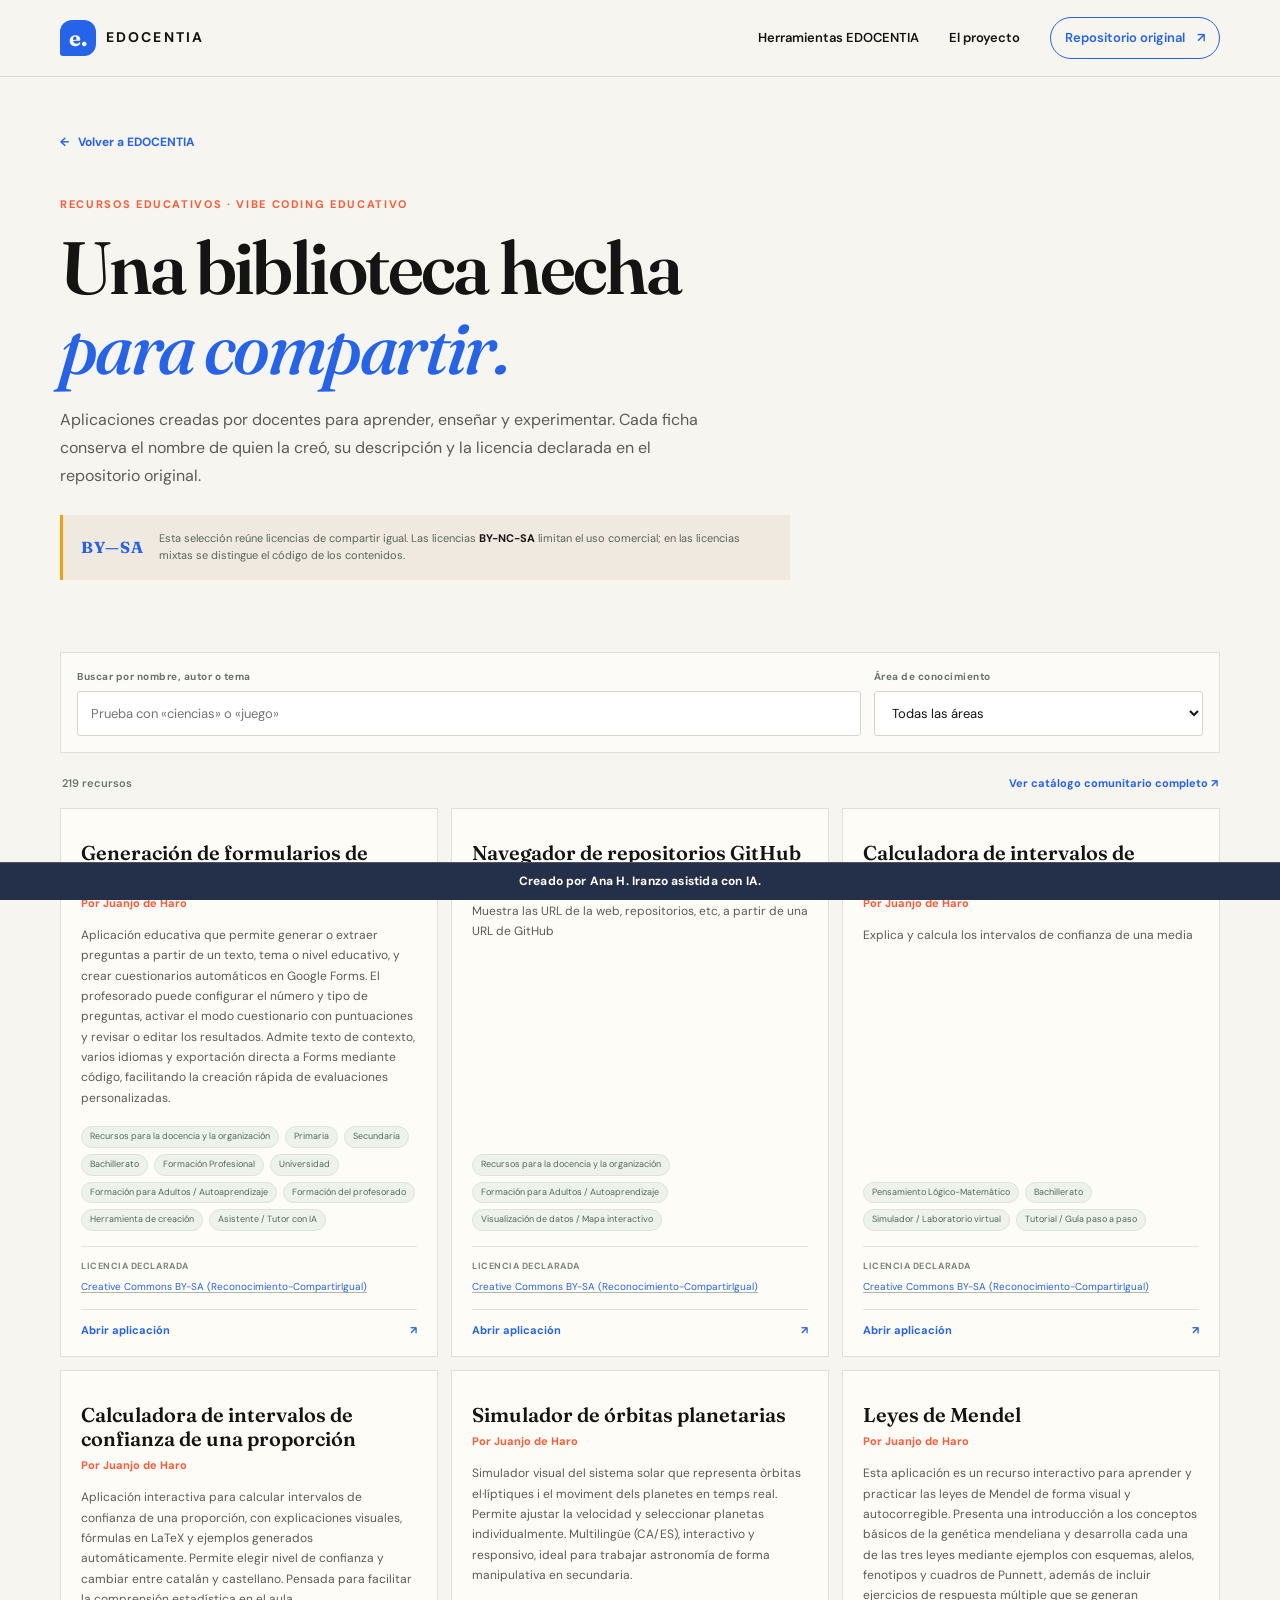
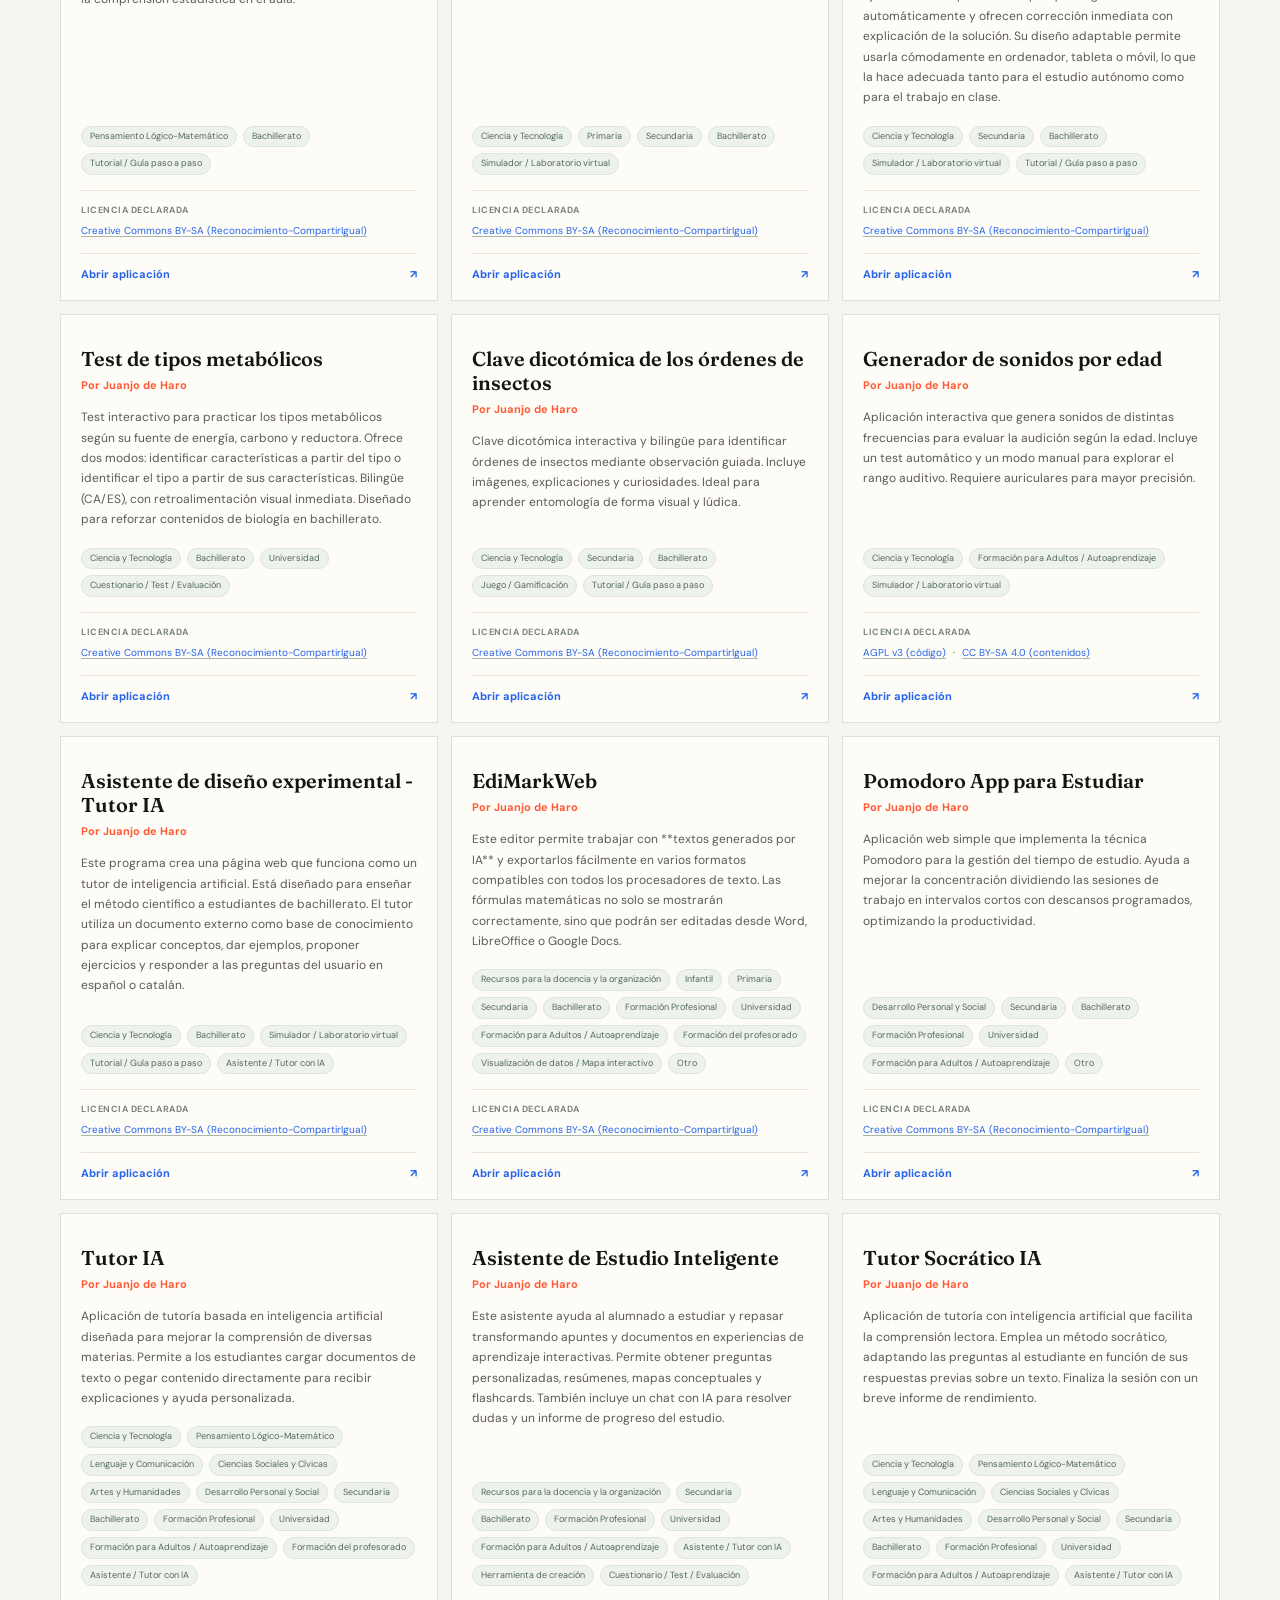
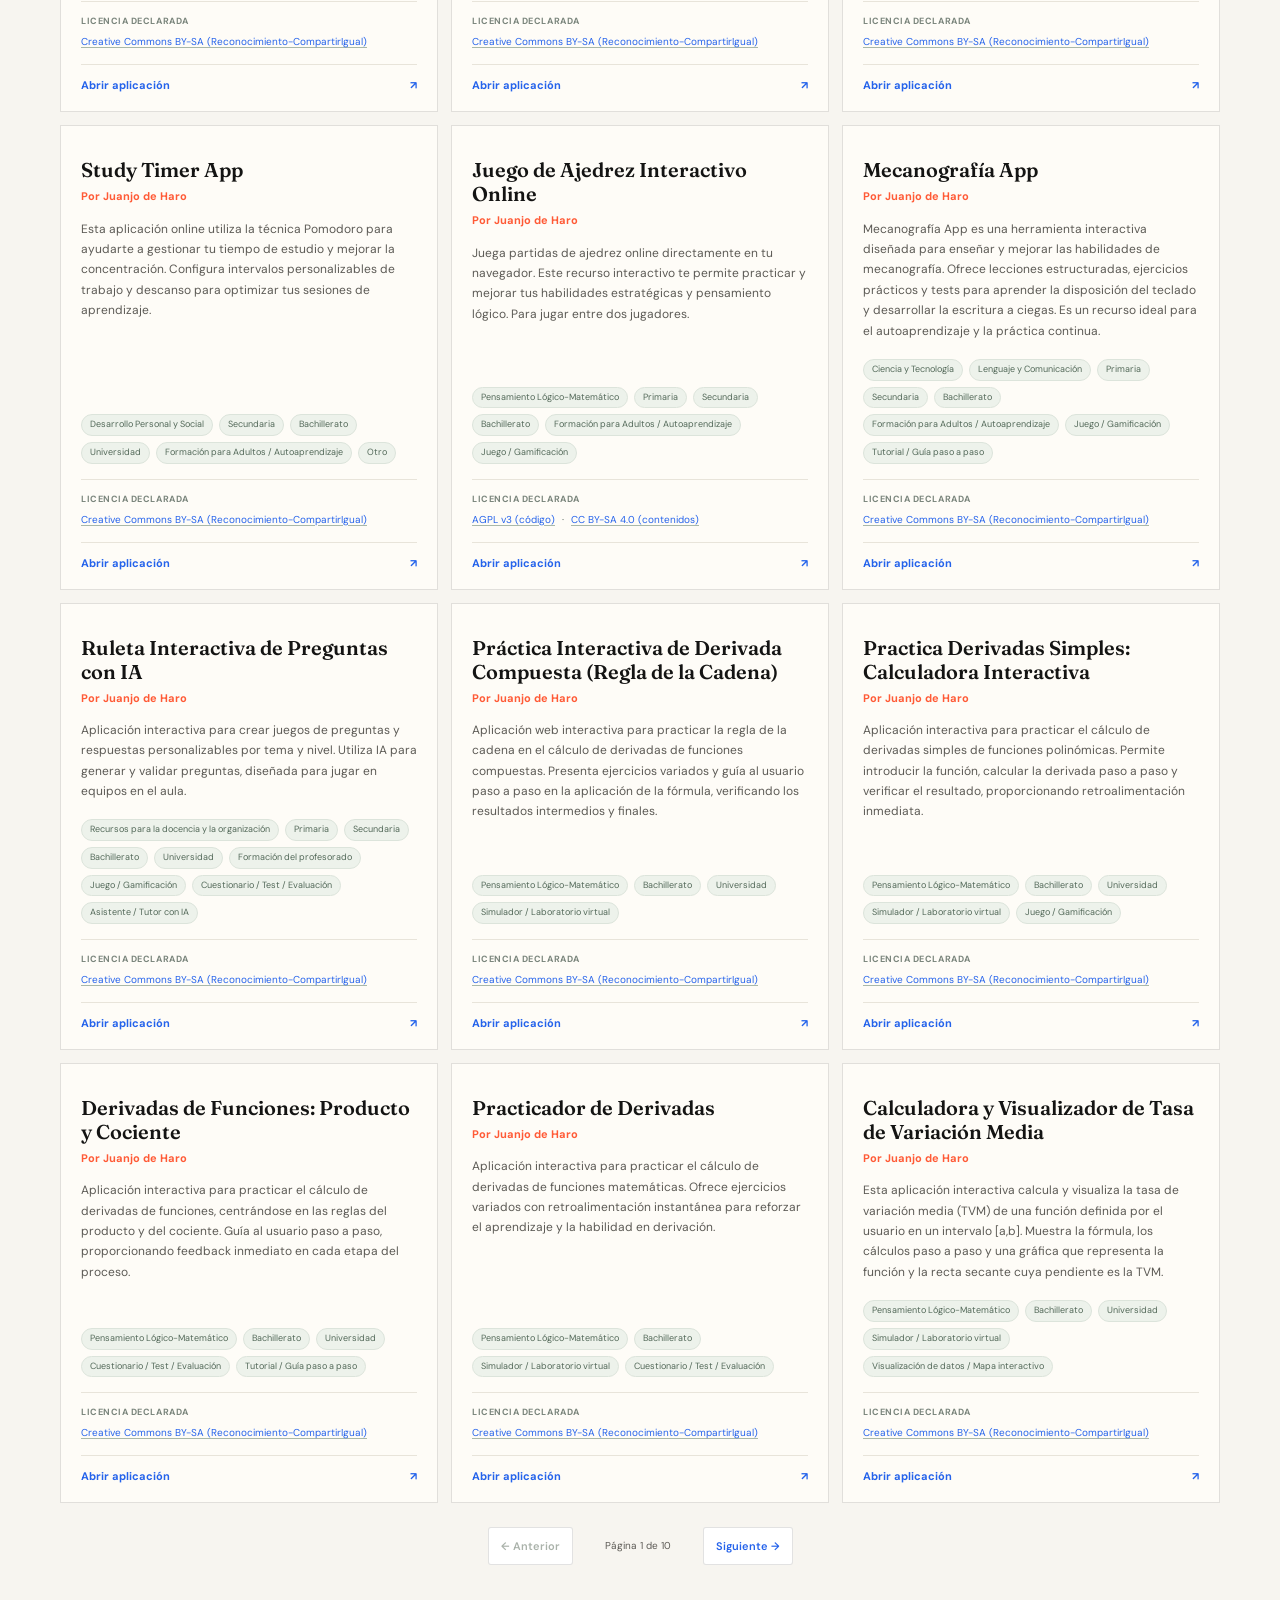
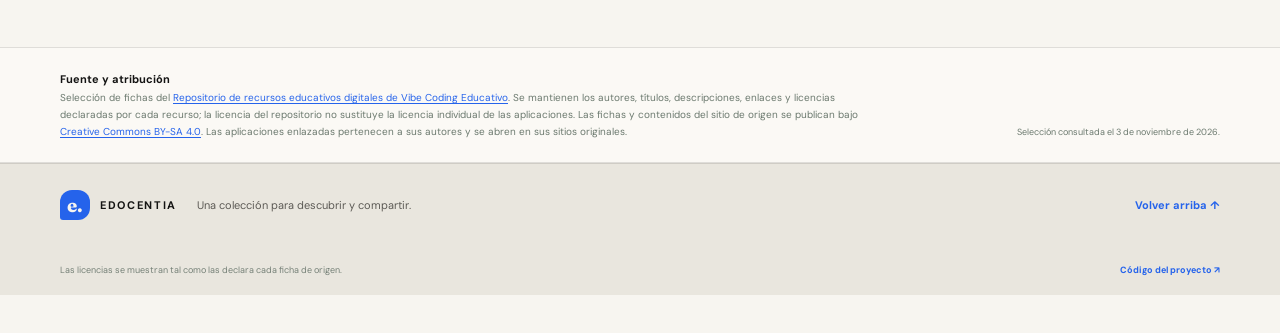
==== apps.html @ 08eb4d0b "Redesign EDOCENTIA homepage experience Co-authored-by: Copilot <223556219+Copilot@users.noreply.gith" ====
<!doctype html>
<html lang="es">
<head>
  <meta charset="utf-8">
  <meta name="viewport" content="width=device-width, initial-scale=1">
  <meta name="theme-color" content="#f6f3eb">
  <meta name="description" content="Busca aplicaciones educativas con autoría y licencias Creative Commons de compartir igual declaradas en el repositorio comunitario Vibe Coding Educativo.">
  <title>Biblioteca abierta — EDOCENTIA</title>
  <link rel="preconnect" href="https://fonts.googleapis.com">
  <link rel="preconnect" href="https://fonts.gstatic.com" crossorigin>
  <link href="https://fonts.googleapis.com/css2?family=DM+Sans:wght@400;500;600;700&family=Fraunces:opsz,wght@9..144,500;9..144,600;9..144,700&display=swap" rel="stylesheet">
  <link rel="stylesheet" href="assets/site.css">
  <link rel="stylesheet" href="assets/portal-nav.css">
  <link rel="stylesheet" href="assets/apps.css">
  <script src="assets/site.js" defer></script>
  <script src="assets/apps.js" defer></script>
</head>
<body>
  <a class="skip-link" href="#contenido">Saltar al contenido</a>
  <header class="site-header">
    <div class="shell header-inner">
      <a class="brand" href="index.html" aria-label="EDOCENTIA, inicio">
        <span class="brand-mark" aria-hidden="true">e.</span>
        <span class="brand-name">EDOCENTIA</span>
      </a>
      <button class="menu-toggle" id="menu-toggle" type="button" aria-expanded="false" aria-controls="primary-nav">
        <span class="menu-toggle-label">Menú</span>
        <span class="menu-lines" aria-hidden="true"></span>
      </button>
      <nav class="primary-nav catalog-nav" id="primary-nav" aria-label="Navegación principal">
        <a href="index.html#herramientas">Herramientas EDOCENTIA</a>
        <a href="index.html#sobre-edocentia">El proyecto</a>
        <a class="nav-cta" href="https://github.com/Vibe-Coding-Educativo/app_edu" target="_blank" rel="noopener">Repositorio original <span aria-hidden="true">↗</span></a>
      </nav>
    </div>
  </header>

  <main id="contenido" class="catalog-main">
    <section class="catalog-intro shell">
      <a class="back-link" href="index.html"><span aria-hidden="true">←</span> Volver a EDOCENTIA</a>
      <p class="eyebrow">Recursos educativos · Vibe Coding Educativo</p>
      <h1>Una biblioteca hecha<br><em>para compartir.</em></h1>
      <p class="catalog-lead">Aplicaciones creadas por docentes para aprender, enseñar y experimentar. Cada ficha conserva el nombre de quien la creó, su descripción y la licencia declarada en el repositorio original.</p>
      <div class="catalog-credit">
        <span class="credit-mark" aria-hidden="true">BY—SA</span>
        <p>Esta selección reúne licencias de compartir igual. Las licencias <strong>BY-NC-SA</strong> limitan el uso comercial; en las licencias mixtas se distingue el código de los contenidos.</p>
      </div>
    </section>

    <section class="catalog-section shell" aria-labelledby="catalog-heading">
      <h2 id="catalog-heading" class="visually-hidden">Aplicaciones educativas con licencia de compartir igual</h2>
      <div class="catalog-controls">
        <label class="search-control" for="catalog-search">
          <span class="control-label">Buscar por nombre, autor o tema</span>
          <input id="catalog-search" type="search" placeholder="Prueba con «ciencias» o «juego»" autocomplete="off">
        </label>
        <label class="filter-control" for="area-filter">
          <span class="control-label">Área de conocimiento</span>
          <select id="area-filter"><option value="">Todas las áreas</option></select>
        </label>
      </div>
      <div class="result-line">
        <p id="result-count" aria-live="polite">Cargando recursos…</p>
        <a class="source-link" href="https://vibe-coding-educativo.github.io/app_edu/" target="_blank" rel="noopener">Ver catálogo comunitario completo <span aria-hidden="true">↗</span></a>
      </div>
      <div id="app-list" class="app-grid" aria-busy="true"></div>
      <nav id="pagination" class="pagination" aria-label="Paginación del catálogo" hidden>
        <button id="previous-page" type="button">← Anterior</button>
        <span id="page-status" aria-live="polite"></span>
        <button id="next-page" type="button">Siguiente →</button>
      </nav>
      <div id="empty-state" class="empty-state" hidden>
        <p class="empty-title">No encontramos recursos con esos filtros.</p>
        <p>Prueba otra palabra o selecciona todas las áreas.</p>
      </div>
      <div id="load-error" class="load-error" role="alert" hidden>
        <p class="empty-title">No se pudo cargar la biblioteca.</p>
        <p>Comprueba que la página se sirve desde GitHub Pages o desde un servidor web local y vuelve a intentarlo.</p>
        <a class="text-link" href="https://vibe-coding-educativo.github.io/app_edu/" target="_blank" rel="noopener">Abrir el catálogo comunitario ↗</a>
      </div>
    </section>

    <section class="source-note">
      <div class="shell source-note-inner">
        <p><strong>Fuente y atribución</strong><br>Selección de fichas del <a href="https://github.com/Vibe-Coding-Educativo/app_edu" target="_blank" rel="noopener">Repositorio de recursos educativos digitales de Vibe Coding Educativo</a>. Se mantienen los autores, títulos, descripciones, enlaces y licencias declaradas por cada recurso; la licencia del repositorio no sustituye la licencia individual de las aplicaciones. Las fichas y contenidos del sitio de origen se publican bajo <a href="https://creativecommons.org/licenses/by-sa/4.0/deed.es" target="_blank" rel="license noopener">Creative Commons BY-SA 4.0</a>. Las aplicaciones enlazadas pertenecen a sus autores y se abren en sus sitios originales.</p>
        <p class="snapshot-date">Selección consultada el <time datetime="2026-11-03">3 de noviembre de 2026</time>.</p>
      </div>
    </section>
  </main>

  <footer class="site-footer">
    <div class="shell footer-main">
      <a class="brand brand-footer" href="index.html"><span class="brand-mark" aria-hidden="true">e.</span><span class="brand-name">EDOCENTIA</span></a>
      <p>Una colección para descubrir y compartir.</p>
      <a class="footer-top" href="#contenido">Volver arriba ↑</a>
    </div>
    <div class="shell footer-bottom">
      <span>Las licencias se muestran tal como las declara cada ficha de origen.</span>
      <a href="https://github.com/Curiousminds123/EDOCENTIA" target="_blank" rel="noopener">Código del proyecto ↗</a>
    </div>
  </footer>
  <script src="assets/portal-nav.js"></script>
</body>
</html>
---- assets/site.css ----
:root {
  color-scheme: light;
  --paper: #f7f5f0;
  --paper-deep: #efede7;
  --white: #fff;
  --ink: #141413;
  --muted: #5c5a55;
  --green: #2563eb;
  --green-dark: #141413;
  --green-soft: #e8efff;
  --terracotta: #ff5a36;
  --gold: #f59e0b;
  --line: rgba(20, 20, 19, .12);
  --serif: "Fraunces", Georgia, serif;
  --sans: "DM Sans", "Segoe UI", sans-serif;
}

* { box-sizing: border-box; }
html { scroll-behavior: smooth; scroll-padding-top: 86px; }
body { margin: 0; background: var(--paper); color: var(--ink); font-family: var(--sans); font-size: 16px; line-height: 1.65; }
a { color: inherit; text-decoration: none; }
a:focus-visible, button:focus-visible { outline: 3px solid var(--terracotta); outline-offset: 3px; }
.shell { width: min(1160px, calc(100% - 48px)); margin-inline: auto; }
.skip-link { position: absolute; left: 16px; top: -60px; z-index: 20; padding: 10px 14px; border-radius: 6px; background: var(--ink); color: white; }
.skip-link:focus { top: 12px; }

.site-header { position: sticky; z-index: 10; top: 0; border-bottom: 1px solid rgba(32,54,46,.12); background: rgba(247,245,240,.94); backdrop-filter: blur(12px); }
.header-inner { min-height: 76px; display: flex; align-items: center; justify-content: space-between; gap: 30px; }
.brand { display: inline-flex; align-items: center; gap: 10px; white-space: nowrap; }
.brand-mark { width: 36px; height: 36px; display: grid; place-items: center; border-radius: 50%; background: var(--green); color: var(--paper); font-family: var(--serif); font-size: 22px; font-weight: 700; line-height: 1; }
.brand-name { font-size: 14px; font-weight: 700; letter-spacing: .15em; }
.primary-nav { display: flex; align-items: center; gap: 30px; color: #4c6257; font-size: 13px; font-weight: 600; }
.primary-nav > a:not(.nav-cta):hover, .text-link:hover, .footer-top:hover { color: var(--terracotta); }
.nav-cta { display: inline-flex; align-items: center; gap: 12px; padding: 11px 16px; border: 1px solid var(--green); border-radius: 4px; color: var(--green); transition: background .2s, color .2s; }
.nav-cta:hover { background: var(--green); color: white; }
.menu-toggle { display: none; }

.hero { min-height: 574px; padding-block: 72px 64px; display: grid; grid-template-columns: 1.05fr .95fr; align-items: center; gap: 64px; }
.hero-copy { max-width: 610px; }
.eyebrow { margin: 0 0 18px; color: var(--terracotta); font-size: 11px; font-weight: 700; letter-spacing: .15em; text-transform: uppercase; }
.eyebrow-dot { width: 8px; height: 8px; display: inline-block; margin-right: 7px; border-radius: 50%; background: var(--terracotta); }
h1, h2, h3, p { margin-top: 0; }
h1, h2, .paper-title { font-family: var(--serif); font-weight: 600; letter-spacing: -.035em; }
h1 { max-width: 620px; margin-bottom: 22px; font-size: clamp(42px, 5.2vw, 66px); line-height: 1.08; }
h1 em { color: var(--green); font-weight: 500; }
.hero-intro { max-width: 515px; margin-bottom: 30px; color: var(--muted); font-size: 17px; line-height: 1.75; }
.hero-actions { display: flex; flex-wrap: wrap; align-items: center; gap: 24px; }
.button { min-height: 48px; display: inline-flex; align-items: center; justify-content: center; gap: 18px; padding: 0 19px; border-radius: 4px; font-size: 13px; font-weight: 700; transition: transform .2s, background .2s; }
.button:hover { transform: translateY(-2px); }
.button-primary { background: var(--green); color: white; }
.button-primary:hover { background: var(--green-dark); }
.text-link { color: var(--green); font-size: 13px; font-weight: 700; }
.hero-byline { display: flex; align-items: center; gap: 12px; margin-top: 46px; color: #748077; font-size: 12px; }
.hero-byline strong { color: var(--ink); }
.byline-rule { width: 28px; height: 1px; background: var(--gold); }

.hero-art { min-height: 405px; position: relative; display: grid; place-items: center; isolation: isolate; }
.hero-art::before { content: ""; position: absolute; z-index: -1; width: min(390px, 86%); aspect-ratio: 1; border-radius: 50%; background: #e6eadf; }
.hero-art::after { content: ""; position: absolute; z-index: -1; width: min(310px, 68%); aspect-ratio: 1; border: 1px solid rgba(36,83,62,.17); border-radius: 50%; }
.art-paper { width: min(330px, 78%); padding: 22px 24px 17px; position: relative; transform: rotate(-2deg); background: var(--white); box-shadow: 0 18px 45px rgba(37,56,45,.13); }
.paper-topline, .paper-footer { display: flex; align-items: center; justify-content: space-between; color: #768178; font-size: 8px; font-weight: 700; letter-spacing: .13em; }
.paper-date { color: var(--terracotta); }
.paper-title { margin: 22px 0 16px; font-size: 28px; line-height: 1.12; }
.week-list { border-top: 1px solid #e8e5de; }
.week-row { min-height: 42px; display: flex; align-items: center; gap: 9px; border-bottom: 1px solid #e8e5de; }
.day-mark { width: 20px; height: 20px; display: grid; place-items: center; border-radius: 50%; background: #e8eee8; color: var(--green); font-size: 9px; font-weight: 700; }
.week-task { flex: 1; color: #45554b; font-size: 10px; }
.week-tag { padding: 3px 6px; border-radius: 20px; font-size: 8px; font-weight: 700; }
.tag-sage { background: #e4eee6; color: #42644c; }
.tag-sand { background: #f4ecd8; color: #8c6a2c; }
.tag-rose { background: #f4e3de; color: #9c523d; }
.paper-note { display: flex; align-items: center; gap: 10px; margin: 19px 0 23px; color: #64736a; font-family: var(--serif); font-size: 14px; font-style: italic; line-height: 1.25; }
.note-mark { color: var(--terracotta); font-family: var(--sans); font-size: 23px; font-style: normal; }
.paper-footer { padding-top: 11px; border-top: 1px solid #e8e5de; font-size: 7px; }
.paper-page { color: var(--terracotta); }
.art-stamp { position: absolute; right: 7%; bottom: 4%; width: 71px; height: 71px; display: grid; place-content: center; border: 1px solid var(--terracotta); border-radius: 50%; color: var(--terracotta); font-size: 9px; font-weight: 700; letter-spacing: .1em; line-height: 1.25; text-align: center; transform: rotate(12deg); }
.art-leaf { position: absolute; z-index: -1; width: 78px; height: 130px; border-radius: 90% 0 90% 0; background: #cbd9c7; opacity: .7; }
.art-leaf-one { left: 0; top: 25px; transform: rotate(-23deg) scale(.7); }
.art-leaf-two { right: 4px; top: 27px; transform: rotate(38deg) scale(.55); background: #ddc999; }

.trust-strip { border-block: 1px solid var(--line); background: rgba(255,254,250,.45); }
.trust-inner { min-height: 92px; display: flex; align-items: center; justify-content: center; gap: clamp(25px, 6vw, 90px); }
.trust-inner p { display: flex; align-items: baseline; gap: 9px; margin: 0; color: var(--muted); font-size: 12px; }
.trust-inner strong { color: var(--green); font-family: var(--serif); font-size: 20px; font-weight: 600; }
.trust-divider { width: 1px; height: 28px; background: var(--line); }

.section { padding-block: 100px 110px; }
.section-heading { display: flex; align-items: end; justify-content: space-between; gap: 48px; margin-bottom: 36px; }
.section-heading .eyebrow { margin-bottom: 12px; }
h2 { max-width: 660px; margin-bottom: 0; font-size: clamp(32px, 3.8vw, 46px); line-height: 1.14; }
.section-intro { max-width: 330px; margin-bottom: 4px; color: var(--muted); font-size: 14px; }
.tool-grid { display: grid; grid-template-columns: repeat(3, minmax(0, 1fr)); gap: 13px; }
.tool-card { min-height: 245px; position: relative; display: flex; flex-direction: column; padding: 23px 23px 20px; border: 1px solid var(--line); background: rgba(255,254,250,.72); transition: border-color .2s, transform .2s, box-shadow .2s; }
.tool-card:hover { z-index: 1; transform: translateY(-3px); border-color: #b5c5b7; box-shadow: 0 10px 24px rgba(37,56,45,.07); }
.tool-number { position: absolute; top: 22px; right: 22px; color: #b7c1b6; font-family: var(--serif); font-size: 18px; }
.tool-type { margin-bottom: 18px; color: var(--terracotta); font-size: 9px; font-weight: 700; letter-spacing: .12em; text-transform: uppercase; }
.tool-card h3 { margin-bottom: 8px; color: var(--ink); font-family: var(--serif); font-size: 21px; font-weight: 600; letter-spacing: -.02em; }
.tool-card p { margin-bottom: 17px; color: var(--muted); font-size: 12px; line-height: 1.65; }
.card-link { display: flex; align-items: center; justify-content: space-between; margin-top: auto; padding-top: 11px; border-top: 1px solid #ebe7de; color: var(--green); font-size: 11px; font-weight: 700; }

.library-band { background: var(--green-dark); color: #f8f5ed; }
.library-inner { min-height: 380px; display: grid; grid-template-columns: 1fr 250px; align-items: center; gap: 80px; padding-block: 75px; }
.eyebrow-light { color: #d7bc7e; }
.library-copy h2 { max-width: 580px; margin-bottom: 18px; }
.library-copy > p:not(.eyebrow) { max-width: 600px; margin-bottom: 26px; color: #d2ded3; font-size: 14px; line-height: 1.8; }
.button-paper { background: var(--paper); color: var(--green-dark); }
.button-paper:hover { background: #fff; }
.library-aside { padding: 10px 0 10px 27px; border-left: 1px solid rgba(246,243,235,.32); }
.aside-number { color: #e2c47e; font-family: var(--serif); font-size: 72px; line-height: 1; }
.library-aside p { margin: 10px 0 0; color: #e2e8de; font-size: 12px; line-height: 1.6; }
.library-aside strong { color: white; }
.aside-rule { width: 35px; height: 1px; display: block; margin-top: 19px; background: #d7bc7e; }
.library-aside .aside-small { max-width: 200px; color: #b9c9bc; font-size: 11px; }

.about-section { display: grid; grid-template-columns: 74px 1fr 245px; align-items: start; gap: 33px; padding-block: 90px; }
.about-mark { width: 62px; height: 62px; display: grid; place-items: center; border: 1px solid #c9c4b8; border-radius: 50%; color: var(--terracotta); font-family: var(--serif); font-size: 32px; }
.about-copy h2 { margin-bottom: 18px; font-size: 36px; }
.about-copy > p:not(.eyebrow) { max-width: 600px; color: var(--muted); font-size: 14px; }
.about-copy .about-byline { margin-top: 21px; color: var(--ink); font-size: 12px; }
.about-links { display: grid; gap: 0; padding-top: 7px; }
.about-links a { display: flex; justify-content: space-between; gap: 12px; padding: 10px 0; border-bottom: 1px solid var(--line); color: var(--green); font-size: 11px; font-weight: 700; }
.about-links a:hover { color: var(--terracotta); }
.site-footer { border-top: 1px solid var(--line); background: #ede9de; }
.footer-main { min-height: 83px; display: flex; align-items: center; gap: 20px; }
.brand-footer .brand-mark { width: 30px; height: 30px; font-size: 19px; }
.brand-footer .brand-name { font-size: 11px; }
.footer-main > p { margin: 0; color: var(--muted); font-size: 11px; }
.footer-top { margin-left: auto; color: var(--green); font-size: 11px; font-weight: 700; }
.footer-bottom { min-height: 48px; display: flex; align-items: center; justify-content: space-between; gap: 18px; border-top: 1px solid #dcd7ca; color: #758077; font-size: 9px; }
.footer-bottom a { color: var(--green); font-weight: 700; }

@media (max-width: 860px) {
  .hero { min-height: auto; grid-template-columns: 1fr .8fr; gap: 26px; padding-block: 58px; }
  .hero-art { min-height: 350px; }
  .section-heading { align-items: start; flex-direction: column; gap: 14px; }
  .section-intro { max-width: 500px; }
  .tool-grid { grid-template-columns: repeat(2, minmax(0, 1fr)); }
  .library-inner { gap: 35px; }
  .about-section { grid-template-columns: 55px 1fr; }
  .about-mark { width: 50px; height: 50px; }
  .about-links { grid-column: 2; grid-template-columns: repeat(2, 1fr); column-gap: 22px; }
}
@media (max-width: 620px) {
  .shell { width: min(100% - 36px, 500px); }
  .header-inner { min-height: 66px; }
  .brand-mark { width: 32px; height: 32px; font-size: 20px; }
  .brand-name { font-size: 12px; }
  .menu-toggle { display: flex; align-items: center; gap: 9px; padding: 9px 0 9px 9px; border: 0; background: transparent; color: var(--green); font: 700 12px var(--sans); }
  .menu-lines, .menu-lines::before, .menu-lines::after { width: 17px; height: 1px; display: block; background: currentColor; }
  .menu-lines { position: relative; }
  .menu-lines::before, .menu-lines::after { content: ""; position: absolute; left: 0; }
  .menu-lines::before { top: -5px; }
  .menu-lines::after { top: 5px; }
  .primary-nav { position: absolute; top: 65px; left: 0; right: 0; display: none; align-items: stretch; gap: 0; padding: 10px 18px 18px; border-bottom: 1px solid var(--line); background: var(--paper); }
  .primary-nav.is-open { display: flex; flex-direction: column; }
  .primary-nav > a { padding: 12px 4px; border-bottom: 1px solid var(--line); }
  .primary-nav .nav-cta { justify-content: space-between; margin-top: 9px; padding: 11px 13px; border: 1px solid var(--green); }
  .hero { grid-template-columns: 1fr; gap: 26px; padding-block: 49px 35px; }
  h1 { font-size: clamp(40px, 11vw, 54px); }
  .hero-intro { font-size: 15px; }
  .hero-byline { margin-top: 30px; }
  .hero-art { min-height: 330px; }
  .art-paper { width: min(305px, 80%); }
  .art-stamp { right: 2%; }
  .trust-inner { min-height: 0; align-items: start; justify-content: space-between; gap: 12px; padding-block: 18px; }
  .trust-inner p { flex-direction: column; gap: 0; font-size: 9px; line-height: 1.4; }
  .trust-inner strong { font-size: 17px; }
  .trust-divider { height: 34px; margin-top: 4px; }
  .section { padding-block: 68px; }
  h2 { font-size: 34px; }
  .tool-grid { grid-template-columns: 1fr; gap: 10px; }
  .tool-card { min-height: 215px; }
  .library-inner { min-height: auto; grid-template-columns: 1fr; gap: 36px; padding-block: 64px; }
  .library-copy h2 { font-size: 38px; }
  .library-aside { padding: 0 0 0 20px; }
  .aside-number { font-size: 56px; }
  .about-section { grid-template-columns: 1fr; gap: 16px; padding-block: 64px; }
  .about-mark { width: 45px; height: 45px; font-size: 25px; }
  .about-copy h2 { font-size: 32px; }
  .about-links { grid-column: 1; grid-template-columns: 1fr; }
  .footer-main { min-height: auto; flex-wrap: wrap; gap: 12px 16px; padding-block: 18px; }
  .footer-main > p { flex-basis: calc(100% - 4px); order: 2; }
  .footer-top { margin-left: auto; }
  .footer-bottom { align-items: start; flex-direction: column; gap: 6px; padding-block: 14px; }
}
@media (prefers-reduced-motion: reduce) {
  *, *::before, *::after { scroll-behavior: auto !important; transition-duration: .01ms !important; animation-duration: .01ms !important; }
}

.brand-mark { border-radius: 12px 12px 12px 3px; }
.primary-nav { color: var(--ink); }
.primary-nav > a:not(.nav-cta) { transition: color .2s; }
.nav-cta { padding: 9px 14px; border-radius: 999px; }
.button { border-radius: 999px; transition: transform .35s cubic-bezier(.22, 1, .36, 1), background .2s; }
.hero { gap: clamp(30px, 5vw, 70px); }
.hero-art { min-width: 0; min-height: 405px; }
.hero-art::before { width: min(390px, 95%); background: #e8e4da; }
.hero-art::after { width: min(350px, 85%); border-color: rgba(20,20,19,.15); }
.playground-frame { width: min(100%, 470px); aspect-ratio: 1.08; position: relative; overflow: hidden; border: 1px solid rgba(20,20,19,.12); border-radius: 20px; background: radial-gradient(ellipse at 50% 35%, #fff 0%, #f1eee6 75%); box-shadow: 0 24px 60px rgba(20,20,19,.09); }
.playground-label { position: absolute; z-index: 1; top: 17px; right: 18px; left: 18px; display: flex; justify-content: space-between; color: #77736b; font: 500 9px/1.3 "DM Mono", monospace; letter-spacing: .08em; pointer-events: none; }
#hero-canvas { width: 100%; height: 100%; display: block; touch-action: none; cursor: grab; }
#hero-canvas:active { cursor: grabbing; }
.playground-hint { position: absolute; right: 14px; bottom: 10px; left: 14px; margin: 0; color: #666159; font: 10px "DM Mono", monospace; text-align: center; pointer-events: none; }
.playground-links { position: absolute; right: 0; bottom: 2px; left: 0; display: flex; justify-content: center; flex-wrap: wrap; gap: 8px; }
.playground-links a { display: inline-flex; align-items: center; gap: 7px; padding: 6px 10px; border: 1px solid rgba(20,20,19,.12); border-radius: 999px; background: rgba(255,255,255,.82); color: var(--ink); font-size: 10px; font-weight: 600; transition: transform .3s cubic-bezier(.22,1,.36,1), border-color .2s; }
.playground-links a:hover { transform: translateY(-2px); border-color: var(--ink); }
.toy-dot { width: 8px; height: 8px; border-radius: 50%; }
.dot-coral { background: #ff5a36; }.dot-blue { background: #2563eb; }.dot-yellow { background: #f59e0b; }.dot-mint { background: #10b981; }
.ticker { overflow: hidden; border-block: 1px solid var(--line); background: #efede7; }
.ticker-track { width: max-content; display: flex; animation: ticker-scroll 38s linear infinite; }
.ticker:hover .ticker-track, .ticker:focus-within .ticker-track { animation-play-state: paused; }
.ticker-track span { display: flex; align-items: center; gap: 28px; padding: 16px 14px; color: #292823; font: 500 11px "DM Mono", monospace; letter-spacing: .1em; text-transform: uppercase; }
.ticker-track i { color: var(--terracotta); font-size: 14px; font-style: normal; }
@keyframes ticker-scroll { to { transform: translateX(-50%); } }
.shelves-section { padding-bottom: 48px; }
.shelf-grid { display: grid; grid-template-columns: repeat(4, minmax(0,1fr)); gap: 12px; }
.shelf-card { min-height: 245px; position: relative; display: flex; flex-direction: column; overflow: hidden; padding: 19px; border: 1px solid var(--line); border-radius: 14px; background: #fff; transition: transform .35s cubic-bezier(.22,1,.36,1), box-shadow .25s, border-color .2s; }
.shelf-card:hover { transform: translateY(-4px); border-color: rgba(20,20,19,.35); box-shadow: 0 14px 30px rgba(20,20,19,.08); }
.shelf-count { position: relative; z-index: 1; display: flex; align-items: baseline; gap: 7px; font: 500 29px/1 "DM Mono", monospace; }
.shelf-count small { color: var(--muted); font: 9px "DM Mono", monospace; letter-spacing: .06em; }
.shelf-symbol { position: absolute; top: 12px; right: 18px; color: rgba(20,20,19,.18); font: 70px/1 var(--serif); }
.shelf-card h3 { margin: auto 0 5px; font: 600 20px/1.15 var(--serif); letter-spacing: -.02em; }
.shelf-card p { margin: 0 0 15px; color: var(--muted); font-size: 12px; line-height: 1.55; }
.shelf-link { display: flex; justify-content: space-between; align-items: center; padding-top: 10px; border-top: 1px solid rgba(20,20,19,.12); font-size: 10px; font-weight: 700; }
.shelf-create { background: #ffede6; }.shelf-assess { background: #eaf0ff; }.shelf-play { background: #fff2d6; }.shelf-explore { background: #e5f3ed; }
.tool-filters { display: flex; align-items: center; flex-wrap: wrap; gap: 8px; margin: 25px 0 15px; }
.filter-chip { min-height: 35px; padding: 0 13px; border: 1px solid var(--line); border-radius: 999px; background: transparent; color: var(--ink); font: 600 10px var(--sans); cursor: pointer; transition: background .2s, color .2s, border-color .2s; }
.filter-chip:hover { border-color: var(--ink); }
.filter-chip.is-active { border-color: var(--ink); background: var(--ink); color: white; }
.filter-chip span { margin-left: 4px; color: #b8b6b0; font: 10px "DM Mono", monospace; }
.filter-count { margin-left: auto; color: var(--muted); font: 10px "DM Mono", monospace; }
.tool-card[hidden] { display: none; }
.tool-card { border-radius: 12px; background: rgba(255,255,255,.78); }
.card-link span, .shelf-link span, .exhibit-link span, .text-link span, .footer-top { transition: transform .3s cubic-bezier(.22,1,.36,1); }
.tool-card:hover .card-link span, .shelf-card:hover .shelf-link span, .exhibit-link:hover span, .text-link:hover span { transform: translateX(4px); }
.process-band { padding-block: 74px 78px; border-block: 1px solid var(--line); background: #efede7; }
.process-heading { margin-bottom: 34px; }
.process-list { display: grid; grid-template-columns: repeat(4, minmax(0,1fr)); gap: 0; padding: 0; margin: 0; list-style: none; }
.process-list li { padding: 18px 22px 0 0; border-top: 1px solid rgba(20,20,19,.22); }
.process-list li + li { padding-left: 20px; border-left: 1px solid var(--line); }
.process-list li > span { color: var(--terracotta); font: 11px "DM Mono", monospace; }
.process-list h3 { margin: 25px 0 7px; font: 600 19px/1.2 var(--serif); }
.process-list p { max-width: 220px; margin: 0; color: var(--muted); font-size: 12px; line-height: 1.6; }
.exhibition-section { padding-block: 90px; }
.exhibit-grid { display: grid; grid-template-columns: repeat(2, minmax(0,1fr)); gap: 18px; }
.exhibit-card { overflow: hidden; border: 1px solid var(--line); border-radius: 16px; background: #fff; transition: transform .35s cubic-bezier(.22,1,.36,1), box-shadow .25s; }
.exhibit-card:hover { transform: translateY(-4px); box-shadow: 0 18px 40px rgba(20,20,19,.09); }
.exhibit-visual { height: auto; aspect-ratio: 16/9; position: relative; display: block; overflow: hidden; border-radius: 15px 15px 0 0; }
.visual-prompts { background: #f6c7b5; }
.visual-rubrics { background: #dce5fc; }
.visual-kicker { position: absolute; z-index: 2; top: 18px; left: 20px; color: rgba(20,20,19,.65); font: 9px "DM Mono", monospace; letter-spacing: .08em; }
.visual-note { position: absolute; z-index: 2; top: 50%; left: 11%; color: var(--ink); font: 600 clamp(25px,3vw,42px)/1.02 var(--serif); transform: translateY(-40%); }
.visual-orbit { position: absolute; width: 190px; aspect-ratio: 1; border: 1px solid rgba(20,20,19,.32); border-radius: 50%; }
.orbit-one { top: 16%; right: 18%; }.orbit-two { top: 25%; right: 11%; width: 155px; border-color: rgba(20,20,19,.2); }
.visual-sticker { position: absolute; top: 28%; right: 22%; width: 72px; height: 72px; display: grid; place-content: center; border-radius: 50%; background: var(--terracotta); color: white; font: 600 18px/1.1 var(--serif); text-align: center; transform: rotate(12deg); }
.sticker-violet { top: auto; right: 14%; bottom: 18%; background: #8b5cf6; font: 13px/1.2 "DM Mono", monospace; transform: rotate(-10deg); }
.rubric-sheet { width: 34%; height: 58%; position: absolute; top: 24%; left: 35%; display: flex; flex-direction: column; justify-content: center; gap: 15px; padding: 20px; border: 1px solid rgba(20,20,19,.15); border-radius: 5px; background: #fff; box-shadow: 12px 13px 0 rgba(20,20,19,.08); transform: rotate(-5deg); }
.rubric-sheet i { width: 72%; height: 4px; display: block; border-radius: 4px; background: #d8d6d1; }.rubric-sheet i:nth-child(2) { width: 54%; }.rubric-sheet i:nth-child(3) { width: 85%; }.rubric-sheet i:nth-child(4) { width: 61%; }
.rubric-sheet b { position: absolute; right: 14px; bottom: 12px; color: #10b981; font: 24px var(--sans); }
.exhibit-body { padding: 19px 22px 21px; }
.exhibit-meta { display: flex; align-items: center; justify-content: space-between; gap: 10px; margin-bottom: 12px; color: var(--muted); font: 9px "DM Mono", monospace; text-transform: uppercase; }
.new-badge { padding: 4px 7px; border-radius: 999px; background: #ffede6; color: #b8381d; font-size: 8px; }
.badge-blue { background: #e8efff; color: #234da8; }
.exhibit-body h3 { margin-bottom: 8px; font: 600 24px/1.15 var(--serif); }
.exhibit-body p { min-height: 48px; margin-bottom: 16px; color: var(--muted); font-size: 12px; line-height: 1.65; }
.exhibit-link { display: flex; justify-content: space-between; padding-top: 12px; border-top: 1px solid var(--line); color: var(--green); font-size: 11px; font-weight: 700; }
.library-band { background: #24231f; }
.about-section { padding-block: 82px; }
.field-notes { padding-block: 78px; border-block: 1px solid var(--line); background: #eae8e1; }
.notes-layout { display: grid; grid-template-columns: .8fr 1.2fr; gap: 70px; }
.notes-intro h2 { margin-bottom: 15px; font-size: clamp(34px,4vw,47px); }
.notes-intro h2 em { color: var(--terracotta); font-weight: 500; }
.notes-intro > p:not(.eyebrow) { max-width: 330px; color: var(--muted); font-size: 13px; }
.notes-intro .text-link { display: inline-block; margin-top: 9px; }
.notes-list { display: grid; }
.note-card { padding: 16px 0; border-top: 1px solid rgba(20,20,19,.2); }
.note-date { color: var(--muted); font: 9px "DM Mono", monospace; letter-spacing: .07em; }
.note-card h3 { margin: 8px 0 5px; font: 600 20px/1.2 var(--serif); }
.note-card p { max-width: 550px; margin: 0; color: var(--muted); font-size: 12px; }
.sound-strip { min-height: 170px; display: grid; grid-template-columns: 1fr 1fr; align-items: center; gap: 35px; padding-block: 35px; }
.sound-copy .eyebrow { margin-bottom: 5px; }.sound-copy h2 { margin-bottom: 5px; font-size: 24px; }
.sound-copy > p:last-child { margin: 0; color: var(--muted); font-size: 12px; font-style: italic; }
.sound-player { display: flex; align-items: center; gap: 14px; }
.sound-button { width: 44px; height: 44px; flex: 0 0 auto; border: 0; border-radius: 50%; background: var(--ink); color: white; cursor: pointer; transition: transform .3s cubic-bezier(.22,1,.36,1), background .2s; }
.sound-button:hover { transform: scale(1.06); background: var(--green); }
.sound-icon { font-size: 13px; }.sound-wave { height: 34px; display: flex; flex: 1; align-items: center; justify-content: space-between; gap: 3px; }
.sound-wave i { width: 3px; height: 30%; border-radius: 3px; background: #bab7ae; }
.sound-wave i:nth-child(3n) { height: 75%; }.sound-wave i:nth-child(4n) { height: 48%; }.sound-wave i:nth-child(5n) { height: 95%; }
.sound-player.is-playing .sound-wave i { animation: wave .65s ease-in-out infinite alternate; background: var(--terracotta); }
.sound-player.is-playing .sound-wave i:nth-child(2n) { animation-delay: .2s; }.sound-player.is-playing .sound-wave i:nth-child(3n) { animation-delay: .4s; }
@keyframes wave { to { transform: scaleY(.35); } }
.sound-time { min-width: 120px; color: var(--muted); font: 8px "DM Mono", monospace; }
.footer-directory { display: grid; grid-template-columns: 1fr 1fr 1fr; gap: 25px; padding-block: 23px 30px; border-top: 1px solid #dcd7ca; }
.footer-directory > div { display: grid; align-content: start; gap: 5px; }
.footer-directory > div > span { margin-bottom: 5px; color: #77736b; font: 9px "DM Mono", monospace; letter-spacing: .1em; }
.footer-directory a { width: fit-content; color: var(--ink); font-size: 11px; }.footer-directory a:hover { color: var(--green); }
.footer-directory > p { align-self: end; justify-self: end; margin: 0; color: var(--muted); font: italic 19px/1.2 var(--serif); text-align: right; }
.site-footer { background: #e9e6de; }
.footer-bottom { border-top: 0; }
body.home-page:has(.creator-signature) { padding-bottom: 0 !important; }
body.home-page .creator-signature { display: none; }
@media (max-width: 900px) {
  .shelf-grid { grid-template-columns: repeat(2,minmax(0,1fr)); }
  .notes-layout { gap: 35px; }
  .sound-strip { grid-template-columns: 1fr; gap: 20px; }
}
@media (max-width: 620px) {
  .playground-frame { aspect-ratio: 1.02; }
  .hero-art { min-height: 385px; }
  .playground-links { gap: 5px; }.playground-links a { padding: 6px 8px; font-size: 9px; }
  .ticker-track { animation-duration: 48s; }
  .shelf-grid { grid-template-columns: 1fr 1fr; gap: 8px; }
  .shelf-card { min-height: 215px; padding: 13px; }
  .shelf-count { font-size: 24px; }.shelf-count small { font-size: 7px; }
  .shelf-card h3 { font-size: 17px; }.shelf-card p { font-size: 11px; }
  .tool-filters { gap: 6px; }.filter-chip { min-height: 32px; padding-inline: 10px; font-size: 9px; }
  .filter-count { width: 100%; margin: 3px 0 0; }
  .process-band { padding-block: 57px; }.process-list { grid-template-columns: 1fr 1fr; row-gap: 24px; }
  .process-list li { padding-right: 12px; }.process-list li + li { padding-left: 13px; }
  .process-list li:nth-child(3) { padding-left: 0; border-left: 0; }
  .process-list h3 { margin-top: 16px; font-size: 17px; }
  .exhibition-section { padding-block: 65px; }.exhibit-grid { grid-template-columns: 1fr; gap: 13px; }
  .exhibit-body { padding: 16px; }.exhibit-body h3 { font-size: 22px; }.exhibit-body p { min-height: 0; }
  .notes-layout { grid-template-columns: 1fr; gap: 28px; }.field-notes { padding-block: 58px; }
  .sound-strip { padding-block: 32px; }.sound-player { gap: 9px; }.sound-time { min-width: 84px; font-size: 7px; }
  .footer-directory { grid-template-columns: 1fr 1fr; }.footer-directory > p { grid-column: 1/-1; justify-self: start; text-align: left; }
}
@media (prefers-reduced-motion: reduce) {
  .ticker-track, .sound-player.is-playing .sound-wave i { animation: none; }
}
---- assets/portal-nav.css ----
.portal-shortcuts {
  position: fixed;
  z-index: 9998;
  top: 12px;
  right: 14px;
  display: flex;
  gap: 5px;
  padding: 5px;
  border: 1px solid rgba(35, 44, 64, .15);
  border-radius: 8px;
  background: rgba(255, 253, 250, .96);
  box-shadow: 0 2px 12px rgba(35, 44, 64, .1);
  font: 600 10px/1.2 "DM Sans", "Segoe UI", sans-serif;
}
.portal-shortcuts a {
  padding: 7px 9px;
  color: #276879;
  text-decoration: none;
}
.portal-shortcuts a:hover, .portal-shortcuts a:focus-visible {
  border-radius: 5px;
  background: #e2f2f1;
  color: #24304a;
}
.creator-signature {
  position: fixed;
  z-index: 9997;
  right: 0;
  bottom: 0;
  left: 0;
  min-height: 38px;
  display: flex;
  align-items: center;
  justify-content: center;
  padding: 7px 14px;
  border-top: 1px solid rgba(255, 255, 255, .18);
  background: #24304a;
  color: #fffdf8;
  font: 700 12px/1.35 "DM Sans", "Segoe UI", sans-serif;
  letter-spacing: .015em;
  text-align: center;
}
body:has(.creator-signature) { padding-bottom: 38px !important; }
@media (max-width: 560px) {
  .portal-shortcuts { top: 8px; right: 8px; padding: 3px; }
  .portal-shortcuts a { padding: 7px; font-size: 9px; }
  .creator-signature { min-height: 36px; padding: 7px 8px; font-size: 11px; }
}
@media print {
  .portal-shortcuts { display: none; }
  .creator-signature { position: static; border: 0; }
}
---- assets/apps.css ----
.catalog-main { padding-top: 30px; }
.catalog-intro { padding-top: 21px; padding-bottom: 47px; }
.back-link { display: inline-flex; align-items: center; gap: 9px; margin-bottom: 42px; color: var(--green); font-size: 12px; font-weight: 700; }
.back-link:hover { color: var(--terracotta); }
.catalog-intro .eyebrow { margin-bottom: 15px; }
.catalog-intro h1 { max-width: 750px; margin-bottom: 18px; font-size: clamp(48px, 6.2vw, 74px); }
.catalog-intro h1 em { color: var(--green); font-weight: 500; }
.catalog-lead { max-width: 665px; margin-bottom: 25px; color: var(--muted); font-size: 16px; line-height: 1.75; }
.catalog-credit { max-width: 730px; display: flex; align-items: center; gap: 16px; padding: 15px 18px; border-left: 3px solid var(--gold); background: #f0e9df; }
.credit-mark { flex: 0 0 auto; color: var(--green); font-family: var(--serif); font-size: 16px; font-weight: 700; letter-spacing: .04em; }
.catalog-credit p { margin: 0; color: #56675b; font-size: 11px; line-height: 1.6; }
.catalog-credit strong { color: var(--ink); }
.catalog-section { padding-top: 25px; padding-bottom: 82px; }
.visually-hidden { position: absolute; width: 1px; height: 1px; padding: 0; margin: -1px; overflow: hidden; clip: rect(0,0,0,0); white-space: nowrap; border: 0; }
#app-list[hidden], #empty-state[hidden], #load-error[hidden], #pagination[hidden] { display: none; }
.catalog-controls { display: grid; grid-template-columns: 1fr minmax(230px, .42fr); gap: 13px; padding: 16px; border: 1px solid var(--line); background: rgba(255,254,250,.75); }
.search-control, .filter-control { display: grid; gap: 6px; }
.control-label { color: #65756a; font-size: 10px; font-weight: 700; letter-spacing: .05em; }
.catalog-controls input, .catalog-controls select { width: 100%; min-height: 45px; padding: 0 13px; border: 1px solid #d9d5ca; border-radius: 3px; background: var(--white); color: var(--ink); font: 13px var(--sans); }
.catalog-controls input:focus, .catalog-controls select:focus { border-color: var(--green); outline: 2px solid rgba(36,83,62,.16); }
.result-line { display: flex; align-items: center; justify-content: space-between; gap: 18px; padding: 21px 2px 15px; }
.result-line p { margin: 0; color: #68776d; font-size: 11px; font-weight: 600; }
.source-link { color: var(--green); font-size: 11px; font-weight: 700; }
.source-link:hover { color: var(--terracotta); }
.app-grid { display: grid; grid-template-columns: repeat(3, minmax(0, 1fr)); gap: 13px; }
.app-card { min-width: 0; display: flex; flex-direction: column; padding: 20px 20px 17px; border: 1px solid var(--line); background: rgba(255,254,250,.84); transition: border-color .2s, transform .2s, box-shadow .2s; }
.app-card:hover { transform: translateY(-2px); border-color: #b6c4b6; box-shadow: 0 8px 20px rgba(37,56,45,.06); }
.app-card h3 { margin: 12px 0 5px; color: var(--ink); font-family: var(--serif); font-size: 20px; font-weight: 600; line-height: 1.2; }
.app-author { margin: 0 0 13px; color: var(--terracotta); font-size: 11px; font-weight: 700; }
.app-description { margin-bottom: 18px; color: var(--muted); font-size: 12px; line-height: 1.7; }
.app-meta { display: flex; flex-wrap: wrap; gap: 6px; margin-top: auto; margin-bottom: 15px; }
.app-tag { padding: 4px 8px; border: 1px solid #dce4db; border-radius: 30px; background: #edf2eb; color: #536959; font-size: 9px; line-height: 1.3; }
.app-license { padding-top: 12px; border-top: 1px solid #e8e4da; }
.license-label { display: block; margin-bottom: 5px; color: #7a857c; font-size: 9px; font-weight: 700; letter-spacing: .06em; text-transform: uppercase; }
.license-list { display: flex; flex-wrap: wrap; gap: 3px 7px; color: #52635a; font-size: 10px; line-height: 1.5; }
.license-list a { color: var(--green); text-decoration: underline; text-decoration-color: #a9b8a9; text-underline-offset: 2px; }
.license-list a:hover { color: var(--terracotta); }
.app-open { display: flex; justify-content: space-between; align-items: center; margin-top: 15px; padding-top: 11px; border-top: 1px solid #e8e4da; color: var(--green); font-size: 11px; font-weight: 700; }
.app-open:hover { color: var(--terracotta); }
.pagination { display: flex; align-items: center; justify-content: center; gap: 20px; padding-top: 24px; }
.pagination button { min-height: 38px; padding: 0 12px; border: 1px solid var(--line); border-radius: 3px; background: var(--white); color: var(--green); font: 600 11px var(--sans); cursor: pointer; }
.pagination button:hover:not(:disabled) { border-color: var(--green); background: var(--green-soft); }
.pagination button:disabled { color: #aab2aa; cursor: not-allowed; }
.pagination span { min-width: 90px; color: var(--muted); font-size: 10px; text-align: center; }
.empty-state, .load-error { margin-top: 14px; padding: 30px; border: 1px solid var(--line); background: #f0ede4; color: var(--muted); font-size: 12px; text-align: center; }
.empty-state p, .load-error p { margin-bottom: 7px; }
.empty-title { color: var(--ink); font-family: var(--serif); font-size: 20px; font-weight: 600; }
.load-error .text-link { display: inline-block; margin-top: 7px; }
.source-note { border-block: 1px solid var(--line); background: rgba(255,254,250,.54); }
.source-note-inner { display: grid; grid-template-columns: 1fr auto; align-items: end; gap: 24px; padding-block: 22px; }
.source-note-inner p { max-width: 800px; margin: 0; color: #6b796e; font-size: 10px; line-height: 1.7; }
.source-note-inner strong { color: var(--ink); font-size: 11px; }
.source-note-inner a { color: var(--green); text-decoration: underline; text-underline-offset: 2px; }
.source-note-inner .snapshot-date { white-space: nowrap; font-size: 9px; }

@media (max-width: 900px) {
  .app-grid { grid-template-columns: repeat(2, minmax(0, 1fr)); }
}
@media (max-width: 620px) {
  .catalog-main { padding-top: 14px; }
  .catalog-intro { padding-top: 14px; padding-bottom: 31px; }
  .back-link { margin-bottom: 33px; }
  .catalog-intro h1 { font-size: 49px; }
  .catalog-lead { font-size: 14px; }
  .catalog-credit { align-items: start; padding: 13px; }
  .catalog-section { padding-top: 8px; padding-bottom: 58px; }
  .catalog-controls { grid-template-columns: 1fr; padding: 12px; }
  .result-line { align-items: start; flex-direction: column; gap: 6px; }
  .app-grid { grid-template-columns: 1fr; }
  .app-card { padding: 18px; }
  .source-note-inner { grid-template-columns: 1fr; gap: 9px; }
  .source-note-inner .snapshot-date { white-space: normal; }
}
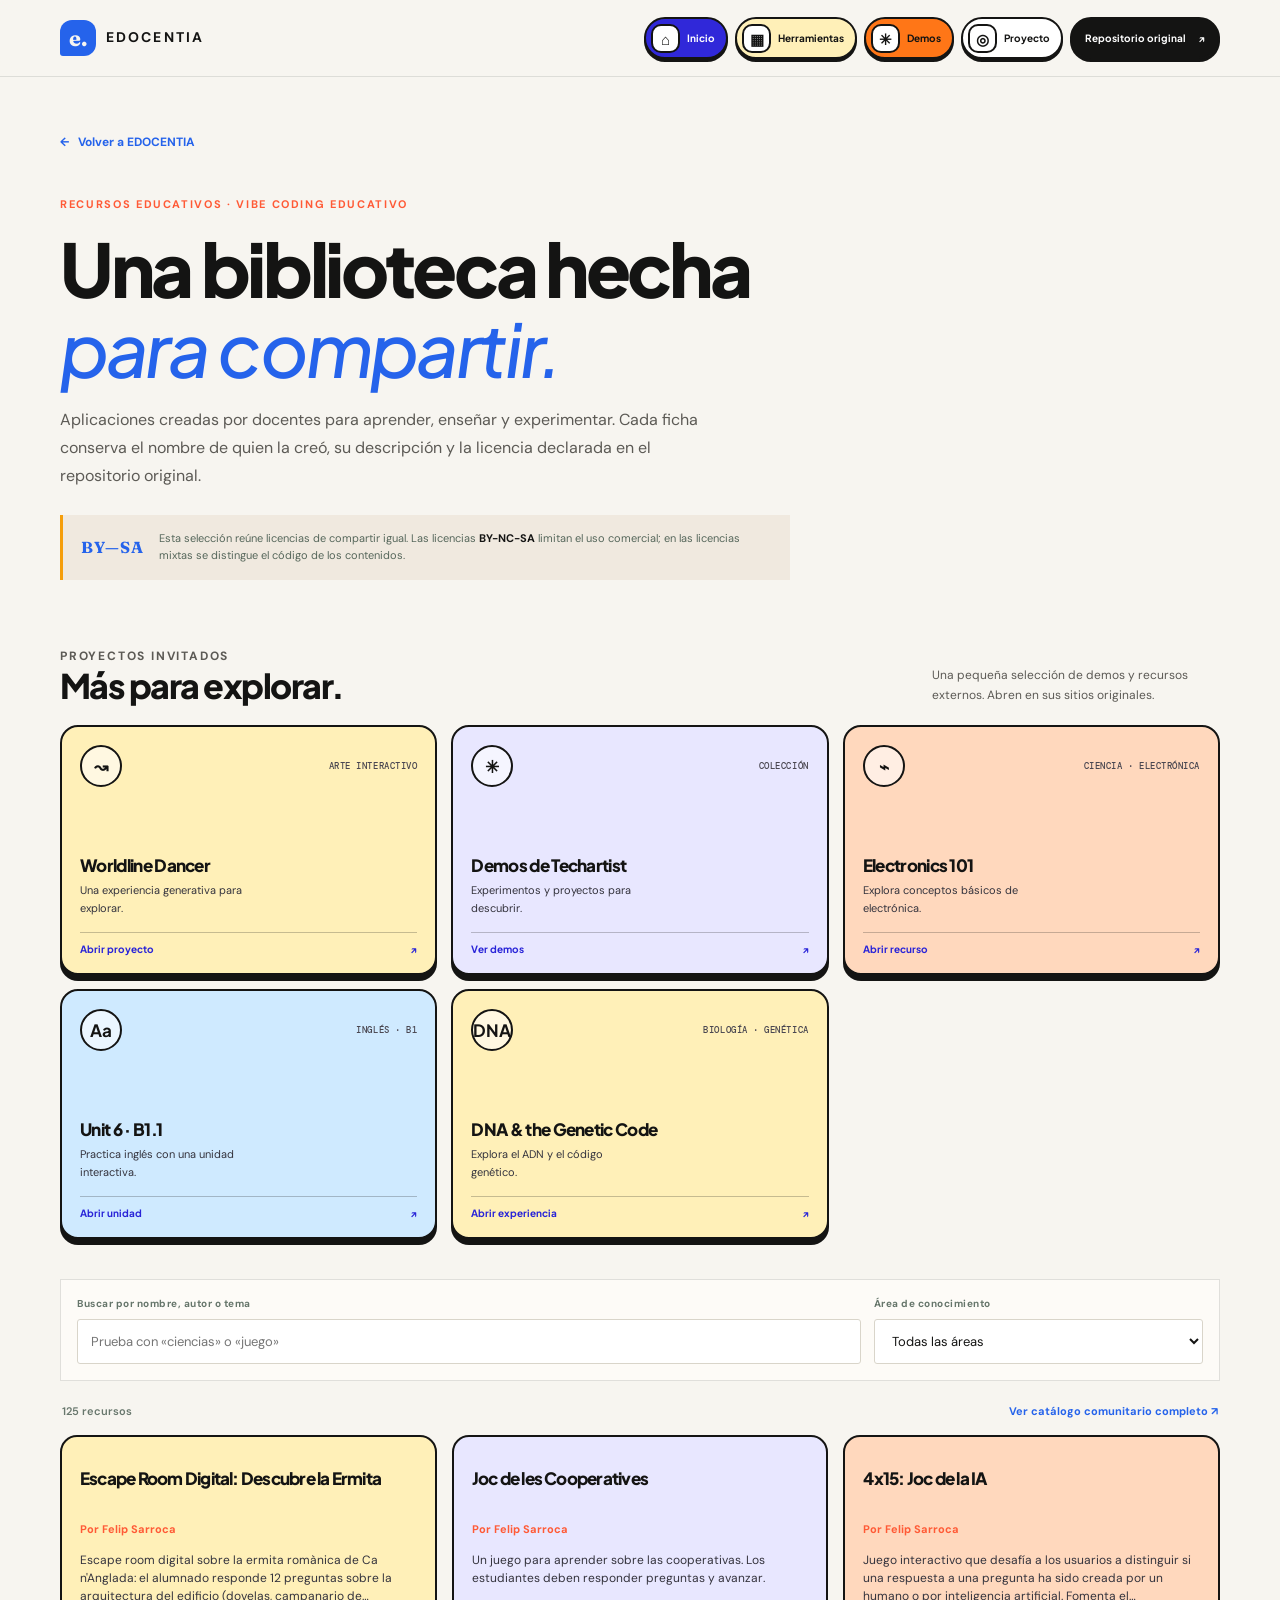
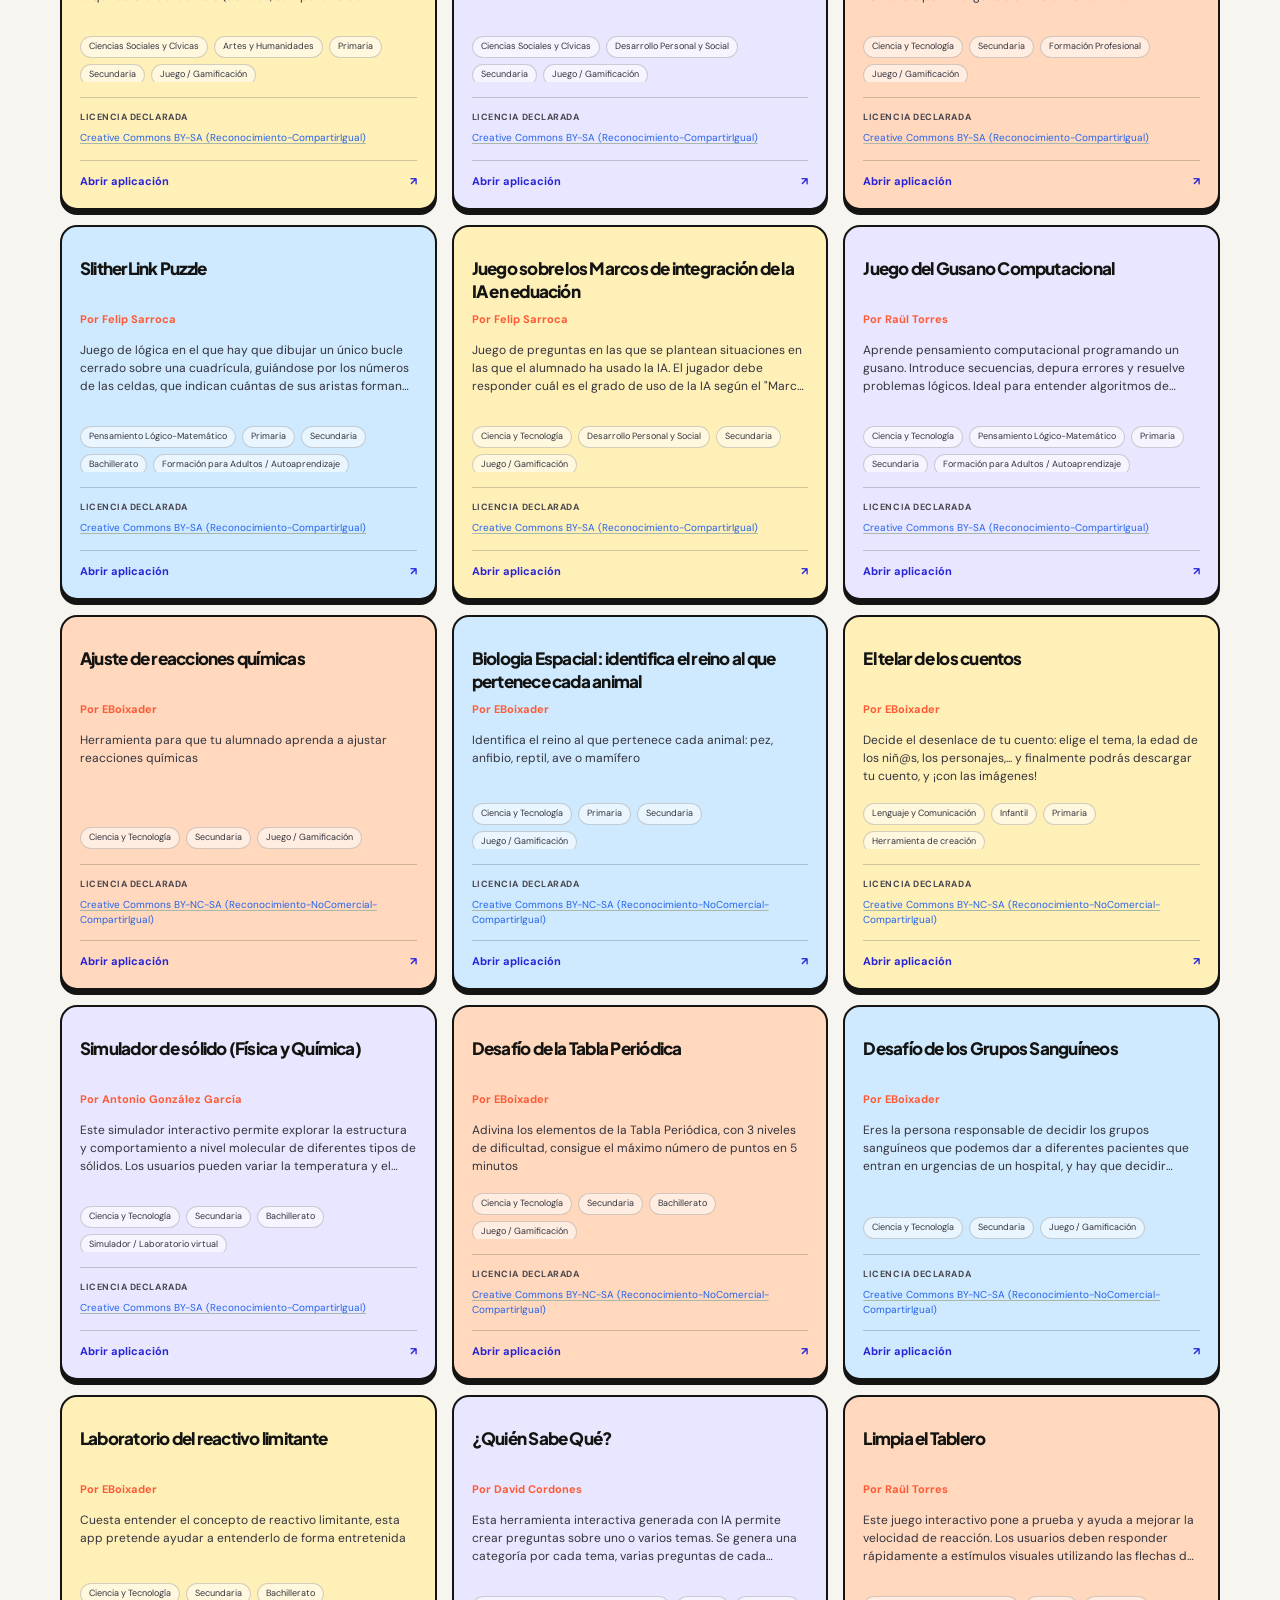
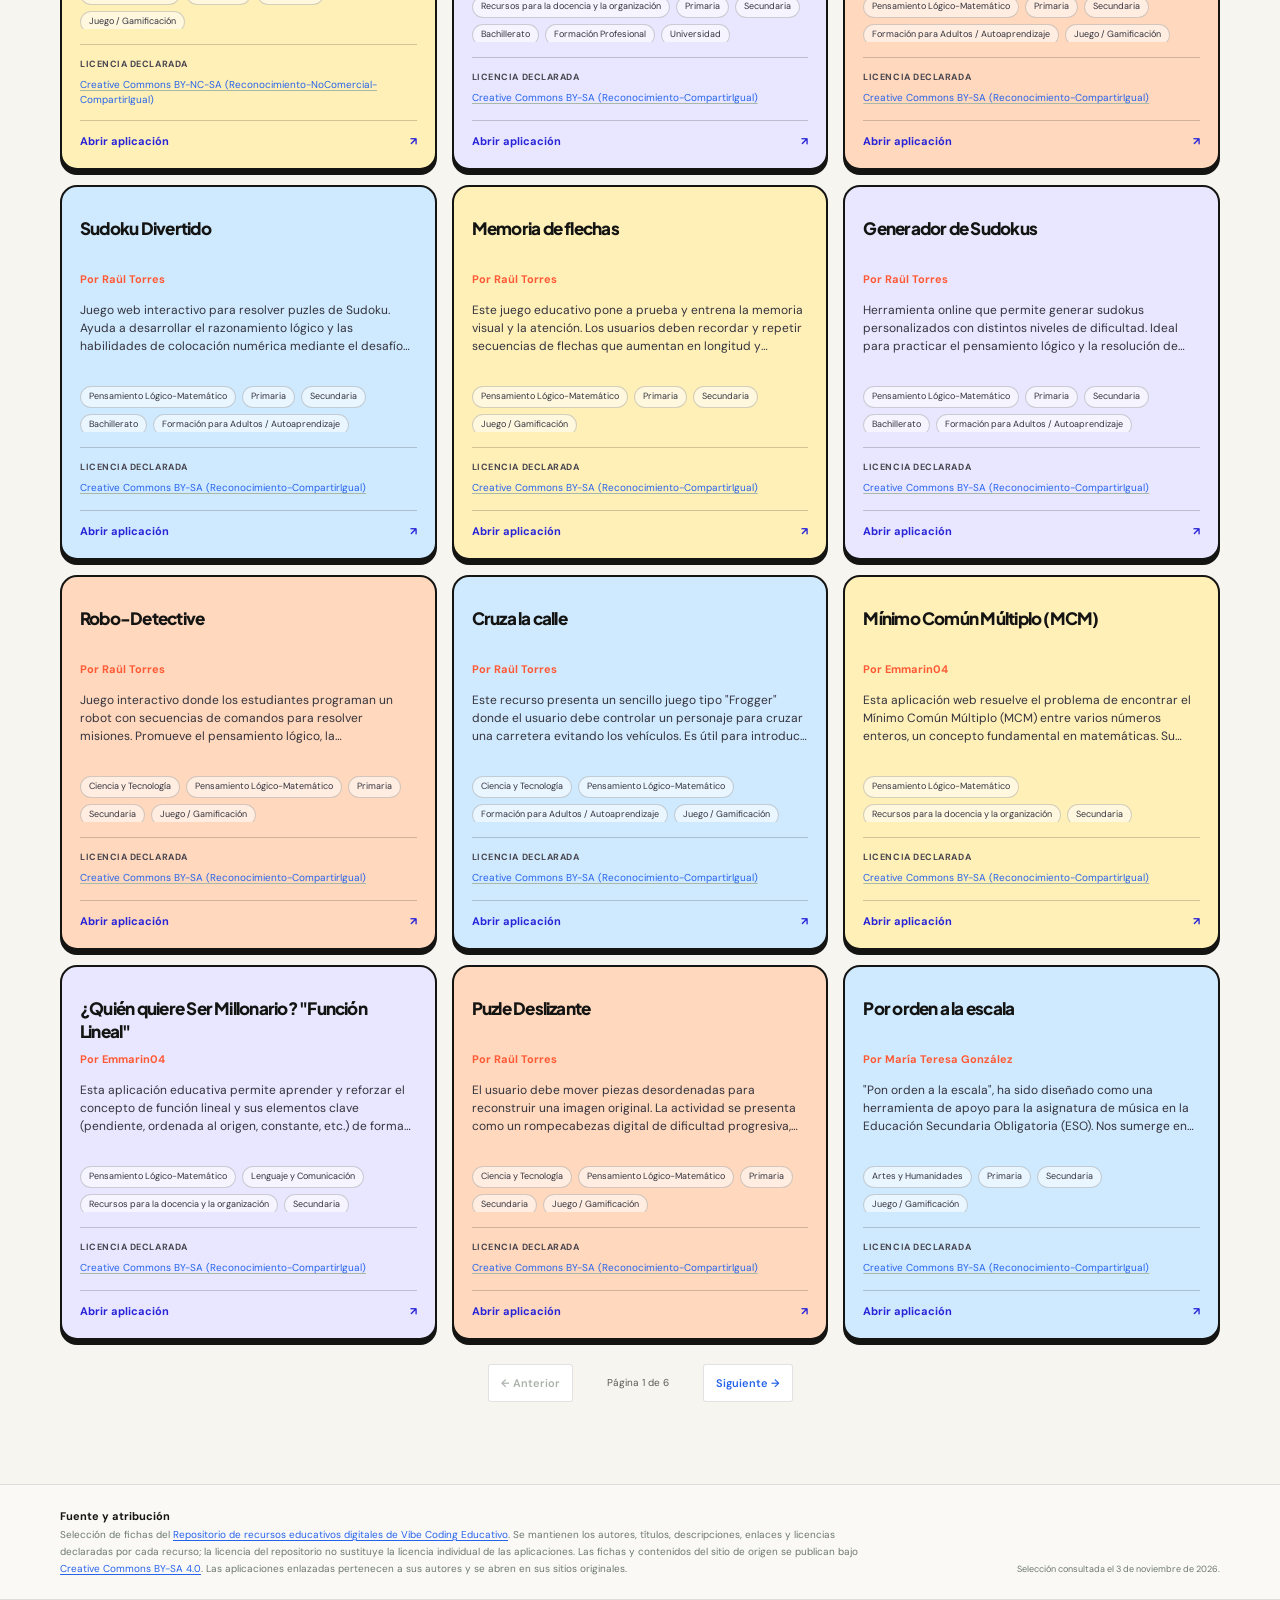
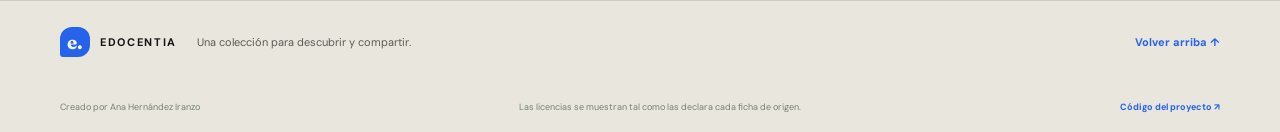
==== commit eb85f4cb: "Add tactile cards and curated library links Remove 94 entries credited to Juanjo de Haro and retain " ====
--- a/apps.html
+++ b/apps.html
@@ -8,7 +8,7 @@
   <title>Biblioteca abierta — EDOCENTIA</title>
   <link rel="preconnect" href="https://fonts.googleapis.com">
   <link rel="preconnect" href="https://fonts.gstatic.com" crossorigin>
-  <link href="https://fonts.googleapis.com/css2?family=DM+Sans:wght@400;500;600;700&family=Fraunces:opsz,wght@9..144,500;9..144,600;9..144,700&display=swap" rel="stylesheet">
+  <link href="https://fonts.googleapis.com/css2?family=DM+Mono:wght@400;500&family=DM+Sans:wght@400;500;600;700&family=Fraunces:opsz,wght@9..144,500;9..144,600;9..144,700&family=Plus+Jakarta+Sans:wght@400;500;600;700;800&display=swap" rel="stylesheet">
   <link rel="stylesheet" href="assets/site.css">
   <link rel="stylesheet" href="assets/portal-nav.css">
   <link rel="stylesheet" href="assets/apps.css">
@@ -27,9 +27,11 @@
         <span class="menu-toggle-label">Menú</span>
         <span class="menu-lines" aria-hidden="true"></span>
       </button>
-      <nav class="primary-nav catalog-nav" id="primary-nav" aria-label="Navegación principal">
-        <a href="index.html#herramientas">Herramientas EDOCENTIA</a>
-        <a href="index.html#sobre-edocentia">El proyecto</a>
+      <nav class="primary-nav catalog-nav index-nav" id="primary-nav" aria-label="Índice principal de EDOCENTIA">
+        <a class="index-nav-link nav-home" href="index.html#contenido"><span class="index-nav-icon" aria-hidden="true">⌂</span>Inicio</a>
+        <a class="index-nav-link nav-tools" href="index.html#herramientas"><span class="index-nav-icon" aria-hidden="true">▦</span>Herramientas</a>
+        <a class="index-nav-link nav-demos" href="index.html#novedades"><span class="index-nav-icon" aria-hidden="true">✳</span>Demos</a>
+        <a class="index-nav-link nav-about" href="index.html#sobre-edocentia"><span class="index-nav-icon" aria-hidden="true">◎</span>Proyecto</a>
         <a class="nav-cta" href="https://github.com/Vibe-Coding-Educativo/app_edu" target="_blank" rel="noopener">Repositorio original <span aria-hidden="true">↗</span></a>
       </nav>
     </div>
@@ -44,6 +46,40 @@
       <div class="catalog-credit">
         <span class="credit-mark" aria-hidden="true">BY—SA</span>
         <p>Esta selección reúne licencias de compartir igual. Las licencias <strong>BY-NC-SA</strong> limitan el uso comercial; en las licencias mixtas se distingue el código de los contenidos.</p>
+      </div>
+    </section>
+
+    <section class="library-links-section shell" aria-labelledby="featured-links-heading">
+      <div class="library-links-heading">
+        <div><p class="eyebrow">Proyectos invitados</p><h2 id="featured-links-heading">Más para explorar.</h2></div>
+        <p>Una pequeña selección de demos y recursos externos. Abren en sus sitios originales.</p>
+      </div>
+      <div class="library-link-grid">
+        <a class="library-link-card" href="https://iamtechartist.com/worldline-dancer/" target="_blank" rel="noopener">
+          <span class="library-link-top"><span class="library-link-icon" aria-hidden="true">↝</span><span class="library-link-type">ARTE INTERACTIVO</span></span>
+          <h3>Worldline Dancer</h3><p>Una experiencia generativa para explorar.</p>
+          <span class="library-link-cta">Abrir proyecto <span aria-hidden="true">↗</span></span>
+        </a>
+        <a class="library-link-card" href="https://iamtechartist.com/demos/" target="_blank" rel="noopener">
+          <span class="library-link-top"><span class="library-link-icon" aria-hidden="true">✳</span><span class="library-link-type">COLECCIÓN</span></span>
+          <h3>Demos de Techartist</h3><p>Experimentos y proyectos para descubrir.</p>
+          <span class="library-link-cta">Ver demos <span aria-hidden="true">↗</span></span>
+        </a>
+        <a class="library-link-card" href="https://electronics-101-six.vercel.app/" target="_blank" rel="noopener">
+          <span class="library-link-top"><span class="library-link-icon" aria-hidden="true">⌁</span><span class="library-link-type">CIENCIA · ELECTRÓNICA</span></span>
+          <h3>Electronics 101</h3><p>Explora conceptos básicos de electrónica.</p>
+          <span class="library-link-cta">Abrir recurso <span aria-hidden="true">↗</span></span>
+        </a>
+        <a class="library-link-card" href="https://curiousminds123.github.io/UNIT6B1.1/" target="_blank" rel="noopener">
+          <span class="library-link-top"><span class="library-link-icon" aria-hidden="true">Aa</span><span class="library-link-type">INGLÉS · B1</span></span>
+          <h3>Unit 6 · B1.1</h3><p>Practica inglés con una unidad interactiva.</p>
+          <span class="library-link-cta">Abrir unidad <span aria-hidden="true">↗</span></span>
+        </a>
+        <a class="library-link-card" href="https://iamtechartist.com/dna-and-the-genetic-code/" target="_blank" rel="noopener">
+          <span class="library-link-top"><span class="library-link-icon" aria-hidden="true">DNA</span><span class="library-link-type">BIOLOGÍA · GENÉTICA</span></span>
+          <h3>DNA &amp; the Genetic Code</h3><p>Explora el ADN y el código genético.</p>
+          <span class="library-link-cta">Abrir experiencia <span aria-hidden="true">↗</span></span>
+        </a>
       </div>
     </section>
 
@@ -95,6 +131,7 @@
       <a class="footer-top" href="#contenido">Volver arriba ↑</a>
     </div>
     <div class="shell footer-bottom">
+      <span>Creado por Ana Hernández Iranzo</span>
       <span>Las licencias se muestran tal como las declara cada ficha de origen.</span>
       <a href="https://github.com/Curiousminds123/EDOCENTIA" target="_blank" rel="noopener">Código del proyecto ↗</a>
     </div>
--- a/assets/site.css
+++ b/assets/site.css
@@ -297,8 +297,6 @@
 .footer-directory > p { align-self: end; justify-self: end; margin: 0; color: var(--muted); font: italic 19px/1.2 var(--serif); text-align: right; }
 .site-footer { background: #e9e6de; }
 .footer-bottom { border-top: 0; }
-body.home-page:has(.creator-signature) { padding-bottom: 0 !important; }
-body.home-page .creator-signature { display: none; }
 @media (max-width: 900px) {
   .shelf-grid { grid-template-columns: repeat(2,minmax(0,1fr)); }
   .notes-layout { gap: 35px; }
@@ -328,3 +326,260 @@
 @media (prefers-reduced-motion: reduce) {
   .ticker-track, .sound-player.is-playing .sound-wave i { animation: none; }
 }
+
+:root { --display: "Plus Jakarta Sans", var(--sans); }
+h1, h2, h3 { font-family: var(--display); font-weight: 800; letter-spacing: -.045em; }
+.hero h1 { line-height: 1.02; }
+.hero h1 em, .notes-intro h2 em { font-family: var(--display); font-weight: 800; }
+.button, .nav-cta, .filter-chip, .exhibit-link, .card-link, .shelf-link {
+  font-family: var(--display);
+  font-weight: 700;
+}
+.button, .nav-cta, .filter-chip, .sound-button {
+  border: 2px solid var(--ink);
+  box-shadow: 0 3px 0 var(--ink);
+  transition: transform .32s cubic-bezier(.22,1,.36,1), box-shadow .22s, background .2s, color .2s;
+}
+.button:hover, .nav-cta:hover, .filter-chip:hover, .sound-button:hover {
+  transform: translateY(-2px);
+  box-shadow: 0 5px 0 var(--ink);
+}
+.button:active, .nav-cta:active, .filter-chip:active, .sound-button:active {
+  transform: translateY(2px);
+  box-shadow: 0 1px 0 var(--ink);
+}
+.nav-cta { background: #fff; color: var(--ink); }
+.nav-cta:hover { background: #e6e5ff; color: var(--ink); }
+.button-primary { border-color: var(--ink); background: var(--ink); color: #fff; }
+.button-primary:hover { background: #3028d9; color: #fff; }
+.filter-chip { background: #fff; }
+.filter-chip.is-active { border-color: var(--ink); background: #2924d8; color: white; }
+.tool-grid { align-items: stretch; gap: 15px; }
+.tool-card {
+  height: 250px;
+  min-height: 250px;
+  border: 2px solid var(--ink);
+  border-radius: 17px;
+  box-shadow: 0 5px 0 var(--ink);
+  transition: transform .35s cubic-bezier(.22,1,.36,1), box-shadow .25s, background .2s;
+}
+.tool-card:nth-child(4n + 1) { background: #fff0b8; }
+.tool-card:nth-child(4n + 2) { background: #e8e7ff; }
+.tool-card:nth-child(4n + 3) { background: #ffd8bd; }
+.tool-card:nth-child(4n) { background: #cfeaff; }
+.tool-card:hover { transform: translateY(-4px); border-color: var(--ink); box-shadow: 0 9px 0 var(--ink); }
+.tool-card:active { transform: translateY(3px); box-shadow: 0 2px 0 var(--ink); }
+.tool-card h3 { max-width: 90%; margin-bottom: 8px; font-size: 19px; line-height: 1.2; }
+.tool-card p { max-width: 31ch; margin-bottom: 12px; color: #34333d; font-size: 12px; line-height: 1.55; }
+.tool-number { color: rgba(20,20,19,.58); font: 500 11px "DM Mono", monospace; }
+.tool-type { color: #3730c8; }
+.card-link { border-top-color: rgba(20,20,19,.24); color: #2924d8; }
+.tool-card:focus-visible, .shelf-card:focus-visible, .exhibit-card:focus-within, .library-link-card:focus-visible {
+  outline: 3px solid #2924d8;
+  outline-offset: 4px;
+}
+.shelf-card {
+  height: 248px;
+  min-height: 248px;
+  border: 2px solid var(--ink);
+  border-radius: 17px;
+  box-shadow: 0 5px 0 var(--ink);
+}
+.shelf-card:hover { transform: translateY(-4px); border-color: var(--ink); box-shadow: 0 9px 0 var(--ink); }
+.shelf-card:active { transform: translateY(3px); box-shadow: 0 2px 0 var(--ink); }
+.shelf-card h3, .process-card h3, .exhibit-body h3 { font-family: var(--display); font-weight: 800; letter-spacing: -.04em; }
+.shelf-card p { max-width: 29ch; color: #34333d; }
+.shelf-link { border-top-color: rgba(20,20,19,.25); color: #2924d8; }
+.process-list { grid-template-columns: repeat(4, minmax(0,1fr)); gap: 14px; }
+.process-list li + li { padding-left: 18px; border-left: 0; }
+.process-list .process-card {
+  height: 290px;
+  min-height: 290px;
+  position: relative;
+  padding: 21px 20px;
+  border: 2px solid var(--ink);
+  border-radius: 19px;
+  box-shadow: 0 6px 0 var(--ink);
+  transition: transform .35s cubic-bezier(.22,1,.36,1), box-shadow .25s;
+}
+.process-card:nth-child(1) { background: #fff0b8; }
+.process-card:nth-child(2) { background: #e8e7ff; }
+.process-card:nth-child(3) { background: #ffd8bd; }
+.process-card:nth-child(4) { background: #cfeaff; }
+.process-card:hover { transform: translateY(-4px); box-shadow: 0 10px 0 var(--ink); }
+.process-card:active { transform: translateY(3px); box-shadow: 0 2px 0 var(--ink); }
+.process-number { position: absolute; top: 20px; right: 19px; color: #57545d; font: 500 10px "DM Mono", monospace; }
+.process-icon {
+  width: 52px;
+  height: 52px;
+  display: grid;
+  place-items: center;
+  border: 2px solid var(--ink);
+  border-radius: 50%;
+  background: rgba(255,255,255,.55);
+  transition: transform .35s cubic-bezier(.22,1,.36,1);
+}
+.process-card:nth-child(2) .process-icon { background: #3028d9; color: #fff; }
+.process-card:nth-child(3) .process-icon { background: #ff7617; }
+.process-card:nth-child(4) .process-icon { background: #cfeaff; }
+.process-icon svg { width: 24px; height: 24px; fill: none; stroke: currentColor; stroke-width: 1.8; stroke-linecap: round; stroke-linejoin: round; }
+.process-card:nth-child(2) .process-icon svg { stroke: #fff; }
+.process-card:nth-child(4) .process-icon svg path { fill: currentColor; }
+.process-card:hover .process-icon { transform: rotate(-8deg) scale(1.06); }
+.process-card h3 { margin: 20px 0 7px; font-size: 18px; line-height: 1.18; }
+.process-card p { max-width: 25ch; margin: 0; color: #34333d; font-size: 12px; line-height: 1.55; }
+.exhibit-grid { align-items: stretch; gap: 16px; }
+.exhibit-card {
+  display: flex;
+  flex-direction: column;
+  border: 2px solid var(--ink);
+  border-radius: 19px;
+  box-shadow: 0 6px 0 var(--ink);
+}
+.exhibit-card:hover { transform: translateY(-4px); box-shadow: 0 10px 0 var(--ink); }
+.exhibit-card:active { transform: translateY(3px); box-shadow: 0 2px 0 var(--ink); }
+.exhibit-visual { flex: 0 0 auto; border-radius: 16px 16px 0 0; }
+.exhibit-body { flex: 1; display: flex; flex-direction: column; }
+.exhibit-body h3 { font-size: 19px; line-height: 1.2; }
+.exhibit-body p { min-height: 0; max-width: 43ch; }
+.exhibit-link { margin-top: auto; }
+.library-link-grid { display: grid; grid-template-columns: repeat(3,minmax(0,1fr)); align-items: stretch; gap: 14px; }
+.library-link-card {
+  min-height: 250px;
+  display: flex;
+  flex-direction: column;
+  padding: 18px;
+  border: 2px solid var(--ink);
+  border-radius: 18px;
+  box-shadow: 0 6px 0 var(--ink);
+  color: var(--ink);
+  transition: transform .35s cubic-bezier(.22,1,.36,1), box-shadow .25s;
+}
+.library-link-card:nth-child(4n + 1) { background: #fff0b8; }
+.library-link-card:nth-child(4n + 2) { background: #e8e7ff; }
+.library-link-card:nth-child(4n + 3) { background: #ffd8bd; }
+.library-link-card:nth-child(4n) { background: #cfeaff; }
+.library-link-card:hover { transform: translateY(-4px); box-shadow: 0 10px 0 var(--ink); }
+.library-link-card:active { transform: translateY(3px); box-shadow: 0 2px 0 var(--ink); }
+.library-link-top { display: flex; align-items: center; justify-content: space-between; gap: 10px; }
+.library-link-icon { width: 42px; height: 42px; display: grid; place-items: center; border: 2px solid var(--ink); border-radius: 50%; background: rgba(255,255,255,.58); font: 700 17px var(--display); }
+.library-link-type { color: #494650; font: 500 9px "DM Mono",monospace; letter-spacing: .06em; text-transform: uppercase; }
+.library-link-card h3 { margin: auto 0 7px; font: 800 17px/1.2 var(--display); letter-spacing: -.04em; }
+.library-link-card p { max-width: 25ch; min-height: 36px; margin: 0 0 14px; color: #34333d; font-size: 11px; line-height: 1.55; }
+.library-link-cta { display: flex; justify-content: space-between; padding-top: 10px; border-top: 1px solid rgba(20,20,19,.24); color: #2924d8; font: 700 10px var(--display); }
+.library-links-section { padding-top: 28px; padding-bottom: 15px; }
+.library-links-heading { display: flex; align-items: end; justify-content: space-between; gap: 24px; margin-bottom: 20px; }
+.library-links-heading h2 { margin: 0; font-size: clamp(24px,3vw,34px); }
+.library-links-heading p { max-width: 36ch; margin: 0; color: var(--muted); font-size: 12px; }
+@media (max-width: 900px) {
+  .library-link-grid { grid-template-columns: repeat(2,minmax(0,1fr)); }
+}
+@media (max-width: 620px) {
+  .tool-grid { gap: 10px; }
+  .tool-card { height: 235px; min-height: 235px; padding: 17px; }
+  .tool-card h3 { font-size: 17px; }
+  .process-list { grid-template-columns: repeat(2,minmax(0,1fr)); gap: 11px; }
+  .process-list .process-card { height: 240px; min-height: 240px; padding: 15px 13px; }
+  .process-list h3 { margin-top: 18px; font-size: 16px; }
+  .process-list p { font-size: 11px; }
+  .library-link-grid { grid-template-columns: repeat(2,minmax(0,1fr)); gap: 10px; }
+  .library-link-card { min-height: 225px; padding: 14px; }
+  .library-link-card h3 { font-size: 15px; }
+  .library-link-card p { font-size: 10px; }
+  .library-links-heading { align-items: start; flex-direction: column; gap: 7px; }
+}
+@media (prefers-reduced-motion: reduce) {
+  .tool-card, .shelf-card, .process-card, .exhibit-card, .library-link-card,
+  .button, .nav-cta, .filter-chip, .sound-button, .process-icon { transition: none; }
+}
+@media (max-width: 620px) {
+  .shelf-card { height: 215px; min-height: 215px; }
+}
+.primary-nav.index-nav { gap: 7px; }
+.primary-nav.index-nav > a.index-nav-link {
+  min-height: 42px;
+  display: inline-flex;
+  align-items: center;
+  gap: 7px;
+  padding: 4px 11px 4px 5px;
+  border: 2px solid var(--ink);
+  border-radius: 999px;
+  box-shadow: 0 3px 0 var(--ink);
+  font: 700 10px/1.1 var(--display);
+  transition: transform .3s cubic-bezier(.22,1,.36,1), box-shadow .22s, background .2s, color .2s;
+}
+.index-nav-icon {
+  width: 29px;
+  height: 29px;
+  flex: 0 0 auto;
+  display: grid;
+  place-items: center;
+  border: 2px solid var(--ink);
+  border-radius: 10px;
+  background: #fff;
+  color: var(--ink);
+  font: 700 15px/1 var(--display);
+}
+.primary-nav.index-nav > a.nav-home { background: #3028d9; color: #fff; }
+.primary-nav.index-nav > a.nav-tools { background: #fff0b8; color: var(--ink); }
+.primary-nav.index-nav > a.nav-library { background: #cfeaff; color: var(--ink); }
+.primary-nav.index-nav > a.nav-demos { background: #ff7617; color: var(--ink); }
+.primary-nav.index-nav > a.nav-about { background: #fff; color: var(--ink); }
+.primary-nav.index-nav > a.index-nav-link:hover {
+  transform: translateY(-2px) rotate(-1deg);
+  box-shadow: 0 5px 0 var(--ink);
+}
+.primary-nav.index-nav > a.nav-home:hover { color: #fff; }
+.primary-nav.index-nav > a.index-nav-link:active { transform: translateY(2px); box-shadow: 0 1px 0 var(--ink); }
+.primary-nav.index-nav > a.nav-cta {
+  min-height: 42px;
+  padding: 8px 13px;
+  border: 2px solid var(--ink);
+  border-radius: 999px;
+  background: var(--ink);
+  box-shadow: 0 3px 0 var(--ink);
+  color: #fff;
+  font: 700 10px/1.1 var(--display);
+}
+.primary-nav.index-nav > a.nav-cta:hover { transform: translateY(-2px); box-shadow: 0 5px 0 var(--ink); background: #3028d9; color: #fff; }
+.primary-nav.index-nav > a.nav-cta:active { transform: translateY(2px); box-shadow: 0 1px 0 var(--ink); }
+@media (max-width: 860px) {
+  .menu-toggle {
+    display: flex;
+    align-items: center;
+    gap: 9px;
+    padding: 7px 11px;
+    border: 2px solid var(--ink);
+    border-radius: 999px;
+    background: #fff0b8;
+    box-shadow: 0 3px 0 var(--ink);
+    color: var(--ink);
+    font: 700 11px var(--display);
+    cursor: pointer;
+  }
+  .primary-nav.index-nav {
+    position: absolute;
+    top: calc(100% + 7px);
+    right: 18px;
+    left: 18px;
+    display: none;
+    align-items: stretch;
+    flex-direction: column;
+    gap: 9px;
+    max-height: calc(100vh - 100px);
+    overflow-y: auto;
+    padding: 13px;
+    border: 2px solid var(--ink);
+    border-radius: 20px;
+    background: var(--paper);
+    box-shadow: 0 7px 0 var(--ink);
+  }
+  .primary-nav.index-nav.is-open { display: flex; }
+  .primary-nav.index-nav > a.index-nav-link,
+  .primary-nav.index-nav > a.nav-cta { width: 100%; justify-content: flex-start; padding: 6px 12px 6px 6px; font-size: 13px; }
+  .primary-nav.index-nav > a.nav-cta { justify-content: space-between; }
+  .menu-toggle:active { transform: translateY(2px); box-shadow: 0 1px 0 var(--ink); }
+}
+@media (prefers-reduced-motion: reduce) {
+  .primary-nav.index-nav > a.index-nav-link, .primary-nav.index-nav > a.nav-cta, .menu-toggle { transition: none; }
+}
--- a/assets/apps.css
+++ b/assets/apps.css
@@ -71,3 +71,72 @@
   .source-note-inner { grid-template-columns: 1fr; gap: 9px; }
   .source-note-inner .snapshot-date { white-space: normal; }
 }
+
+.catalog-main h1, .catalog-main h2, .app-card h3 {
+  font-family: var(--display);
+  font-weight: 800;
+  letter-spacing: -.045em;
+}
+.library-links-section { padding-top: 20px; }
+.app-grid { align-items: stretch; grid-auto-rows: 1fr; gap: 15px; }
+.app-card {
+  height: 375px;
+  overflow: hidden;
+  padding: 18px;
+  border: 2px solid var(--ink);
+  border-radius: 17px;
+  background: #fff;
+  box-shadow: 0 5px 0 var(--ink);
+  transition: transform .35s cubic-bezier(.22,1,.36,1), box-shadow .25s, border-color .2s;
+}
+.app-card:nth-child(4n + 1) { background: #fff0b8; }
+.app-card:nth-child(4n + 2) { background: #e8e7ff; }
+.app-card:nth-child(4n + 3) { background: #ffd8bd; }
+.app-card:nth-child(4n) { background: #cfeaff; }
+.app-card:hover { transform: translateY(-4px); border-color: var(--ink); box-shadow: 0 9px 0 var(--ink); }
+.app-card:active { transform: translateY(3px); box-shadow: 0 2px 0 var(--ink); }
+.app-card h3 {
+  display: -webkit-box;
+  min-height: 48px;
+  overflow: hidden;
+  -webkit-box-orient: vertical;
+  -webkit-line-clamp: 2;
+  font-size: 17px;
+  line-height: 1.35;
+}
+.app-author { overflow: hidden; white-space: nowrap; text-overflow: ellipsis; }
+.app-description {
+  display: -webkit-box;
+  min-height: 54px;
+  overflow: hidden;
+  -webkit-box-orient: vertical;
+  -webkit-line-clamp: 3;
+  color: #34333d;
+  line-height: 1.5;
+}
+.app-meta { max-height: 46px; overflow: hidden; }
+.app-tag { border-color: rgba(20,20,19,.18); background: rgba(255,255,255,.55); color: #34333d; }
+.app-license { overflow: hidden; border-top-color: rgba(20,20,19,.2); }
+.license-list {
+  display: -webkit-box;
+  max-height: 2.8em;
+  overflow: hidden;
+  -webkit-box-orient: vertical;
+  -webkit-line-clamp: 2;
+}
+.license-label { color: #494650; }
+.app-open { flex: 0 0 auto; border-top-color: rgba(20,20,19,.2); color: #2924d8; }
+.app-open:hover { color: #171387; }
+.app-card:focus-within { outline: 3px solid #2924d8; outline-offset: 3px; }
+@media (max-width: 900px) {
+  .app-card { height: 375px; }
+}
+@media (max-width: 620px) {
+  .library-link-grid { grid-template-columns: repeat(2,minmax(0,1fr)); }
+  .library-link-card { min-height: 225px; }
+  .app-grid { grid-template-columns: 1fr; }
+  .app-card { height: 365px; }
+}
+@media (prefers-reduced-motion: reduce) {
+  .app-card { transition: none; }
+}
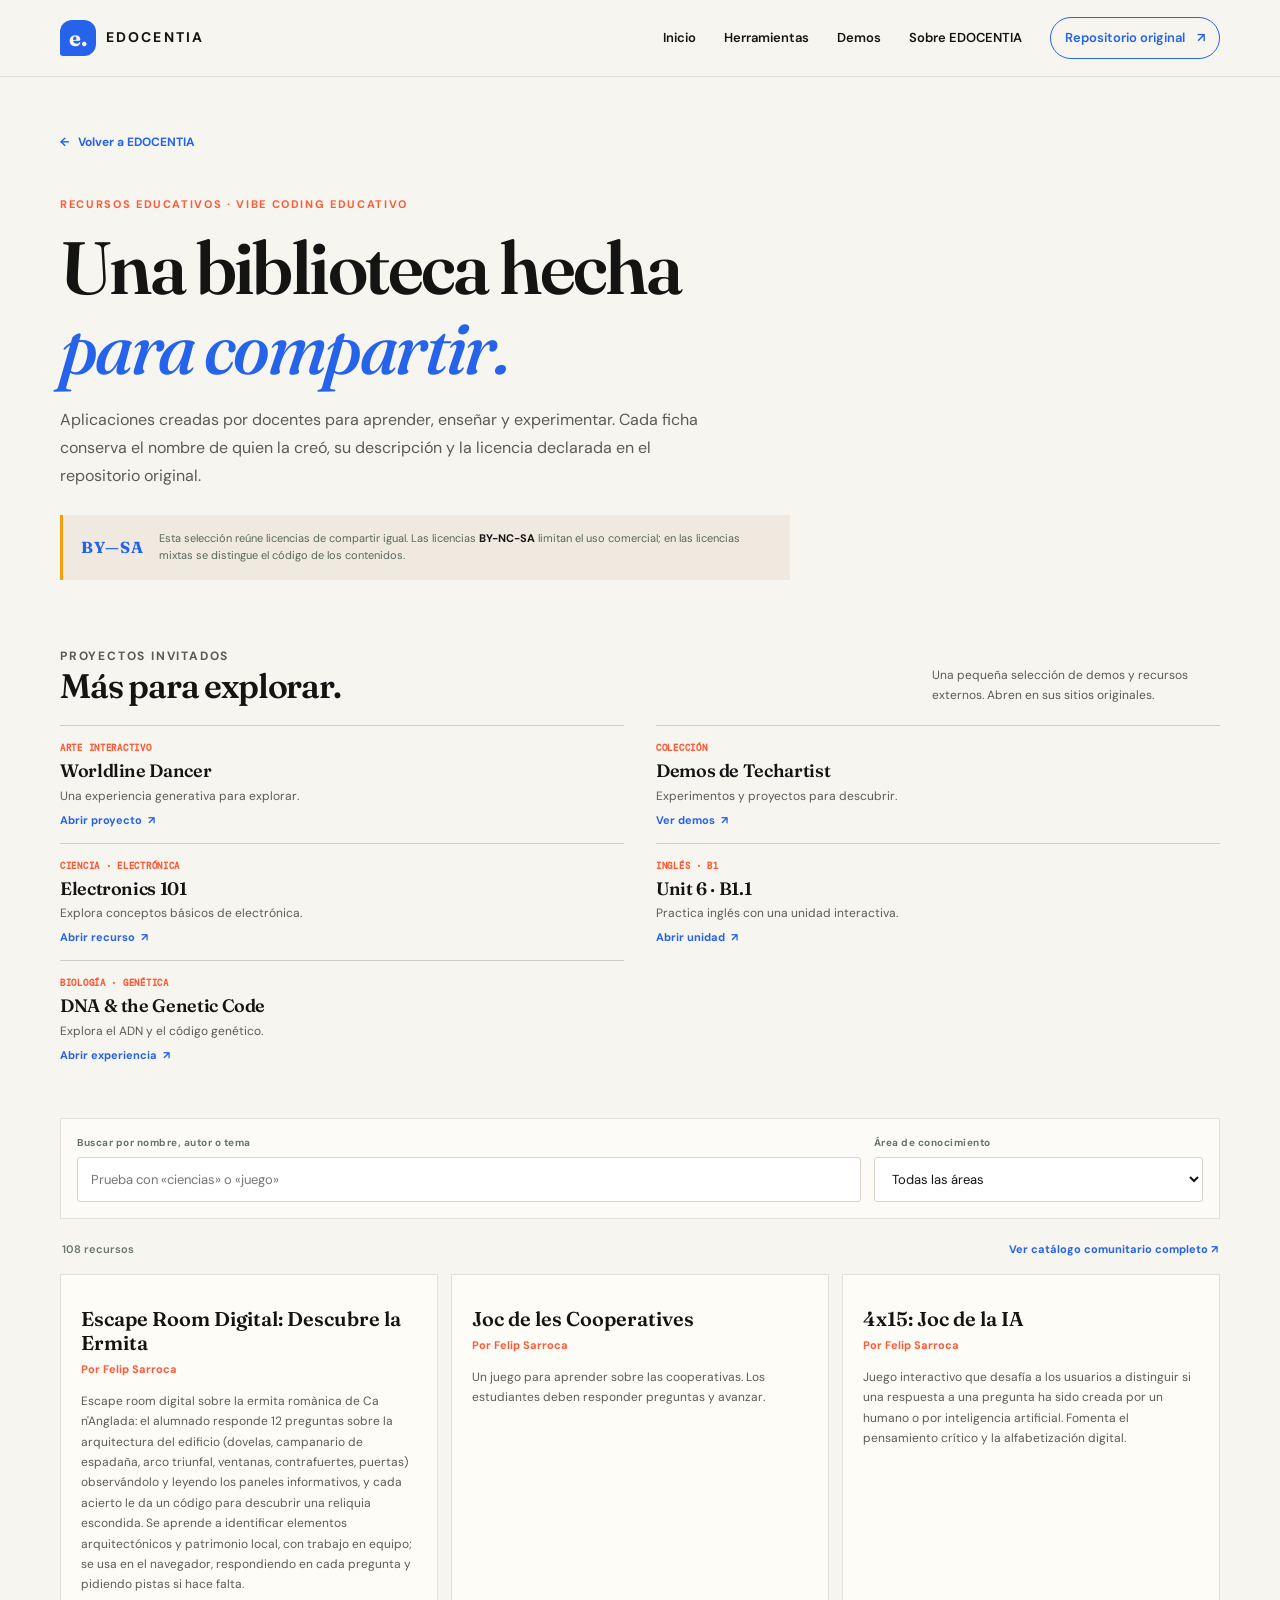
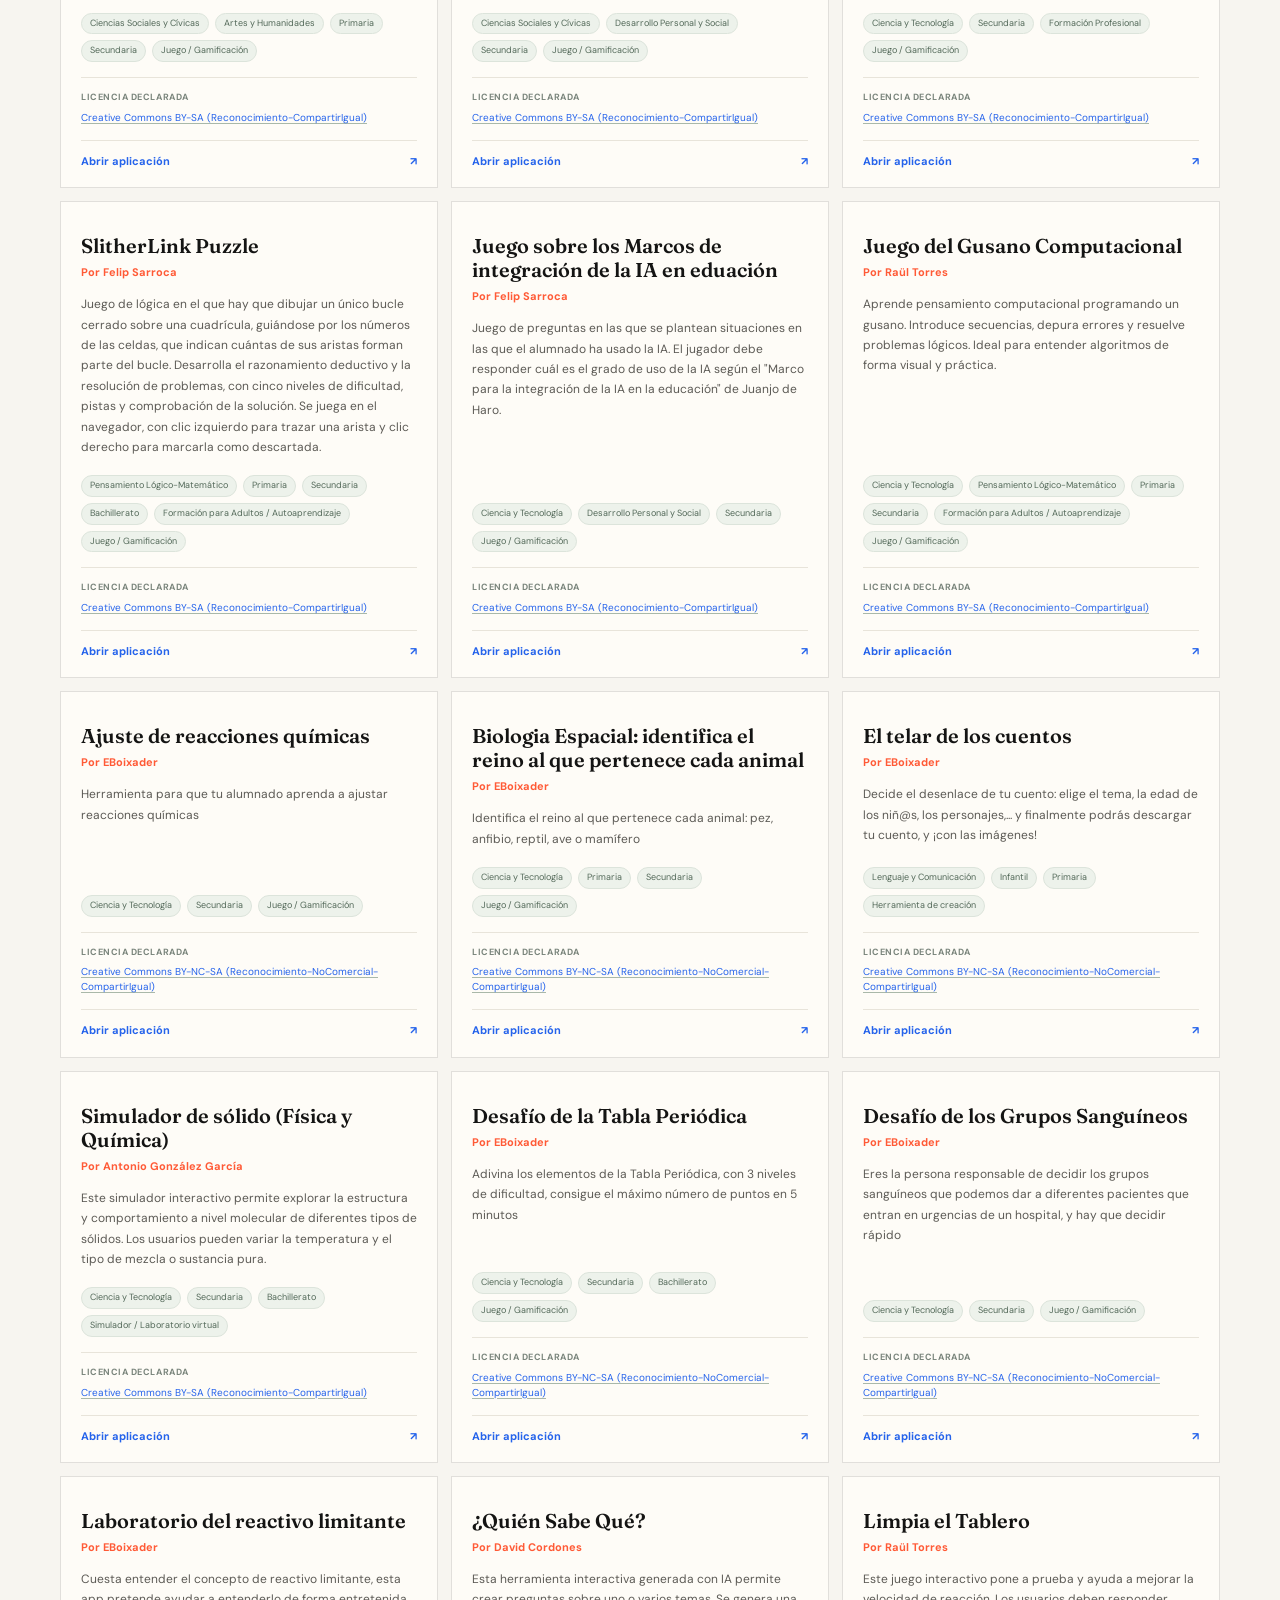
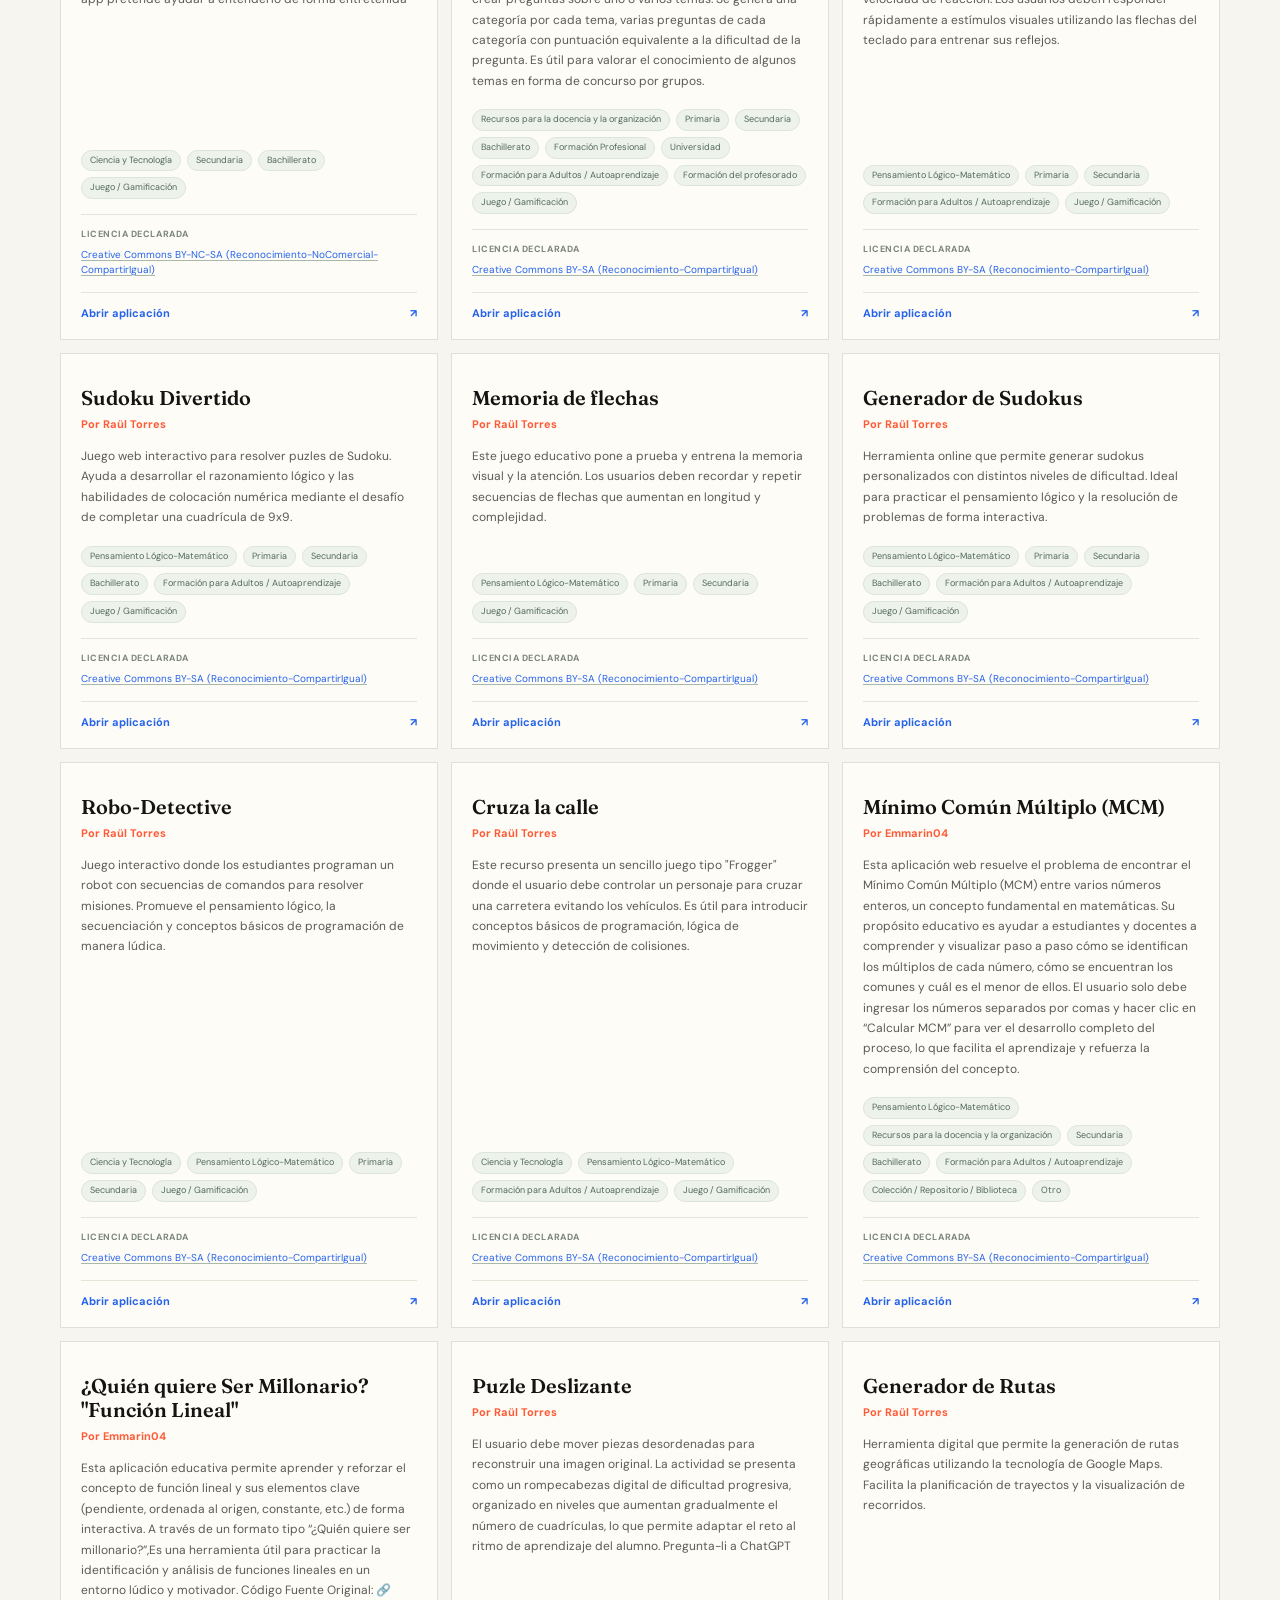
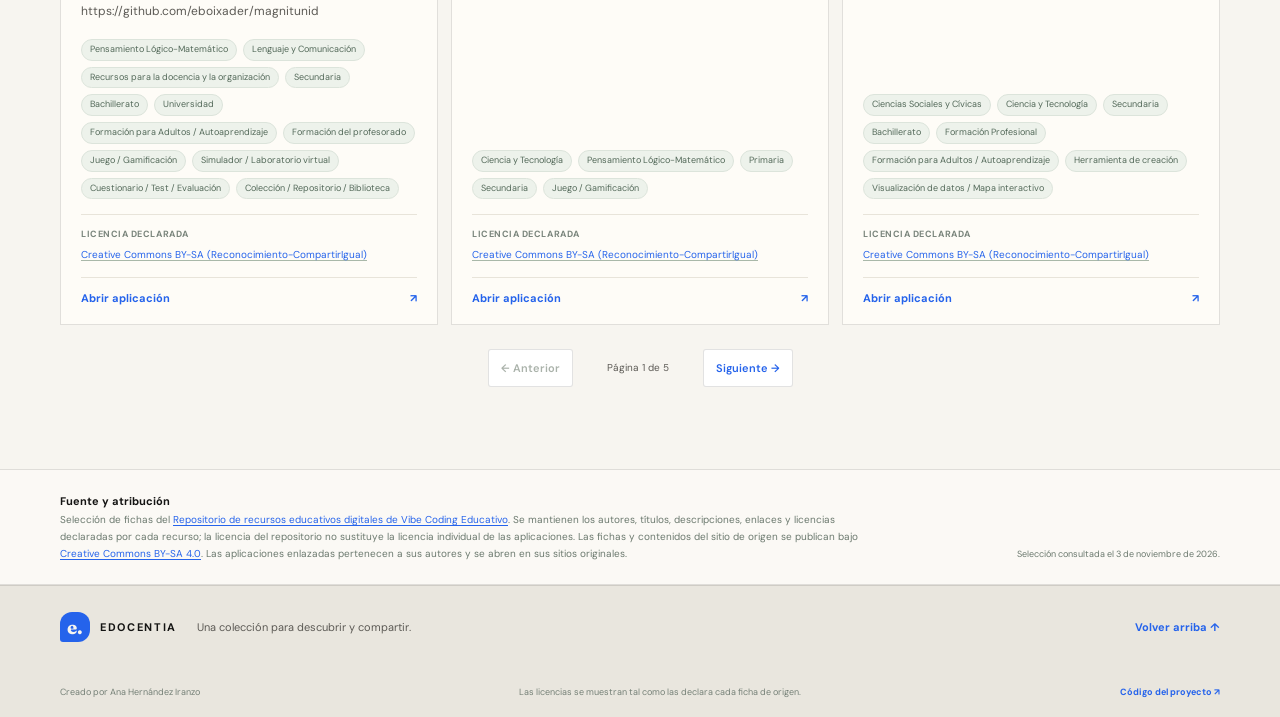
==== commit 138e6b97: "Update EDOCENTIA homepage and library Co-authored-by: Copilot <223556219+Copilot@users.noreply.githu" ====
--- a/apps.html
+++ b/apps.html
@@ -27,11 +27,11 @@
         <span class="menu-toggle-label">Menú</span>
         <span class="menu-lines" aria-hidden="true"></span>
       </button>
-      <nav class="primary-nav catalog-nav index-nav" id="primary-nav" aria-label="Índice principal de EDOCENTIA">
-        <a class="index-nav-link nav-home" href="index.html#contenido"><span class="index-nav-icon" aria-hidden="true">⌂</span>Inicio</a>
-        <a class="index-nav-link nav-tools" href="index.html#herramientas"><span class="index-nav-icon" aria-hidden="true">▦</span>Herramientas</a>
-        <a class="index-nav-link nav-demos" href="index.html#novedades"><span class="index-nav-icon" aria-hidden="true">✳</span>Demos</a>
-        <a class="index-nav-link nav-about" href="index.html#sobre-edocentia"><span class="index-nav-icon" aria-hidden="true">◎</span>Proyecto</a>
+      <nav class="primary-nav catalog-nav" id="primary-nav" aria-label="Principal">
+        <a href="index.html">Inicio</a>
+        <a href="index.html#herramientas">Herramientas</a>
+        <a href="index.html#novedades">Demos</a>
+        <a href="index.html#sobre-edocentia">Sobre EDOCENTIA</a>
         <a class="nav-cta" href="https://github.com/Vibe-Coding-Educativo/app_edu" target="_blank" rel="noopener">Repositorio original <span aria-hidden="true">↗</span></a>
       </nav>
     </div>
--- a/assets/site.css
+++ b/assets/site.css
@@ -29,7 +29,8 @@
 .brand { display: inline-flex; align-items: center; gap: 10px; white-space: nowrap; }
 .brand-mark { width: 36px; height: 36px; display: grid; place-items: center; border-radius: 50%; background: var(--green); color: var(--paper); font-family: var(--serif); font-size: 22px; font-weight: 700; line-height: 1; }
 .brand-name { font-size: 14px; font-weight: 700; letter-spacing: .15em; }
-.primary-nav { display: flex; align-items: center; gap: 30px; color: #4c6257; font-size: 13px; font-weight: 600; }
+.primary-nav { display: flex; align-items: center; gap: clamp(16px, 2.2vw, 28px); color: #4c6257; font-size: 13px; font-weight: 600; }
+.primary-nav a { white-space: nowrap; }
 .primary-nav > a:not(.nav-cta):hover, .text-link:hover, .footer-top:hover { color: var(--terracotta); }
 .nav-cta { display: inline-flex; align-items: center; gap: 12px; padding: 11px 16px; border: 1px solid var(--green); border-radius: 4px; color: var(--green); transition: background .2s, color .2s; }
 .nav-cta:hover { background: var(--green); color: white; }
@@ -43,6 +44,8 @@
 h1, h2, .paper-title { font-family: var(--serif); font-weight: 600; letter-spacing: -.035em; }
 h1 { max-width: 620px; margin-bottom: 22px; font-size: clamp(42px, 5.2vw, 66px); line-height: 1.08; }
 h1 em { color: var(--green); font-weight: 500; }
+.hero-title-typing .hero-title-character { opacity: 0; }
+.hero-title-typing .hero-title-character.is-visible { opacity: 1; }
 .hero-intro { max-width: 515px; margin-bottom: 30px; color: var(--muted); font-size: 17px; line-height: 1.75; }
 .hero-actions { display: flex; flex-wrap: wrap; align-items: center; gap: 24px; }
 .button { min-height: 48px; display: inline-flex; align-items: center; justify-content: center; gap: 18px; padding: 0 19px; border-radius: 4px; font-size: 13px; font-weight: 700; transition: transform .2s, background .2s; }
@@ -105,6 +108,15 @@
 .library-copy > p:not(.eyebrow) { max-width: 600px; margin-bottom: 26px; color: #d2ded3; font-size: 14px; line-height: 1.8; }
 .button-paper { background: var(--paper); color: var(--green-dark); }
 .button-paper:hover { background: #fff; }
+.library-actions { display: flex; flex-wrap: wrap; align-items: center; gap: 12px; }
+.button-telegram {
+  gap: 10px;
+  border: 1px solid rgba(246,243,235,.58);
+  background: transparent;
+  color: #fff;
+}
+.button-telegram svg { width: 20px; height: 20px; flex: 0 0 auto; fill: #55b8e9; }
+.button-telegram:hover { border-color: #fff; background: #fff; color: var(--ink); }
 .library-aside { padding: 10px 0 10px 27px; border-left: 1px solid rgba(246,243,235,.32); }
 .aside-number { color: #e2c47e; font-family: var(--serif); font-size: 72px; line-height: 1; }
 .library-aside p { margin: 10px 0 0; color: #e2e8de; font-size: 12px; line-height: 1.6; }
@@ -129,6 +141,18 @@
 .footer-bottom { min-height: 48px; display: flex; align-items: center; justify-content: space-between; gap: 18px; border-top: 1px solid #dcd7ca; color: #758077; font-size: 9px; }
 .footer-bottom a { color: var(--green); font-weight: 700; }
 
+@media (max-width: 780px) {
+  .menu-toggle { display: flex; align-items: center; gap: 9px; padding: 9px 0 9px 9px; border: 0; background: transparent; color: var(--green); font: 700 12px var(--sans); cursor: pointer; }
+  .menu-lines, .menu-lines::before, .menu-lines::after { width: 17px; height: 1px; display: block; background: currentColor; }
+  .menu-lines { position: relative; }
+  .menu-lines::before, .menu-lines::after { content: ""; position: absolute; left: 0; }
+  .menu-lines::before { top: -5px; }
+  .menu-lines::after { top: 5px; }
+  .primary-nav { position: absolute; top: 75px; left: 0; right: 0; display: none; align-items: stretch; gap: 0; padding: 10px 24px 18px; border-bottom: 1px solid var(--line); background: var(--paper); }
+  .primary-nav.is-open { display: flex; flex-direction: column; }
+  .primary-nav > a { padding: 12px 4px; border-bottom: 1px solid var(--line); }
+  .primary-nav .nav-cta { justify-content: space-between; margin-top: 9px; padding: 11px 13px; border: 1px solid var(--green); }
+}
 @media (max-width: 860px) {
   .hero { min-height: auto; grid-template-columns: 1fr .8fr; gap: 26px; padding-block: 58px; }
   .hero-art { min-height: 350px; }
@@ -214,15 +238,18 @@
 @keyframes ticker-scroll { to { transform: translateX(-50%); } }
 .shelves-section { padding-bottom: 48px; }
 .shelf-grid { display: grid; grid-template-columns: repeat(4, minmax(0,1fr)); gap: 12px; }
-.shelf-card { min-height: 245px; position: relative; display: flex; flex-direction: column; overflow: hidden; padding: 19px; border: 1px solid var(--line); border-radius: 14px; background: #fff; transition: transform .35s cubic-bezier(.22,1,.36,1), box-shadow .25s, border-color .2s; }
-.shelf-card:hover { transform: translateY(-4px); border-color: rgba(20,20,19,.35); box-shadow: 0 14px 30px rgba(20,20,19,.08); }
+.shelf-item { min-height: 215px; position: relative; display: flex; flex-direction: column; overflow: hidden; padding: 19px 16px 16px 0; border-top: 1px solid rgba(20,20,19,.3); color: var(--ink); transition: transform .3s cubic-bezier(.22,1,.36,1), border-color .2s; }
+.shelf-item:hover { transform: translateX(4px); border-color: var(--green); }
 .shelf-count { position: relative; z-index: 1; display: flex; align-items: baseline; gap: 7px; font: 500 29px/1 "DM Mono", monospace; }
 .shelf-count small { color: var(--muted); font: 9px "DM Mono", monospace; letter-spacing: .06em; }
 .shelf-symbol { position: absolute; top: 12px; right: 18px; color: rgba(20,20,19,.18); font: 70px/1 var(--serif); }
-.shelf-card h3 { margin: auto 0 5px; font: 600 20px/1.15 var(--serif); letter-spacing: -.02em; }
-.shelf-card p { margin: 0 0 15px; color: var(--muted); font-size: 12px; line-height: 1.55; }
-.shelf-link { display: flex; justify-content: space-between; align-items: center; padding-top: 10px; border-top: 1px solid rgba(20,20,19,.12); font-size: 10px; font-weight: 700; }
-.shelf-create { background: #ffede6; }.shelf-assess { background: #eaf0ff; }.shelf-play { background: #fff2d6; }.shelf-explore { background: #e5f3ed; }
+.shelf-item h3 { margin: auto 0 5px; font: 700 18px/1.2 var(--display); letter-spacing: -.035em; }
+.shelf-item p { max-width: 29ch; margin: 0 0 11px; color: var(--muted); font-size: 12px; line-height: 1.55; }
+.shelf-link { display: flex; justify-content: space-between; align-items: center; padding-top: 7px; color: var(--green); font: 700 10px var(--display); }
+.shelf-create .shelf-symbol { color: var(--terracotta); }
+.shelf-assess .shelf-symbol { color: #3028d9; }
+.shelf-play .shelf-symbol { color: var(--gold); }
+.shelf-explore .shelf-symbol { color: #10b981; }
 .tool-filters { display: flex; align-items: center; flex-wrap: wrap; gap: 8px; margin: 25px 0 15px; }
 .filter-chip { min-height: 35px; padding: 0 13px; border: 1px solid var(--line); border-radius: 999px; background: transparent; color: var(--ink); font: 600 10px var(--sans); cursor: pointer; transition: background .2s, color .2s, border-color .2s; }
 .filter-chip:hover { border-color: var(--ink); }
@@ -232,14 +259,14 @@
 .tool-card[hidden] { display: none; }
 .tool-card { border-radius: 12px; background: rgba(255,255,255,.78); }
 .card-link span, .shelf-link span, .exhibit-link span, .text-link span, .footer-top { transition: transform .3s cubic-bezier(.22,1,.36,1); }
-.tool-card:hover .card-link span, .shelf-card:hover .shelf-link span, .exhibit-link:hover span, .text-link:hover span { transform: translateX(4px); }
+.tool-card:hover .card-link span, .shelf-item:hover .shelf-link span, .exhibit-link:hover span, .text-link:hover span { transform: translateX(4px); }
 .process-band { padding-block: 74px 78px; border-block: 1px solid var(--line); background: #efede7; }
 .process-heading { margin-bottom: 34px; }
 .process-list { display: grid; grid-template-columns: repeat(4, minmax(0,1fr)); gap: 0; padding: 0; margin: 0; list-style: none; }
 .process-list li { padding: 18px 22px 0 0; border-top: 1px solid rgba(20,20,19,.22); }
 .process-list li + li { padding-left: 20px; border-left: 1px solid var(--line); }
 .process-list li > span { color: var(--terracotta); font: 11px "DM Mono", monospace; }
-.process-list h3 { margin: 25px 0 7px; font: 600 19px/1.2 var(--serif); }
+.process-list h3 { margin: 20px 0 7px; font: 700 17px/1.25 var(--display); }
 .process-list p { max-width: 220px; margin: 0; color: var(--muted); font-size: 12px; line-height: 1.6; }
 .exhibition-section { padding-block: 90px; }
 .exhibit-grid { display: grid; grid-template-columns: repeat(2, minmax(0,1fr)); gap: 18px; }
@@ -307,16 +334,19 @@
   .hero-art { min-height: 385px; }
   .playground-links { gap: 5px; }.playground-links a { padding: 6px 8px; font-size: 9px; }
   .ticker-track { animation-duration: 48s; }
-  .shelf-grid { grid-template-columns: 1fr 1fr; gap: 8px; }
-  .shelf-card { min-height: 215px; padding: 13px; }
+  .shelf-grid { grid-template-columns: 1fr 1fr; gap: 0; }
+  .shelf-item { min-height: 190px; padding: 14px 12px 12px 0; }
+  .shelf-item:nth-child(even) { padding-left: 14px; border-left: 1px solid var(--line); }
   .shelf-count { font-size: 24px; }.shelf-count small { font-size: 7px; }
-  .shelf-card h3 { font-size: 17px; }.shelf-card p { font-size: 11px; }
+  .shelf-item h3 { font-size: 16px; }.shelf-item p { font-size: 11px; }
   .tool-filters { gap: 6px; }.filter-chip { min-height: 32px; padding-inline: 10px; font-size: 9px; }
   .filter-count { width: 100%; margin: 3px 0 0; }
-  .process-band { padding-block: 57px; }.process-list { grid-template-columns: 1fr 1fr; row-gap: 24px; }
-  .process-list li { padding-right: 12px; }.process-list li + li { padding-left: 13px; }
-  .process-list li:nth-child(3) { padding-left: 0; border-left: 0; }
-  .process-list h3 { margin-top: 16px; font-size: 17px; }
+  .process-band { padding-block: 57px; }.process-list { grid-template-columns: 1fr 1fr; row-gap: 0; }
+  .process-list .process-step { min-height: 190px; padding-right: 12px; }
+  .process-list .process-step + .process-step { padding-left: 13px; }
+  .process-list .process-step:nth-child(odd) { padding-left: 0; border-left: 0; }
+  .process-list .process-step:nth-child(n + 3) { border-top: 1px solid rgba(20,20,19,.24); }
+  .process-list h3 { margin-top: 15px; font-size: 15px; }
   .exhibition-section { padding-block: 65px; }.exhibit-grid { grid-template-columns: 1fr; gap: 13px; }
   .exhibit-body { padding: 16px; }.exhibit-body h3 { font-size: 22px; }.exhibit-body p { min-height: 0; }
   .notes-layout { grid-template-columns: 1fr; gap: 28px; }.field-notes { padding-block: 58px; }
@@ -327,259 +357,355 @@
   .ticker-track, .sound-player.is-playing .sound-wave i { animation: none; }
 }
 
-:root { --display: "Plus Jakarta Sans", var(--sans); }
-h1, h2, h3 { font-family: var(--display); font-weight: 800; letter-spacing: -.045em; }
-.hero h1 { line-height: 1.02; }
-.hero h1 em, .notes-intro h2 em { font-family: var(--display); font-weight: 800; }
-.button, .nav-cta, .filter-chip, .exhibit-link, .card-link, .shelf-link {
-  font-family: var(--display);
-  font-weight: 700;
-}
+:root { --display: var(--sans); }
 .button, .nav-cta, .filter-chip, .sound-button {
-  border: 2px solid var(--ink);
-  box-shadow: 0 3px 0 var(--ink);
-  transition: transform .32s cubic-bezier(.22,1,.36,1), box-shadow .22s, background .2s, color .2s;
+  transition: transform .25s cubic-bezier(.22,1,.36,1), background .2s, color .2s, border-color .2s;
 }
 .button:hover, .nav-cta:hover, .filter-chip:hover, .sound-button:hover {
   transform: translateY(-2px);
-  box-shadow: 0 5px 0 var(--ink);
 }
 .button:active, .nav-cta:active, .filter-chip:active, .sound-button:active {
-  transform: translateY(2px);
-  box-shadow: 0 1px 0 var(--ink);
-}
-.nav-cta { background: #fff; color: var(--ink); }
-.nav-cta:hover { background: #e6e5ff; color: var(--ink); }
-.button-primary { border-color: var(--ink); background: var(--ink); color: #fff; }
-.button-primary:hover { background: #3028d9; color: #fff; }
-.filter-chip { background: #fff; }
-.filter-chip.is-active { border-color: var(--ink); background: #2924d8; color: white; }
-.tool-grid { align-items: stretch; gap: 15px; }
+  transform: translateY(1px);
+}
+.tool-grid {
+  grid-template-columns: repeat(2, minmax(0, 1fr));
+  gap: 0 36px;
+}
 .tool-card {
-  height: 250px;
-  min-height: 250px;
-  border: 2px solid var(--ink);
-  border-radius: 17px;
-  box-shadow: 0 5px 0 var(--ink);
-  transition: transform .35s cubic-bezier(.22,1,.36,1), box-shadow .25s, background .2s;
-}
-.tool-card:nth-child(4n + 1) { background: #fff0b8; }
-.tool-card:nth-child(4n + 2) { background: #e8e7ff; }
-.tool-card:nth-child(4n + 3) { background: #ffd8bd; }
-.tool-card:nth-child(4n) { background: #cfeaff; }
-.tool-card:hover { transform: translateY(-4px); border-color: var(--ink); box-shadow: 0 9px 0 var(--ink); }
-.tool-card:active { transform: translateY(3px); box-shadow: 0 2px 0 var(--ink); }
-.tool-card h3 { max-width: 90%; margin-bottom: 8px; font-size: 19px; line-height: 1.2; }
-.tool-card p { max-width: 31ch; margin-bottom: 12px; color: #34333d; font-size: 12px; line-height: 1.55; }
-.tool-number { color: rgba(20,20,19,.58); font: 500 11px "DM Mono", monospace; }
-.tool-type { color: #3730c8; }
-.card-link { border-top-color: rgba(20,20,19,.24); color: #2924d8; }
-.tool-card:focus-visible, .shelf-card:focus-visible, .exhibit-card:focus-within, .library-link-card:focus-visible {
-  outline: 3px solid #2924d8;
+  min-height: 0;
+  position: relative;
+  display: flex;
+  flex-direction: column;
+  padding: 20px 0 18px;
+  border: 0;
+  border-top: 1px solid rgba(20,20,19,.18);
+  border-radius: 0;
+  background: transparent;
+  transition: border-color .2s, transform .2s;
+}
+.tool-card:hover {
+  transform: translateX(4px);
+  border-color: var(--green);
+  box-shadow: none;
+}
+.tool-number { top: 20px; right: 0; color: rgba(20,20,19,.45); font: 500 11px "DM Mono", monospace; }
+.tool-type { margin-bottom: 8px; color: var(--terracotta); font-size: 9px; font-weight: 700; letter-spacing: .12em; text-transform: uppercase; }
+.tool-card h3 { max-width: 88%; margin-bottom: 5px; font-family: var(--serif); font-size: 20px; font-weight: 600; line-height: 1.2; letter-spacing: -.02em; }
+.tool-card p { max-width: 44ch; margin-bottom: 10px; color: var(--muted); font-size: 13px; line-height: 1.55; }
+.card-link {
+  display: inline-flex;
+  align-items: center;
+  justify-content: flex-start;
+  gap: 8px;
+  margin-top: auto;
+  padding-top: 0;
+  border-top: 0;
+  color: var(--green);
+  font-size: 11px;
+  font-weight: 700;
+}
+.tool-card:focus-visible, .shelf-item:focus-visible, .exhibit-card:focus-within, .library-link-card:focus-visible {
+  outline: 3px solid var(--terracotta);
   outline-offset: 4px;
 }
-.shelf-card {
-  height: 248px;
-  min-height: 248px;
-  border: 2px solid var(--ink);
-  border-radius: 17px;
-  box-shadow: 0 5px 0 var(--ink);
-}
-.shelf-card:hover { transform: translateY(-4px); border-color: var(--ink); box-shadow: 0 9px 0 var(--ink); }
-.shelf-card:active { transform: translateY(3px); box-shadow: 0 2px 0 var(--ink); }
-.shelf-card h3, .process-card h3, .exhibit-body h3 { font-family: var(--display); font-weight: 800; letter-spacing: -.04em; }
-.shelf-card p { max-width: 29ch; color: #34333d; }
-.shelf-link { border-top-color: rgba(20,20,19,.25); color: #2924d8; }
-.process-list { grid-template-columns: repeat(4, minmax(0,1fr)); gap: 14px; }
-.process-list li + li { padding-left: 18px; border-left: 0; }
-.process-list .process-card {
-  height: 290px;
-  min-height: 290px;
+.shelf-item h3, .process-step h3, .exhibit-body h3 { font-family: var(--serif); font-weight: 600; letter-spacing: -.02em; }
+.shelf-item p { max-width: 29ch; color: var(--muted); }
+.shelf-link { color: var(--green); }
+.process-list .process-step {
+  min-height: 190px;
   position: relative;
-  padding: 21px 20px;
-  border: 2px solid var(--ink);
-  border-radius: 19px;
-  box-shadow: 0 6px 0 var(--ink);
-  transition: transform .35s cubic-bezier(.22,1,.36,1), box-shadow .25s;
-}
-.process-card:nth-child(1) { background: #fff0b8; }
-.process-card:nth-child(2) { background: #e8e7ff; }
-.process-card:nth-child(3) { background: #ffd8bd; }
-.process-card:nth-child(4) { background: #cfeaff; }
-.process-card:hover { transform: translateY(-4px); box-shadow: 0 10px 0 var(--ink); }
-.process-card:active { transform: translateY(3px); box-shadow: 0 2px 0 var(--ink); }
+  padding: 19px 22px 0 0;
+  border-top: 1px solid rgba(20,20,19,.24);
+  background: transparent;
+}
+.process-list .process-step + .process-step { padding-left: 20px; border-left: 1px solid var(--line); }
 .process-number { position: absolute; top: 20px; right: 19px; color: #57545d; font: 500 10px "DM Mono", monospace; }
 .process-icon {
-  width: 52px;
-  height: 52px;
+  width: 42px;
+  height: 42px;
   display: grid;
   place-items: center;
-  border: 2px solid var(--ink);
   border-radius: 50%;
-  background: rgba(255,255,255,.55);
+  background: transparent;
+  color: var(--terracotta);
   transition: transform .35s cubic-bezier(.22,1,.36,1);
 }
-.process-card:nth-child(2) .process-icon { background: #3028d9; color: #fff; }
-.process-card:nth-child(3) .process-icon { background: #ff7617; }
-.process-card:nth-child(4) .process-icon { background: #cfeaff; }
+.process-ai .process-icon { color: #3028d9; }
+.process-hand .process-icon { color: #ff7617; }
+.process-play .process-icon { color: #2563eb; }
 .process-icon svg { width: 24px; height: 24px; fill: none; stroke: currentColor; stroke-width: 1.8; stroke-linecap: round; stroke-linejoin: round; }
-.process-card:nth-child(2) .process-icon svg { stroke: #fff; }
-.process-card:nth-child(4) .process-icon svg path { fill: currentColor; }
-.process-card:hover .process-icon { transform: rotate(-8deg) scale(1.06); }
-.process-card h3 { margin: 20px 0 7px; font-size: 18px; line-height: 1.18; }
-.process-card p { max-width: 25ch; margin: 0; color: #34333d; font-size: 12px; line-height: 1.55; }
-.exhibit-grid { align-items: stretch; gap: 16px; }
+.process-step:hover .process-icon { transform: rotate(-8deg) scale(1.08); }
+.process-step h3 { margin: 17px 0 7px; font-size: 18px; line-height: 1.2; }
+.process-step p { max-width: 25ch; margin: 0; color: var(--muted); font-size: 12px; line-height: 1.55; }
+.exhibit-grid { align-items: stretch; gap: 18px; }
 .exhibit-card {
   display: flex;
   flex-direction: column;
-  border: 2px solid var(--ink);
-  border-radius: 19px;
-  box-shadow: 0 6px 0 var(--ink);
-}
-.exhibit-card:hover { transform: translateY(-4px); box-shadow: 0 10px 0 var(--ink); }
-.exhibit-card:active { transform: translateY(3px); box-shadow: 0 2px 0 var(--ink); }
-.exhibit-visual { flex: 0 0 auto; border-radius: 16px 16px 0 0; }
+  border: 1px solid var(--line);
+  border-radius: 16px;
+  background: #fff;
+  box-shadow: none;
+}
+.exhibit-card:hover { transform: translateY(-4px); box-shadow: 0 18px 40px rgba(20,20,19,.09); }
+.exhibit-visual { flex: 0 0 auto; border-radius: 15px 15px 0 0; }
 .exhibit-body { flex: 1; display: flex; flex-direction: column; }
-.exhibit-body h3 { font-size: 19px; line-height: 1.2; }
+.exhibit-body h3 { font-size: 22px; line-height: 1.18; }
 .exhibit-body p { min-height: 0; max-width: 43ch; }
 .exhibit-link { margin-top: auto; }
-.library-link-grid { display: grid; grid-template-columns: repeat(3,minmax(0,1fr)); align-items: stretch; gap: 14px; }
+.library-link-grid { display: grid; grid-template-columns: repeat(2, minmax(0,1fr)); gap: 0 32px; }
 .library-link-card {
-  min-height: 250px;
   display: flex;
   flex-direction: column;
-  padding: 18px;
-  border: 2px solid var(--ink);
-  border-radius: 18px;
-  box-shadow: 0 6px 0 var(--ink);
+  padding: 16px 0;
+  border: 0;
+  border-top: 1px solid rgba(20,20,19,.18);
+  border-radius: 0;
+  background: transparent;
+  box-shadow: none;
   color: var(--ink);
-  transition: transform .35s cubic-bezier(.22,1,.36,1), box-shadow .25s;
-}
-.library-link-card:nth-child(4n + 1) { background: #fff0b8; }
-.library-link-card:nth-child(4n + 2) { background: #e8e7ff; }
-.library-link-card:nth-child(4n + 3) { background: #ffd8bd; }
-.library-link-card:nth-child(4n) { background: #cfeaff; }
-.library-link-card:hover { transform: translateY(-4px); box-shadow: 0 10px 0 var(--ink); }
-.library-link-card:active { transform: translateY(3px); box-shadow: 0 2px 0 var(--ink); }
-.library-link-top { display: flex; align-items: center; justify-content: space-between; gap: 10px; }
-.library-link-icon { width: 42px; height: 42px; display: grid; place-items: center; border: 2px solid var(--ink); border-radius: 50%; background: rgba(255,255,255,.58); font: 700 17px var(--display); }
-.library-link-type { color: #494650; font: 500 9px "DM Mono",monospace; letter-spacing: .06em; text-transform: uppercase; }
-.library-link-card h3 { margin: auto 0 7px; font: 800 17px/1.2 var(--display); letter-spacing: -.04em; }
-.library-link-card p { max-width: 25ch; min-height: 36px; margin: 0 0 14px; color: #34333d; font-size: 11px; line-height: 1.55; }
-.library-link-cta { display: flex; justify-content: space-between; padding-top: 10px; border-top: 1px solid rgba(20,20,19,.24); color: #2924d8; font: 700 10px var(--display); }
+  transition: transform .2s, border-color .2s;
+}
+.library-link-card:hover { transform: translateX(4px); border-color: var(--green); box-shadow: none; }
+.library-link-top { display: flex; align-items: center; justify-content: space-between; gap: 10px; margin-bottom: 6px; }
+.library-link-icon { display: none; }
+.library-link-type { color: var(--terracotta); font: 600 9px "DM Mono",monospace; letter-spacing: .08em; text-transform: uppercase; }
+.library-link-card h3 { margin: 0 0 4px; font: 600 18px/1.25 var(--serif); letter-spacing: -.02em; }
+.library-link-card p { max-width: 42ch; margin: 0 0 8px; color: var(--muted); font-size: 12px; line-height: 1.5; }
+.library-link-cta { display: inline-flex; align-items: center; gap: 6px; padding-top: 0; border-top: 0; color: var(--green); font: 700 11px var(--sans); }
 .library-links-section { padding-top: 28px; padding-bottom: 15px; }
 .library-links-heading { display: flex; align-items: end; justify-content: space-between; gap: 24px; margin-bottom: 20px; }
 .library-links-heading h2 { margin: 0; font-size: clamp(24px,3vw,34px); }
 .library-links-heading p { max-width: 36ch; margin: 0; color: var(--muted); font-size: 12px; }
-@media (max-width: 900px) {
-  .library-link-grid { grid-template-columns: repeat(2,minmax(0,1fr)); }
-}
 @media (max-width: 620px) {
-  .tool-grid { gap: 10px; }
-  .tool-card { height: 235px; min-height: 235px; padding: 17px; }
-  .tool-card h3 { font-size: 17px; }
-  .process-list { grid-template-columns: repeat(2,minmax(0,1fr)); gap: 11px; }
-  .process-list .process-card { height: 240px; min-height: 240px; padding: 15px 13px; }
+  .tool-grid { grid-template-columns: 1fr; gap: 0; }
+  .tool-card { height: auto; min-height: 0; padding: 16px 0; }
+  .tool-card h3 { font-size: 18px; }
+  .process-list { grid-template-columns: repeat(2,minmax(0,1fr)); gap: 0; }
   .process-list h3 { margin-top: 18px; font-size: 16px; }
   .process-list p { font-size: 11px; }
-  .library-link-grid { grid-template-columns: repeat(2,minmax(0,1fr)); gap: 10px; }
-  .library-link-card { min-height: 225px; padding: 14px; }
-  .library-link-card h3 { font-size: 15px; }
-  .library-link-card p { font-size: 10px; }
+  .library-link-grid { grid-template-columns: 1fr; gap: 0; }
+  .library-link-card { min-height: 0; padding: 14px 0; }
   .library-links-heading { align-items: start; flex-direction: column; gap: 7px; }
 }
 @media (prefers-reduced-motion: reduce) {
-  .tool-card, .shelf-card, .process-card, .exhibit-card, .library-link-card,
+  .tool-card, .shelf-item, .process-step, .exhibit-card, .library-link-card,
   .button, .nav-cta, .filter-chip, .sound-button, .process-icon { transition: none; }
 }
+
+.shelf-grid { display: block; }
+.shelf-item {
+  min-height: 0;
+  display: grid;
+  grid-template-columns: minmax(120px, .55fr) minmax(180px, 1fr) minmax(220px, 1.5fr) 120px;
+  align-items: center;
+  gap: 20px;
+  overflow: visible;
+  padding: 17px 0;
+  border-top: 1px solid var(--line);
+}
+.shelf-item:last-child { border-bottom: 1px solid var(--line); }
+.shelf-item:hover { transform: none; }
+.shelf-count { font-size: 20px; }
+.shelf-symbol { display: none; }
+.shelf-item h3 { margin: 0; font-size: 17px; }
+.shelf-item p { max-width: none; margin: 0; }
+.shelf-link { padding: 0; }
+.process-list { border-block: 1px solid rgba(20,20,19,.22); }
+.process-list .process-step,
+.process-list .process-step + .process-step {
+  min-height: 0;
+  padding: 20px 20px 16px 0;
+  border: 0;
+  background: transparent;
+}
+.process-list .process-step + .process-step { padding-left: 20px; }
+.process-list .process-step h3 { margin-top: 12px; }
+.footer-directory { grid-template-columns: repeat(4, minmax(0,1fr)); }
+
+@media (max-width: 860px) {
+  .shelf-item {
+    grid-template-columns: minmax(100px, .45fr) minmax(160px, .9fr) minmax(0, 1.5fr);
+  }
+  .shelf-link { grid-column: 2 / -1; }
+  .footer-directory { grid-template-columns: repeat(2, minmax(0,1fr)); }
+}
 @media (max-width: 620px) {
-  .shelf-card { height: 215px; min-height: 215px; }
-}
-.primary-nav.index-nav { gap: 7px; }
-.primary-nav.index-nav > a.index-nav-link {
-  min-height: 42px;
-  display: inline-flex;
+  .shelf-item {
+    grid-template-columns: 84px minmax(0,1fr);
+    gap: 7px 14px;
+    padding: 14px 0;
+  }
+  .shelf-count { grid-row: 1 / span 3; align-self: start; font-size: 17px; }
+  .shelf-count small { font-size: 7px; }
+  .shelf-item h3 { font-size: 16px; }
+  .shelf-item p, .shelf-link { grid-column: 2; }
+  .shelf-link { justify-content: flex-start; gap: 8px; }
+  .process-list .process-step,
+  .process-list .process-step + .process-step,
+  .process-list .process-step:nth-child(n) {
+    min-height: 0;
+    padding: 18px 12px 18px 0;
+    border: 0;
+  }
+  .process-list .process-step:nth-child(even) { padding-left: 13px; }
+  .process-list .process-step:nth-child(odd) { padding-left: 0; }
+  .process-list h3 { margin-top: 12px; }
+}
+
+.shelves-section { padding-top: 78px; padding-bottom: 80px; }
+.shelf-grid {
+  display: grid;
+  grid-template-columns: repeat(4, minmax(0,1fr));
+  gap: 0 22px;
+  border-block: 1px solid var(--line);
+}
+.shelf-item {
+  min-height: 0;
+  display: grid;
+  grid-template-columns: auto 1fr;
+  align-content: start;
   align-items: center;
-  gap: 7px;
-  padding: 4px 11px 4px 5px;
-  border: 2px solid var(--ink);
-  border-radius: 999px;
-  box-shadow: 0 3px 0 var(--ink);
-  font: 700 10px/1.1 var(--display);
-  transition: transform .3s cubic-bezier(.22,1,.36,1), box-shadow .22s, background .2s, color .2s;
-}
-.index-nav-icon {
-  width: 29px;
-  height: 29px;
-  flex: 0 0 auto;
+  gap: 10px 12px;
+  padding: 18px 0 16px;
+  border: 0;
+  border-top: 3px solid var(--line);
+  overflow: visible;
+}
+.shelf-item:hover { transform: none; }
+.shelf-create { border-top-color: var(--terracotta); }
+.shelf-assess { border-top-color: #6558c9; }
+.shelf-play { border-top-color: var(--gold); }
+.shelf-explore { border-top-color: #18866b; }
+.shelf-count { position: static; font: 500 24px/1 "DM Mono", monospace; }
+.shelf-count small { font-size: 8px; }
+.shelf-symbol {
+  position: static;
+  justify-self: end;
+  color: var(--terracotta);
+  font-size: 25px;
+  line-height: 1;
+}
+.shelf-assess .shelf-symbol { color: #6558c9; }
+.shelf-play .shelf-symbol { color: var(--gold); }
+.shelf-explore .shelf-symbol { color: #18866b; }
+.shelf-item h3 { grid-column: 1 / -1; margin: 4px 0 0; font-size: 17px; }
+.shelf-item p { grid-column: 1 / -1; max-width: 30ch; margin: 0; font-size: 12px; }
+
+.tool-map {
+  position: relative;
+  width: 100%;
+  aspect-ratio: 1000 / 560;
+  isolation: isolate;
+}
+.map-routes { position: absolute; inset: 0; width: 100%; height: 100%; overflow: visible; color: #9c92e3; }
+.map-routes marker path { fill: #9c92e3; }
+.map-routes path {
+  fill: none;
+  stroke: currentColor;
+  stroke-width: 4;
+  stroke-linecap: round;
+  stroke-dasharray: 4 13;
+  animation: map-flow 1.8s linear infinite;
+}
+@keyframes map-flow { to { stroke-dashoffset: -34; } }
+.map-node {
+  position: absolute;
+  z-index: 1;
+  width: min(180px, 28%);
+  display: flex;
+  flex-direction: column;
+  align-items: center;
+  gap: 5px;
+  padding: 0 3px;
+  transform: translate(-50%, -50%);
+  border: 0;
+  background: transparent;
+  color: var(--ink);
+  font: inherit;
+  text-align: center;
+  cursor: pointer;
+}
+.map-node-01, .map-node-06, .map-node-07 { left: 10%; }
+.map-node-02, .map-node-05, .map-node-08 { left: 50%; }
+.map-node-03, .map-node-04, .map-node-09 { left: 90%; }
+.map-node-01, .map-node-02, .map-node-03 { top: 17.9%; }
+.map-node-04, .map-node-05, .map-node-06 { top: 50%; }
+.map-node-07, .map-node-08, .map-node-09 { top: 82.1%; }
+.map-icon {
+  width: 54px;
+  height: 54px;
   display: grid;
   place-items: center;
+  border: 1px solid rgba(20,20,19,.14);
+  border-radius: 50%;
+  background: #fff;
+  color: #6558c9;
+  box-shadow: 0 4px 12px rgba(20,20,19,.08);
+  transition: transform .25s ease, box-shadow .25s ease, color .25s ease, background .25s ease;
+}
+.map-icon svg { width: 25px; height: 25px; fill: none; stroke: currentColor; stroke-width: 1.7; stroke-linecap: round; stroke-linejoin: round; }
+.map-node-01 .map-icon, .map-node-08 .map-icon { color: #e85d45; }
+.map-node-02 .map-icon, .map-node-07 .map-icon { color: #315ed0; }
+.map-node-03 .map-icon { color: #da8911; }
+.map-node-04 .map-icon, .map-node-09 .map-icon { color: #6558c9; }
+.map-node-05 .map-icon { color: #148c93; }
+.map-node-06 .map-icon { color: #18866b; }
+.map-node:hover .map-icon, .map-node.is-active .map-icon {
+  transform: scale(1.1);
+  border-color: currentColor;
+  background: #fffaf0;
+  box-shadow: 0 7px 20px rgba(20,20,19,.14);
+}
+.map-node-label { max-width: 100%; font-size: 12px; font-weight: 700; line-height: 1.25; }
+.map-node-number { color: var(--muted); font: 9px "DM Mono", monospace; }
+.map-detail {
+  display: grid;
+  grid-template-columns: 68px minmax(0, 1fr);
+  align-items: center;
+  gap: 18px;
+  max-width: 820px;
+  margin: 10px auto 0;
+  padding: 18px 0;
+  border-block: 1px solid var(--line);
+}
+.map-detail-number { color: var(--terracotta); font: 500 34px/1 var(--serif); }
+.map-detail h3 { margin: 0 0 3px; font: 600 18px/1.3 var(--serif); }
+.map-detail p { max-width: 65ch; margin: 0; color: var(--muted); font-size: 13px; }
+
+.exhibit-card {
   border: 2px solid var(--ink);
-  border-radius: 10px;
-  background: #fff;
+  border-radius: 19px;
+  box-shadow: 0 5px 0 var(--ink);
   color: var(--ink);
-  font: 700 15px/1 var(--display);
-}
-.primary-nav.index-nav > a.nav-home { background: #3028d9; color: #fff; }
-.primary-nav.index-nav > a.nav-tools { background: #fff0b8; color: var(--ink); }
-.primary-nav.index-nav > a.nav-library { background: #cfeaff; color: var(--ink); }
-.primary-nav.index-nav > a.nav-demos { background: #ff7617; color: var(--ink); }
-.primary-nav.index-nav > a.nav-about { background: #fff; color: var(--ink); }
-.primary-nav.index-nav > a.index-nav-link:hover {
-  transform: translateY(-2px) rotate(-1deg);
-  box-shadow: 0 5px 0 var(--ink);
-}
-.primary-nav.index-nav > a.nav-home:hover { color: #fff; }
-.primary-nav.index-nav > a.index-nav-link:active { transform: translateY(2px); box-shadow: 0 1px 0 var(--ink); }
-.primary-nav.index-nav > a.nav-cta {
-  min-height: 42px;
-  padding: 8px 13px;
-  border: 2px solid var(--ink);
-  border-radius: 999px;
-  background: var(--ink);
-  box-shadow: 0 3px 0 var(--ink);
-  color: #fff;
-  font: 700 10px/1.1 var(--display);
-}
-.primary-nav.index-nav > a.nav-cta:hover { transform: translateY(-2px); box-shadow: 0 5px 0 var(--ink); background: #3028d9; color: #fff; }
-.primary-nav.index-nav > a.nav-cta:active { transform: translateY(2px); box-shadow: 0 1px 0 var(--ink); }
+  text-decoration: none;
+}
+.exhibit-card:hover { transform: translateY(-4px); box-shadow: 0 18px 40px rgba(20,20,19,.13); }
+.exhibit-card:focus-visible { outline: 3px solid var(--terracotta); outline-offset: 4px; }
+.exhibit-visual { border-radius: 16px 16px 0 0; }
+.exhibit-card:hover .exhibit-link span { transform: translateX(4px); }
+
 @media (max-width: 860px) {
-  .menu-toggle {
-    display: flex;
-    align-items: center;
-    gap: 9px;
-    padding: 7px 11px;
-    border: 2px solid var(--ink);
-    border-radius: 999px;
-    background: #fff0b8;
-    box-shadow: 0 3px 0 var(--ink);
-    color: var(--ink);
-    font: 700 11px var(--display);
-    cursor: pointer;
-  }
-  .primary-nav.index-nav {
-    position: absolute;
-    top: calc(100% + 7px);
-    right: 18px;
-    left: 18px;
-    display: none;
-    align-items: stretch;
-    flex-direction: column;
-    gap: 9px;
-    max-height: calc(100vh - 100px);
-    overflow-y: auto;
-    padding: 13px;
-    border: 2px solid var(--ink);
-    border-radius: 20px;
-    background: var(--paper);
-    box-shadow: 0 7px 0 var(--ink);
-  }
-  .primary-nav.index-nav.is-open { display: flex; }
-  .primary-nav.index-nav > a.index-nav-link,
-  .primary-nav.index-nav > a.nav-cta { width: 100%; justify-content: flex-start; padding: 6px 12px 6px 6px; font-size: 13px; }
-  .primary-nav.index-nav > a.nav-cta { justify-content: space-between; }
-  .menu-toggle:active { transform: translateY(2px); box-shadow: 0 1px 0 var(--ink); }
+  .shelf-grid { grid-template-columns: repeat(2, minmax(0,1fr)); gap: 0 28px; }
+  .map-node-label { font-size: 11px; }
+}
+@media (max-width: 620px) {
+  .shelf-grid { gap: 0 18px; }
+  .shelf-item { padding-block: 15px 13px; }
+  .shelf-count { font-size: 21px; }
+  .shelf-item h3 { font-size: 15px; }
+  .shelf-item p { font-size: 11px; }
+  .tool-map { aspect-ratio: 1.25; }
+  .map-node { width: min(116px, 31%); gap: 4px; }
+  .map-icon { width: 44px; height: 44px; }
+  .map-icon svg { width: 21px; height: 21px; }
+  .map-node-label { font-size: 10px; }
+  .map-node-number { font-size: 8px; }
+  .map-detail { grid-template-columns: 45px minmax(0,1fr); gap: 12px; padding-block: 14px; }
+  .map-detail-number { font-size: 27px; }
+  .map-detail h3 { font-size: 16px; }
+  .map-detail p { font-size: 12px; }
 }
 @media (prefers-reduced-motion: reduce) {
-  .primary-nav.index-nav > a.index-nav-link, .primary-nav.index-nav > a.nav-cta, .menu-toggle { transition: none; }
-}
+  .map-routes path { animation: none; }
+  .map-node, .map-icon { transition: none; }
+}
--- a/assets/apps.css
+++ b/assets/apps.css
@@ -72,71 +72,4 @@
   .source-note-inner .snapshot-date { white-space: normal; }
 }
 
-.catalog-main h1, .catalog-main h2, .app-card h3 {
-  font-family: var(--display);
-  font-weight: 800;
-  letter-spacing: -.045em;
-}
 .library-links-section { padding-top: 20px; }
-.app-grid { align-items: stretch; grid-auto-rows: 1fr; gap: 15px; }
-.app-card {
-  height: 375px;
-  overflow: hidden;
-  padding: 18px;
-  border: 2px solid var(--ink);
-  border-radius: 17px;
-  background: #fff;
-  box-shadow: 0 5px 0 var(--ink);
-  transition: transform .35s cubic-bezier(.22,1,.36,1), box-shadow .25s, border-color .2s;
-}
-.app-card:nth-child(4n + 1) { background: #fff0b8; }
-.app-card:nth-child(4n + 2) { background: #e8e7ff; }
-.app-card:nth-child(4n + 3) { background: #ffd8bd; }
-.app-card:nth-child(4n) { background: #cfeaff; }
-.app-card:hover { transform: translateY(-4px); border-color: var(--ink); box-shadow: 0 9px 0 var(--ink); }
-.app-card:active { transform: translateY(3px); box-shadow: 0 2px 0 var(--ink); }
-.app-card h3 {
-  display: -webkit-box;
-  min-height: 48px;
-  overflow: hidden;
-  -webkit-box-orient: vertical;
-  -webkit-line-clamp: 2;
-  font-size: 17px;
-  line-height: 1.35;
-}
-.app-author { overflow: hidden; white-space: nowrap; text-overflow: ellipsis; }
-.app-description {
-  display: -webkit-box;
-  min-height: 54px;
-  overflow: hidden;
-  -webkit-box-orient: vertical;
-  -webkit-line-clamp: 3;
-  color: #34333d;
-  line-height: 1.5;
-}
-.app-meta { max-height: 46px; overflow: hidden; }
-.app-tag { border-color: rgba(20,20,19,.18); background: rgba(255,255,255,.55); color: #34333d; }
-.app-license { overflow: hidden; border-top-color: rgba(20,20,19,.2); }
-.license-list {
-  display: -webkit-box;
-  max-height: 2.8em;
-  overflow: hidden;
-  -webkit-box-orient: vertical;
-  -webkit-line-clamp: 2;
-}
-.license-label { color: #494650; }
-.app-open { flex: 0 0 auto; border-top-color: rgba(20,20,19,.2); color: #2924d8; }
-.app-open:hover { color: #171387; }
-.app-card:focus-within { outline: 3px solid #2924d8; outline-offset: 3px; }
-@media (max-width: 900px) {
-  .app-card { height: 375px; }
-}
-@media (max-width: 620px) {
-  .library-link-grid { grid-template-columns: repeat(2,minmax(0,1fr)); }
-  .library-link-card { min-height: 225px; }
-  .app-grid { grid-template-columns: 1fr; }
-  .app-card { height: 365px; }
-}
-@media (prefers-reduced-motion: reduce) {
-  .app-card { transition: none; }
-}
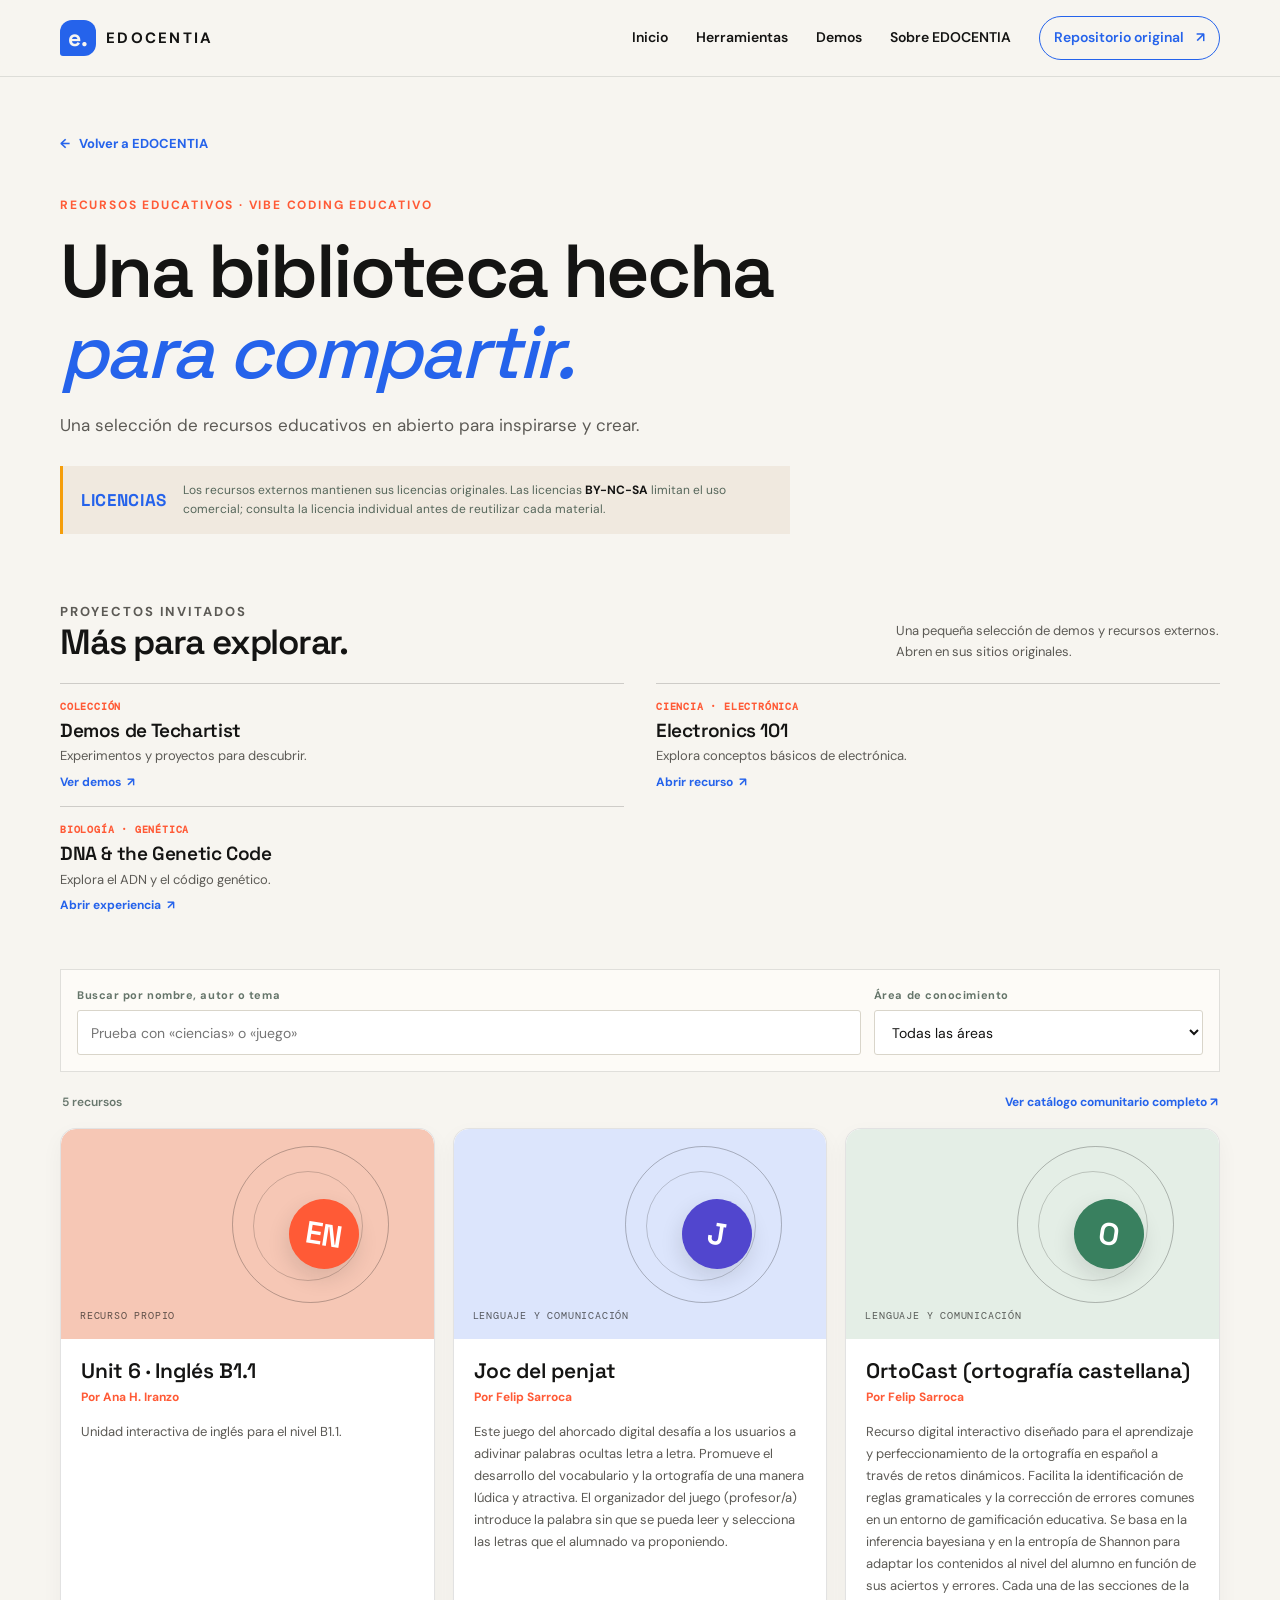
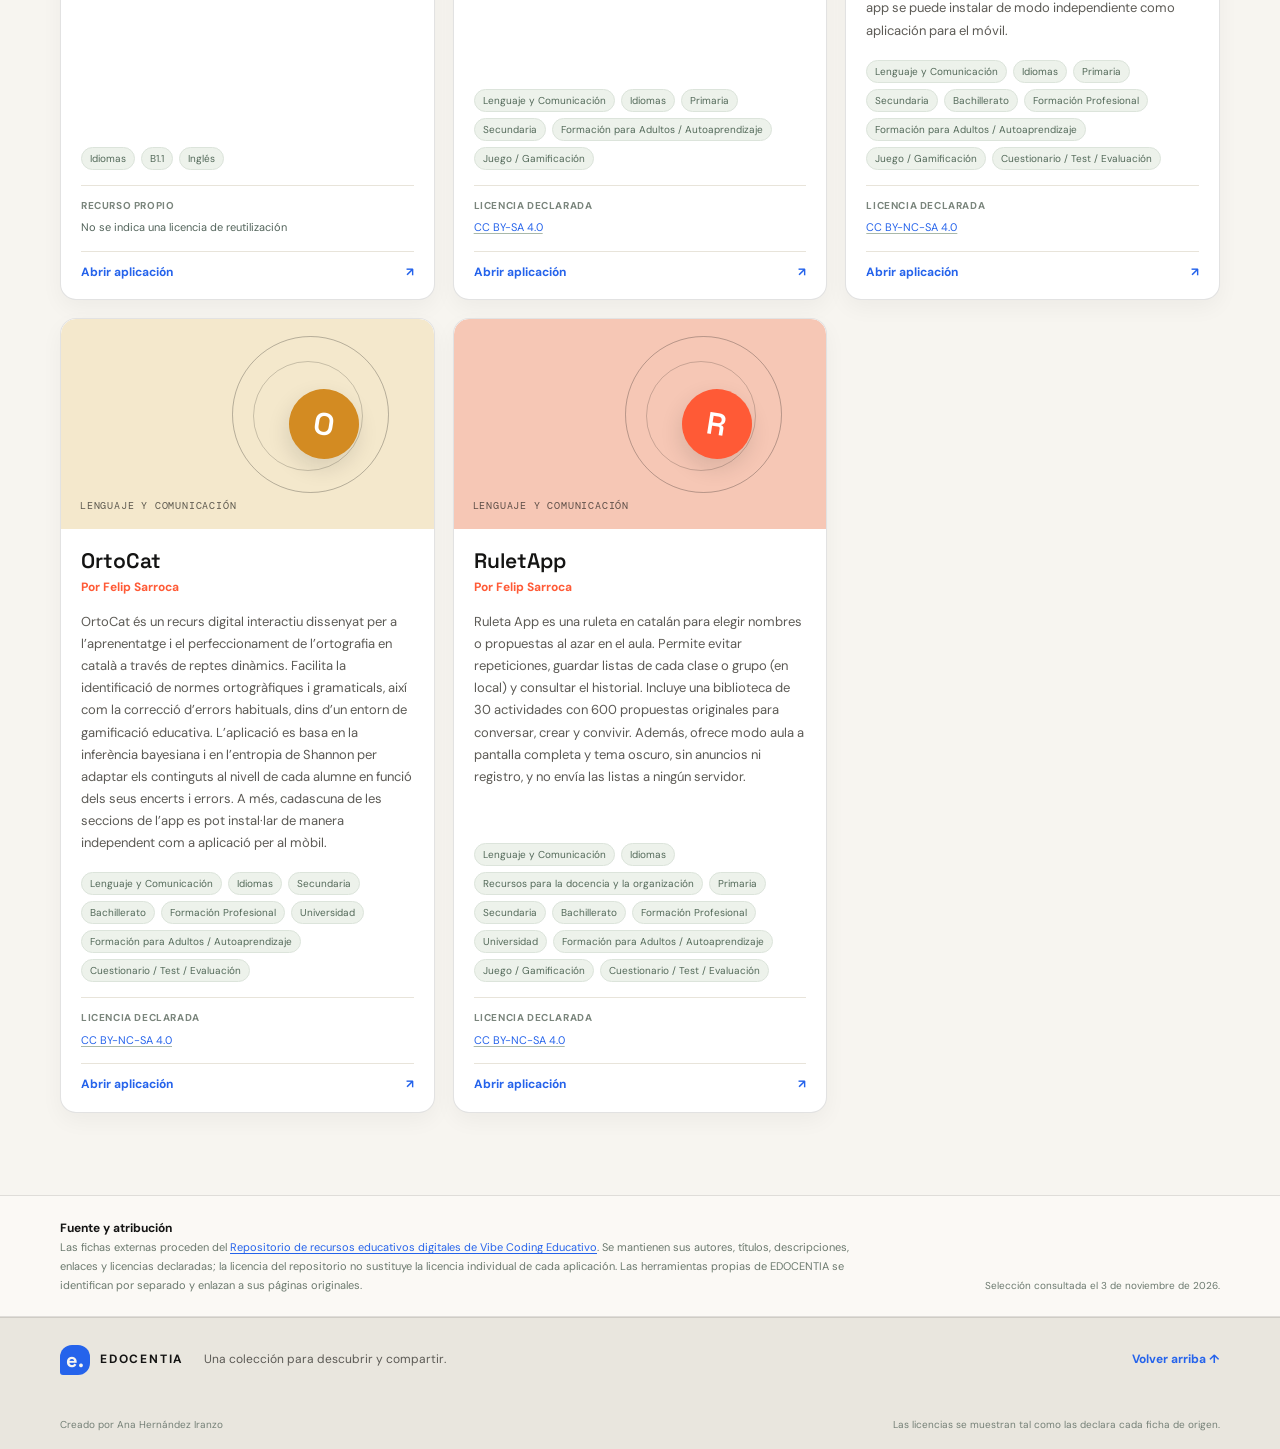
==== commit 35f04999: "Update language library and homepage typography Co-authored-by: Copilot <223556219+Copilot@users.nor" ====
--- a/apps.html
+++ b/apps.html
@@ -4,11 +4,11 @@
   <meta charset="utf-8">
   <meta name="viewport" content="width=device-width, initial-scale=1">
   <meta name="theme-color" content="#f6f3eb">
-  <meta name="description" content="Busca aplicaciones educativas con autoría y licencias Creative Commons de compartir igual declaradas en el repositorio comunitario Vibe Coding Educativo.">
+  <meta name="description" content="Selección de recursos educativos en abierto para inspirarse y crear.">
   <title>Biblioteca abierta — EDOCENTIA</title>
   <link rel="preconnect" href="https://fonts.googleapis.com">
   <link rel="preconnect" href="https://fonts.gstatic.com" crossorigin>
-  <link href="https://fonts.googleapis.com/css2?family=DM+Mono:wght@400;500&family=DM+Sans:wght@400;500;600;700&family=Fraunces:opsz,wght@9..144,500;9..144,600;9..144,700&family=Plus+Jakarta+Sans:wght@400;500;600;700;800&display=swap" rel="stylesheet">
+  <link href="https://fonts.googleapis.com/css2?family=DM+Mono:wght@400;500&family=DM+Sans:wght@400;500;600;700&family=Fraunces:opsz,wght@9..144,500;9..144,600;9..144,700&family=Plus+Jakarta+Sans:wght@400;500;600;700;800&family=Space+Grotesk:wght@400;500;600;700&display=swap" rel="stylesheet">
   <link rel="stylesheet" href="assets/site.css">
   <link rel="stylesheet" href="assets/portal-nav.css">
   <link rel="stylesheet" href="assets/apps.css">
@@ -42,10 +42,10 @@
       <a class="back-link" href="index.html"><span aria-hidden="true">←</span> Volver a EDOCENTIA</a>
       <p class="eyebrow">Recursos educativos · Vibe Coding Educativo</p>
       <h1>Una biblioteca hecha<br><em>para compartir.</em></h1>
-      <p class="catalog-lead">Aplicaciones creadas por docentes para aprender, enseñar y experimentar. Cada ficha conserva el nombre de quien la creó, su descripción y la licencia declarada en el repositorio original.</p>
+      <p class="catalog-lead">Una selección de recursos educativos en abierto para inspirarse y crear.</p>
       <div class="catalog-credit">
-        <span class="credit-mark" aria-hidden="true">BY—SA</span>
-        <p>Esta selección reúne licencias de compartir igual. Las licencias <strong>BY-NC-SA</strong> limitan el uso comercial; en las licencias mixtas se distingue el código de los contenidos.</p>
+        <span class="credit-mark" aria-hidden="true">LICENCIAS</span>
+        <p>Los recursos externos mantienen sus licencias originales. Las licencias <strong>BY-NC-SA</strong> limitan el uso comercial; consulta la licencia individual antes de reutilizar cada material.</p>
       </div>
     </section>
 
@@ -55,11 +55,6 @@
         <p>Una pequeña selección de demos y recursos externos. Abren en sus sitios originales.</p>
       </div>
       <div class="library-link-grid">
-        <a class="library-link-card" href="https://iamtechartist.com/worldline-dancer/" target="_blank" rel="noopener">
-          <span class="library-link-top"><span class="library-link-icon" aria-hidden="true">↝</span><span class="library-link-type">ARTE INTERACTIVO</span></span>
-          <h3>Worldline Dancer</h3><p>Una experiencia generativa para explorar.</p>
-          <span class="library-link-cta">Abrir proyecto <span aria-hidden="true">↗</span></span>
-        </a>
         <a class="library-link-card" href="https://iamtechartist.com/demos/" target="_blank" rel="noopener">
           <span class="library-link-top"><span class="library-link-icon" aria-hidden="true">✳</span><span class="library-link-type">COLECCIÓN</span></span>
           <h3>Demos de Techartist</h3><p>Experimentos y proyectos para descubrir.</p>
@@ -70,11 +65,6 @@
           <h3>Electronics 101</h3><p>Explora conceptos básicos de electrónica.</p>
           <span class="library-link-cta">Abrir recurso <span aria-hidden="true">↗</span></span>
         </a>
-        <a class="library-link-card" href="https://curiousminds123.github.io/UNIT6B1.1/" target="_blank" rel="noopener">
-          <span class="library-link-top"><span class="library-link-icon" aria-hidden="true">Aa</span><span class="library-link-type">INGLÉS · B1</span></span>
-          <h3>Unit 6 · B1.1</h3><p>Practica inglés con una unidad interactiva.</p>
-          <span class="library-link-cta">Abrir unidad <span aria-hidden="true">↗</span></span>
-        </a>
         <a class="library-link-card" href="https://iamtechartist.com/dna-and-the-genetic-code/" target="_blank" rel="noopener">
           <span class="library-link-top"><span class="library-link-icon" aria-hidden="true">DNA</span><span class="library-link-type">BIOLOGÍA · GENÉTICA</span></span>
           <h3>DNA &amp; the Genetic Code</h3><p>Explora el ADN y el código genético.</p>
@@ -84,7 +74,7 @@
     </section>
 
     <section class="catalog-section shell" aria-labelledby="catalog-heading">
-      <h2 id="catalog-heading" class="visually-hidden">Aplicaciones educativas con licencia de compartir igual</h2>
+      <h2 id="catalog-heading" class="visually-hidden">Recursos educativos de idiomas</h2>
       <div class="catalog-controls">
         <label class="search-control" for="catalog-search">
           <span class="control-label">Buscar por nombre, autor o tema</span>
@@ -118,7 +108,7 @@
 
     <section class="source-note">
       <div class="shell source-note-inner">
-        <p><strong>Fuente y atribución</strong><br>Selección de fichas del <a href="https://github.com/Vibe-Coding-Educativo/app_edu" target="_blank" rel="noopener">Repositorio de recursos educativos digitales de Vibe Coding Educativo</a>. Se mantienen los autores, títulos, descripciones, enlaces y licencias declaradas por cada recurso; la licencia del repositorio no sustituye la licencia individual de las aplicaciones. Las fichas y contenidos del sitio de origen se publican bajo <a href="https://creativecommons.org/licenses/by-sa/4.0/deed.es" target="_blank" rel="license noopener">Creative Commons BY-SA 4.0</a>. Las aplicaciones enlazadas pertenecen a sus autores y se abren en sus sitios originales.</p>
+        <p><strong>Fuente y atribución</strong><br>Las fichas externas proceden del <a href="https://github.com/Vibe-Coding-Educativo/app_edu" target="_blank" rel="noopener">Repositorio de recursos educativos digitales de Vibe Coding Educativo</a>. Se mantienen sus autores, títulos, descripciones, enlaces y licencias declaradas; la licencia del repositorio no sustituye la licencia individual de cada aplicación. Las herramientas propias de EDOCENTIA se identifican por separado y enlazan a sus páginas originales.</p>
         <p class="snapshot-date">Selección consultada el <time datetime="2026-11-03">3 de noviembre de 2026</time>.</p>
       </div>
     </section>
@@ -133,7 +123,6 @@
     <div class="shell footer-bottom">
       <span>Creado por Ana Hernández Iranzo</span>
       <span>Las licencias se muestran tal como las declara cada ficha de origen.</span>
-      <a href="https://github.com/Curiousminds123/EDOCENTIA" target="_blank" rel="noopener">Código del proyecto ↗</a>
     </div>
   </footer>
   <script src="assets/portal-nav.js"></script>
--- a/assets/site.css
+++ b/assets/site.css
@@ -11,13 +11,13 @@
   --terracotta: #ff5a36;
   --gold: #f59e0b;
   --line: rgba(20, 20, 19, .12);
-  --serif: "Fraunces", Georgia, serif;
+  --serif: "Space Grotesk", "DM Sans", sans-serif;
   --sans: "DM Sans", "Segoe UI", sans-serif;
 }
 
 * { box-sizing: border-box; }
 html { scroll-behavior: smooth; scroll-padding-top: 86px; }
-body { margin: 0; background: var(--paper); color: var(--ink); font-family: var(--sans); font-size: 16px; line-height: 1.65; }
+body { margin: 0; background: var(--paper); color: var(--ink); font-family: var(--sans); font-size: 17px; line-height: 1.65; }
 a { color: inherit; text-decoration: none; }
 a:focus-visible, button:focus-visible { outline: 3px solid var(--terracotta); outline-offset: 3px; }
 .shell { width: min(1160px, calc(100% - 48px)); margin-inline: auto; }
@@ -27,9 +27,9 @@
 .site-header { position: sticky; z-index: 10; top: 0; border-bottom: 1px solid rgba(32,54,46,.12); background: rgba(247,245,240,.94); backdrop-filter: blur(12px); }
 .header-inner { min-height: 76px; display: flex; align-items: center; justify-content: space-between; gap: 30px; }
 .brand { display: inline-flex; align-items: center; gap: 10px; white-space: nowrap; }
-.brand-mark { width: 36px; height: 36px; display: grid; place-items: center; border-radius: 50%; background: var(--green); color: var(--paper); font-family: var(--serif); font-size: 22px; font-weight: 700; line-height: 1; }
-.brand-name { font-size: 14px; font-weight: 700; letter-spacing: .15em; }
-.primary-nav { display: flex; align-items: center; gap: clamp(16px, 2.2vw, 28px); color: #4c6257; font-size: 13px; font-weight: 600; }
+.brand-mark { width: 36px; height: 36px; display: grid; place-items: center; border-radius: 50%; background: var(--green); color: var(--paper); font-family: var(--serif); font-size: 23px; font-weight: 700; line-height: 1; }
+.brand-name { font-size: 15px; font-weight: 700; letter-spacing: .15em; }
+.primary-nav { display: flex; align-items: center; gap: clamp(16px, 2.2vw, 28px); color: #4c6257; font-size: 14px; font-weight: 600; }
 .primary-nav a { white-space: nowrap; }
 .primary-nav > a:not(.nav-cta):hover, .text-link:hover, .footer-top:hover { color: var(--terracotta); }
 .nav-cta { display: inline-flex; align-items: center; gap: 12px; padding: 11px 16px; border: 1px solid var(--green); border-radius: 4px; color: var(--green); transition: background .2s, color .2s; }
@@ -38,22 +38,22 @@
 
 .hero { min-height: 574px; padding-block: 72px 64px; display: grid; grid-template-columns: 1.05fr .95fr; align-items: center; gap: 64px; }
 .hero-copy { max-width: 610px; }
-.eyebrow { margin: 0 0 18px; color: var(--terracotta); font-size: 11px; font-weight: 700; letter-spacing: .15em; text-transform: uppercase; }
+.eyebrow { margin: 0 0 18px; color: var(--terracotta); font-size: 12px; font-weight: 700; letter-spacing: .15em; text-transform: uppercase; }
 .eyebrow-dot { width: 8px; height: 8px; display: inline-block; margin-right: 7px; border-radius: 50%; background: var(--terracotta); }
 h1, h2, h3, p { margin-top: 0; }
 h1, h2, .paper-title { font-family: var(--serif); font-weight: 600; letter-spacing: -.035em; }
-h1 { max-width: 620px; margin-bottom: 22px; font-size: clamp(42px, 5.2vw, 66px); line-height: 1.08; }
+h1 { max-width: 620px; margin-bottom: 22px; font-size: clamp(43px, 5.2vw, 67px); line-height: 1.08; }
 h1 em { color: var(--green); font-weight: 500; }
 .hero-title-typing .hero-title-character { opacity: 0; }
 .hero-title-typing .hero-title-character.is-visible { opacity: 1; }
-.hero-intro { max-width: 515px; margin-bottom: 30px; color: var(--muted); font-size: 17px; line-height: 1.75; }
+.hero-intro { max-width: 515px; margin-bottom: 30px; color: var(--muted); font-size: 18px; line-height: 1.75; }
 .hero-actions { display: flex; flex-wrap: wrap; align-items: center; gap: 24px; }
-.button { min-height: 48px; display: inline-flex; align-items: center; justify-content: center; gap: 18px; padding: 0 19px; border-radius: 4px; font-size: 13px; font-weight: 700; transition: transform .2s, background .2s; }
+.button { min-height: 48px; display: inline-flex; align-items: center; justify-content: center; gap: 18px; padding: 0 19px; border-radius: 4px; font-size: 14px; font-weight: 700; transition: transform .2s, background .2s; }
 .button:hover { transform: translateY(-2px); }
 .button-primary { background: var(--green); color: white; }
 .button-primary:hover { background: var(--green-dark); }
-.text-link { color: var(--green); font-size: 13px; font-weight: 700; }
-.hero-byline { display: flex; align-items: center; gap: 12px; margin-top: 46px; color: #748077; font-size: 12px; }
+.text-link { color: var(--green); font-size: 14px; font-weight: 700; }
+.hero-byline { display: flex; align-items: center; gap: 12px; margin-top: 46px; color: #748077; font-size: 13px; }
 .hero-byline strong { color: var(--ink); }
 .byline-rule { width: 28px; height: 1px; background: var(--gold); }
 
@@ -61,51 +61,51 @@
 .hero-art::before { content: ""; position: absolute; z-index: -1; width: min(390px, 86%); aspect-ratio: 1; border-radius: 50%; background: #e6eadf; }
 .hero-art::after { content: ""; position: absolute; z-index: -1; width: min(310px, 68%); aspect-ratio: 1; border: 1px solid rgba(36,83,62,.17); border-radius: 50%; }
 .art-paper { width: min(330px, 78%); padding: 22px 24px 17px; position: relative; transform: rotate(-2deg); background: var(--white); box-shadow: 0 18px 45px rgba(37,56,45,.13); }
-.paper-topline, .paper-footer { display: flex; align-items: center; justify-content: space-between; color: #768178; font-size: 8px; font-weight: 700; letter-spacing: .13em; }
+.paper-topline, .paper-footer { display: flex; align-items: center; justify-content: space-between; color: #768178; font-size: 9px; font-weight: 700; letter-spacing: .13em; }
 .paper-date { color: var(--terracotta); }
-.paper-title { margin: 22px 0 16px; font-size: 28px; line-height: 1.12; }
+.paper-title { margin: 22px 0 16px; font-size: 29px; line-height: 1.12; }
 .week-list { border-top: 1px solid #e8e5de; }
 .week-row { min-height: 42px; display: flex; align-items: center; gap: 9px; border-bottom: 1px solid #e8e5de; }
-.day-mark { width: 20px; height: 20px; display: grid; place-items: center; border-radius: 50%; background: #e8eee8; color: var(--green); font-size: 9px; font-weight: 700; }
-.week-task { flex: 1; color: #45554b; font-size: 10px; }
-.week-tag { padding: 3px 6px; border-radius: 20px; font-size: 8px; font-weight: 700; }
+.day-mark { width: 20px; height: 20px; display: grid; place-items: center; border-radius: 50%; background: #e8eee8; color: var(--green); font-size: 10px; font-weight: 700; }
+.week-task { flex: 1; color: #45554b; font-size: 11px; }
+.week-tag { padding: 3px 6px; border-radius: 20px; font-size: 9px; font-weight: 700; }
 .tag-sage { background: #e4eee6; color: #42644c; }
 .tag-sand { background: #f4ecd8; color: #8c6a2c; }
 .tag-rose { background: #f4e3de; color: #9c523d; }
-.paper-note { display: flex; align-items: center; gap: 10px; margin: 19px 0 23px; color: #64736a; font-family: var(--serif); font-size: 14px; font-style: italic; line-height: 1.25; }
-.note-mark { color: var(--terracotta); font-family: var(--sans); font-size: 23px; font-style: normal; }
-.paper-footer { padding-top: 11px; border-top: 1px solid #e8e5de; font-size: 7px; }
+.paper-note { display: flex; align-items: center; gap: 10px; margin: 19px 0 23px; color: #64736a; font-family: var(--serif); font-size: 15px; font-style: italic; line-height: 1.25; }
+.note-mark { color: var(--terracotta); font-family: var(--sans); font-size: 24px; font-style: normal; }
+.paper-footer { padding-top: 11px; border-top: 1px solid #e8e5de; font-size: 8px; }
 .paper-page { color: var(--terracotta); }
-.art-stamp { position: absolute; right: 7%; bottom: 4%; width: 71px; height: 71px; display: grid; place-content: center; border: 1px solid var(--terracotta); border-radius: 50%; color: var(--terracotta); font-size: 9px; font-weight: 700; letter-spacing: .1em; line-height: 1.25; text-align: center; transform: rotate(12deg); }
+.art-stamp { position: absolute; right: 7%; bottom: 4%; width: 71px; height: 71px; display: grid; place-content: center; border: 1px solid var(--terracotta); border-radius: 50%; color: var(--terracotta); font-size: 10px; font-weight: 700; letter-spacing: .1em; line-height: 1.25; text-align: center; transform: rotate(12deg); }
 .art-leaf { position: absolute; z-index: -1; width: 78px; height: 130px; border-radius: 90% 0 90% 0; background: #cbd9c7; opacity: .7; }
 .art-leaf-one { left: 0; top: 25px; transform: rotate(-23deg) scale(.7); }
 .art-leaf-two { right: 4px; top: 27px; transform: rotate(38deg) scale(.55); background: #ddc999; }
 
 .trust-strip { border-block: 1px solid var(--line); background: rgba(255,254,250,.45); }
 .trust-inner { min-height: 92px; display: flex; align-items: center; justify-content: center; gap: clamp(25px, 6vw, 90px); }
-.trust-inner p { display: flex; align-items: baseline; gap: 9px; margin: 0; color: var(--muted); font-size: 12px; }
-.trust-inner strong { color: var(--green); font-family: var(--serif); font-size: 20px; font-weight: 600; }
+.trust-inner p { display: flex; align-items: baseline; gap: 9px; margin: 0; color: var(--muted); font-size: 13px; }
+.trust-inner strong { color: var(--green); font-family: var(--serif); font-size: 21px; font-weight: 600; }
 .trust-divider { width: 1px; height: 28px; background: var(--line); }
 
 .section { padding-block: 100px 110px; }
 .section-heading { display: flex; align-items: end; justify-content: space-between; gap: 48px; margin-bottom: 36px; }
 .section-heading .eyebrow { margin-bottom: 12px; }
-h2 { max-width: 660px; margin-bottom: 0; font-size: clamp(32px, 3.8vw, 46px); line-height: 1.14; }
-.section-intro { max-width: 330px; margin-bottom: 4px; color: var(--muted); font-size: 14px; }
+h2 { max-width: 660px; margin-bottom: 0; font-size: clamp(33px, 3.8vw, 47px); line-height: 1.14; }
+.section-intro { max-width: 330px; margin-bottom: 4px; color: var(--muted); font-size: 15px; }
 .tool-grid { display: grid; grid-template-columns: repeat(3, minmax(0, 1fr)); gap: 13px; }
 .tool-card { min-height: 245px; position: relative; display: flex; flex-direction: column; padding: 23px 23px 20px; border: 1px solid var(--line); background: rgba(255,254,250,.72); transition: border-color .2s, transform .2s, box-shadow .2s; }
 .tool-card:hover { z-index: 1; transform: translateY(-3px); border-color: #b5c5b7; box-shadow: 0 10px 24px rgba(37,56,45,.07); }
-.tool-number { position: absolute; top: 22px; right: 22px; color: #b7c1b6; font-family: var(--serif); font-size: 18px; }
-.tool-type { margin-bottom: 18px; color: var(--terracotta); font-size: 9px; font-weight: 700; letter-spacing: .12em; text-transform: uppercase; }
-.tool-card h3 { margin-bottom: 8px; color: var(--ink); font-family: var(--serif); font-size: 21px; font-weight: 600; letter-spacing: -.02em; }
-.tool-card p { margin-bottom: 17px; color: var(--muted); font-size: 12px; line-height: 1.65; }
-.card-link { display: flex; align-items: center; justify-content: space-between; margin-top: auto; padding-top: 11px; border-top: 1px solid #ebe7de; color: var(--green); font-size: 11px; font-weight: 700; }
+.tool-number { position: absolute; top: 22px; right: 22px; color: #b7c1b6; font-family: var(--serif); font-size: 19px; }
+.tool-type { margin-bottom: 18px; color: var(--terracotta); font-size: 10px; font-weight: 700; letter-spacing: .12em; text-transform: uppercase; }
+.tool-card h3 { margin-bottom: 8px; color: var(--ink); font-family: var(--serif); font-size: 22px; font-weight: 600; letter-spacing: -.02em; }
+.tool-card p { margin-bottom: 17px; color: var(--muted); font-size: 13px; line-height: 1.65; }
+.card-link { display: flex; align-items: center; justify-content: space-between; margin-top: auto; padding-top: 11px; border-top: 1px solid #ebe7de; color: var(--green); font-size: 12px; font-weight: 700; }
 
 .library-band { background: var(--green-dark); color: #f8f5ed; }
 .library-inner { min-height: 380px; display: grid; grid-template-columns: 1fr 250px; align-items: center; gap: 80px; padding-block: 75px; }
 .eyebrow-light { color: #d7bc7e; }
 .library-copy h2 { max-width: 580px; margin-bottom: 18px; }
-.library-copy > p:not(.eyebrow) { max-width: 600px; margin-bottom: 26px; color: #d2ded3; font-size: 14px; line-height: 1.8; }
+.library-copy > p:not(.eyebrow) { max-width: 600px; margin-bottom: 26px; color: #d2ded3; font-size: 15px; line-height: 1.8; }
 .button-paper { background: var(--paper); color: var(--green-dark); }
 .button-paper:hover { background: #fff; }
 .library-actions { display: flex; flex-wrap: wrap; align-items: center; gap: 12px; }
@@ -118,31 +118,31 @@
 .button-telegram svg { width: 20px; height: 20px; flex: 0 0 auto; fill: #55b8e9; }
 .button-telegram:hover { border-color: #fff; background: #fff; color: var(--ink); }
 .library-aside { padding: 10px 0 10px 27px; border-left: 1px solid rgba(246,243,235,.32); }
-.aside-number { color: #e2c47e; font-family: var(--serif); font-size: 72px; line-height: 1; }
-.library-aside p { margin: 10px 0 0; color: #e2e8de; font-size: 12px; line-height: 1.6; }
+.aside-number { color: #e2c47e; font-family: var(--serif); font-size: 73px; line-height: 1; }
+.library-aside p { margin: 10px 0 0; color: #e2e8de; font-size: 13px; line-height: 1.6; }
 .library-aside strong { color: white; }
 .aside-rule { width: 35px; height: 1px; display: block; margin-top: 19px; background: #d7bc7e; }
-.library-aside .aside-small { max-width: 200px; color: #b9c9bc; font-size: 11px; }
+.library-aside .aside-small { max-width: 200px; color: #b9c9bc; font-size: 12px; }
 
 .about-section { display: grid; grid-template-columns: 74px 1fr 245px; align-items: start; gap: 33px; padding-block: 90px; }
-.about-mark { width: 62px; height: 62px; display: grid; place-items: center; border: 1px solid #c9c4b8; border-radius: 50%; color: var(--terracotta); font-family: var(--serif); font-size: 32px; }
-.about-copy h2 { margin-bottom: 18px; font-size: 36px; }
-.about-copy > p:not(.eyebrow) { max-width: 600px; color: var(--muted); font-size: 14px; }
-.about-copy .about-byline { margin-top: 21px; color: var(--ink); font-size: 12px; }
+.about-mark { width: 62px; height: 62px; display: grid; place-items: center; border: 1px solid #c9c4b8; border-radius: 50%; color: var(--terracotta); font-family: var(--serif); font-size: 33px; }
+.about-copy h2 { margin-bottom: 18px; font-size: 37px; }
+.about-copy > p:not(.eyebrow) { max-width: 600px; color: var(--muted); font-size: 15px; }
+.about-copy .about-byline { margin-top: 21px; color: var(--ink); font-size: 13px; }
 .about-links { display: grid; gap: 0; padding-top: 7px; }
-.about-links a { display: flex; justify-content: space-between; gap: 12px; padding: 10px 0; border-bottom: 1px solid var(--line); color: var(--green); font-size: 11px; font-weight: 700; }
+.about-links a { display: flex; justify-content: space-between; gap: 12px; padding: 10px 0; border-bottom: 1px solid var(--line); color: var(--green); font-size: 12px; font-weight: 700; }
 .about-links a:hover { color: var(--terracotta); }
 .site-footer { border-top: 1px solid var(--line); background: #ede9de; }
 .footer-main { min-height: 83px; display: flex; align-items: center; gap: 20px; }
-.brand-footer .brand-mark { width: 30px; height: 30px; font-size: 19px; }
-.brand-footer .brand-name { font-size: 11px; }
-.footer-main > p { margin: 0; color: var(--muted); font-size: 11px; }
-.footer-top { margin-left: auto; color: var(--green); font-size: 11px; font-weight: 700; }
-.footer-bottom { min-height: 48px; display: flex; align-items: center; justify-content: space-between; gap: 18px; border-top: 1px solid #dcd7ca; color: #758077; font-size: 9px; }
+.brand-footer .brand-mark { width: 30px; height: 30px; font-size: 20px; }
+.brand-footer .brand-name { font-size: 12px; }
+.footer-main > p { margin: 0; color: var(--muted); font-size: 12px; }
+.footer-top { margin-left: auto; color: var(--green); font-size: 12px; font-weight: 700; }
+.footer-bottom { min-height: 48px; display: flex; align-items: center; justify-content: space-between; gap: 18px; border-top: 1px solid #dcd7ca; color: #758077; font-size: 10px; }
 .footer-bottom a { color: var(--green); font-weight: 700; }
 
 @media (max-width: 780px) {
-  .menu-toggle { display: flex; align-items: center; gap: 9px; padding: 9px 0 9px 9px; border: 0; background: transparent; color: var(--green); font: 700 12px var(--sans); cursor: pointer; }
+  .menu-toggle { display: flex; align-items: center; gap: 9px; padding: 9px 0 9px 9px; border: 0; background: transparent; color: var(--green); font: 700 13px var(--sans); cursor: pointer; }
   .menu-lines, .menu-lines::before, .menu-lines::after { width: 17px; height: 1px; display: block; background: currentColor; }
   .menu-lines { position: relative; }
   .menu-lines::before, .menu-lines::after { content: ""; position: absolute; left: 0; }
@@ -167,9 +167,9 @@
 @media (max-width: 620px) {
   .shell { width: min(100% - 36px, 500px); }
   .header-inner { min-height: 66px; }
-  .brand-mark { width: 32px; height: 32px; font-size: 20px; }
-  .brand-name { font-size: 12px; }
-  .menu-toggle { display: flex; align-items: center; gap: 9px; padding: 9px 0 9px 9px; border: 0; background: transparent; color: var(--green); font: 700 12px var(--sans); }
+  .brand-mark { width: 32px; height: 32px; font-size: 21px; }
+  .brand-name { font-size: 13px; }
+  .menu-toggle { display: flex; align-items: center; gap: 9px; padding: 9px 0 9px 9px; border: 0; background: transparent; color: var(--green); font: 700 13px var(--sans); }
   .menu-lines, .menu-lines::before, .menu-lines::after { width: 17px; height: 1px; display: block; background: currentColor; }
   .menu-lines { position: relative; }
   .menu-lines::before, .menu-lines::after { content: ""; position: absolute; left: 0; }
@@ -180,27 +180,27 @@
   .primary-nav > a { padding: 12px 4px; border-bottom: 1px solid var(--line); }
   .primary-nav .nav-cta { justify-content: space-between; margin-top: 9px; padding: 11px 13px; border: 1px solid var(--green); }
   .hero { grid-template-columns: 1fr; gap: 26px; padding-block: 49px 35px; }
-  h1 { font-size: clamp(40px, 11vw, 54px); }
-  .hero-intro { font-size: 15px; }
+  h1 { font-size: clamp(41px, 11vw, 55px); }
+  .hero-intro { font-size: 16px; }
   .hero-byline { margin-top: 30px; }
   .hero-art { min-height: 330px; }
   .art-paper { width: min(305px, 80%); }
   .art-stamp { right: 2%; }
   .trust-inner { min-height: 0; align-items: start; justify-content: space-between; gap: 12px; padding-block: 18px; }
-  .trust-inner p { flex-direction: column; gap: 0; font-size: 9px; line-height: 1.4; }
-  .trust-inner strong { font-size: 17px; }
+  .trust-inner p { flex-direction: column; gap: 0; font-size: 10px; line-height: 1.4; }
+  .trust-inner strong { font-size: 18px; }
   .trust-divider { height: 34px; margin-top: 4px; }
   .section { padding-block: 68px; }
-  h2 { font-size: 34px; }
+  h2 { font-size: 35px; }
   .tool-grid { grid-template-columns: 1fr; gap: 10px; }
   .tool-card { min-height: 215px; }
   .library-inner { min-height: auto; grid-template-columns: 1fr; gap: 36px; padding-block: 64px; }
-  .library-copy h2 { font-size: 38px; }
+  .library-copy h2 { font-size: 39px; }
   .library-aside { padding: 0 0 0 20px; }
-  .aside-number { font-size: 56px; }
+  .aside-number { font-size: 57px; }
   .about-section { grid-template-columns: 1fr; gap: 16px; padding-block: 64px; }
-  .about-mark { width: 45px; height: 45px; font-size: 25px; }
-  .about-copy h2 { font-size: 32px; }
+  .about-mark { width: 45px; height: 45px; font-size: 26px; }
+  .about-copy h2 { font-size: 33px; }
   .about-links { grid-column: 1; grid-template-columns: 1fr; }
   .footer-main { min-height: auto; flex-wrap: wrap; gap: 12px 16px; padding-block: 18px; }
   .footer-main > p { flex-basis: calc(100% - 4px); order: 2; }
@@ -221,41 +221,41 @@
 .hero-art::before { width: min(390px, 95%); background: #e8e4da; }
 .hero-art::after { width: min(350px, 85%); border-color: rgba(20,20,19,.15); }
 .playground-frame { width: min(100%, 470px); aspect-ratio: 1.08; position: relative; overflow: hidden; border: 1px solid rgba(20,20,19,.12); border-radius: 20px; background: radial-gradient(ellipse at 50% 35%, #fff 0%, #f1eee6 75%); box-shadow: 0 24px 60px rgba(20,20,19,.09); }
-.playground-label { position: absolute; z-index: 1; top: 17px; right: 18px; left: 18px; display: flex; justify-content: space-between; color: #77736b; font: 500 9px/1.3 "DM Mono", monospace; letter-spacing: .08em; pointer-events: none; }
+.playground-label { position: absolute; z-index: 1; top: 17px; right: 18px; left: 18px; display: flex; justify-content: space-between; color: #77736b; font: 500 10px/1.3 "DM Mono", monospace; letter-spacing: .08em; pointer-events: none; }
 #hero-canvas { width: 100%; height: 100%; display: block; touch-action: none; cursor: grab; }
 #hero-canvas:active { cursor: grabbing; }
-.playground-hint { position: absolute; right: 14px; bottom: 10px; left: 14px; margin: 0; color: #666159; font: 10px "DM Mono", monospace; text-align: center; pointer-events: none; }
+.playground-hint { position: absolute; right: 14px; bottom: 10px; left: 14px; margin: 0; color: #666159; font: 11px "DM Mono", monospace; text-align: center; pointer-events: none; }
 .playground-links { position: absolute; right: 0; bottom: 2px; left: 0; display: flex; justify-content: center; flex-wrap: wrap; gap: 8px; }
-.playground-links a { display: inline-flex; align-items: center; gap: 7px; padding: 6px 10px; border: 1px solid rgba(20,20,19,.12); border-radius: 999px; background: rgba(255,255,255,.82); color: var(--ink); font-size: 10px; font-weight: 600; transition: transform .3s cubic-bezier(.22,1,.36,1), border-color .2s; }
+.playground-links a { display: inline-flex; align-items: center; gap: 7px; padding: 6px 10px; border: 1px solid rgba(20,20,19,.12); border-radius: 999px; background: rgba(255,255,255,.82); color: var(--ink); font-size: 11px; font-weight: 600; transition: transform .3s cubic-bezier(.22,1,.36,1), border-color .2s; }
 .playground-links a:hover { transform: translateY(-2px); border-color: var(--ink); }
 .toy-dot { width: 8px; height: 8px; border-radius: 50%; }
 .dot-coral { background: #ff5a36; }.dot-blue { background: #2563eb; }.dot-yellow { background: #f59e0b; }.dot-mint { background: #10b981; }
 .ticker { overflow: hidden; border-block: 1px solid var(--line); background: #efede7; }
 .ticker-track { width: max-content; display: flex; animation: ticker-scroll 38s linear infinite; }
 .ticker:hover .ticker-track, .ticker:focus-within .ticker-track { animation-play-state: paused; }
-.ticker-track span { display: flex; align-items: center; gap: 28px; padding: 16px 14px; color: #292823; font: 500 11px "DM Mono", monospace; letter-spacing: .1em; text-transform: uppercase; }
-.ticker-track i { color: var(--terracotta); font-size: 14px; font-style: normal; }
+.ticker-track span { display: flex; align-items: center; gap: 28px; padding: 16px 14px; color: #292823; font: 500 12px "DM Mono", monospace; letter-spacing: .1em; text-transform: uppercase; }
+.ticker-track i { color: var(--terracotta); font-size: 15px; font-style: normal; }
 @keyframes ticker-scroll { to { transform: translateX(-50%); } }
 .shelves-section { padding-bottom: 48px; }
 .shelf-grid { display: grid; grid-template-columns: repeat(4, minmax(0,1fr)); gap: 12px; }
 .shelf-item { min-height: 215px; position: relative; display: flex; flex-direction: column; overflow: hidden; padding: 19px 16px 16px 0; border-top: 1px solid rgba(20,20,19,.3); color: var(--ink); transition: transform .3s cubic-bezier(.22,1,.36,1), border-color .2s; }
 .shelf-item:hover { transform: translateX(4px); border-color: var(--green); }
-.shelf-count { position: relative; z-index: 1; display: flex; align-items: baseline; gap: 7px; font: 500 29px/1 "DM Mono", monospace; }
-.shelf-count small { color: var(--muted); font: 9px "DM Mono", monospace; letter-spacing: .06em; }
-.shelf-symbol { position: absolute; top: 12px; right: 18px; color: rgba(20,20,19,.18); font: 70px/1 var(--serif); }
-.shelf-item h3 { margin: auto 0 5px; font: 700 18px/1.2 var(--display); letter-spacing: -.035em; }
-.shelf-item p { max-width: 29ch; margin: 0 0 11px; color: var(--muted); font-size: 12px; line-height: 1.55; }
-.shelf-link { display: flex; justify-content: space-between; align-items: center; padding-top: 7px; color: var(--green); font: 700 10px var(--display); }
+.shelf-count { position: relative; z-index: 1; display: flex; align-items: baseline; gap: 7px; font: 500 30px/1 "DM Mono", monospace; }
+.shelf-count small { color: var(--muted); font: 10px "DM Mono", monospace; letter-spacing: .06em; }
+.shelf-symbol { position: absolute; top: 12px; right: 18px; color: rgba(20,20,19,.18); font: 71px/1 var(--serif); }
+.shelf-item h3 { margin: auto 0 5px; font: 700 19px/1.2 var(--display); letter-spacing: -.035em; }
+.shelf-item p { max-width: 29ch; margin: 0 0 11px; color: var(--muted); font-size: 13px; line-height: 1.55; }
+.shelf-link { display: flex; justify-content: space-between; align-items: center; padding-top: 7px; color: var(--green); font: 700 11px var(--display); }
 .shelf-create .shelf-symbol { color: var(--terracotta); }
 .shelf-assess .shelf-symbol { color: #3028d9; }
 .shelf-play .shelf-symbol { color: var(--gold); }
 .shelf-explore .shelf-symbol { color: #10b981; }
 .tool-filters { display: flex; align-items: center; flex-wrap: wrap; gap: 8px; margin: 25px 0 15px; }
-.filter-chip { min-height: 35px; padding: 0 13px; border: 1px solid var(--line); border-radius: 999px; background: transparent; color: var(--ink); font: 600 10px var(--sans); cursor: pointer; transition: background .2s, color .2s, border-color .2s; }
+.filter-chip { min-height: 35px; padding: 0 13px; border: 1px solid var(--line); border-radius: 999px; background: transparent; color: var(--ink); font: 600 11px var(--sans); cursor: pointer; transition: background .2s, color .2s, border-color .2s; }
 .filter-chip:hover { border-color: var(--ink); }
 .filter-chip.is-active { border-color: var(--ink); background: var(--ink); color: white; }
-.filter-chip span { margin-left: 4px; color: #b8b6b0; font: 10px "DM Mono", monospace; }
-.filter-count { margin-left: auto; color: var(--muted); font: 10px "DM Mono", monospace; }
+.filter-chip span { margin-left: 4px; color: #b8b6b0; font: 11px "DM Mono", monospace; }
+.filter-count { margin-left: auto; color: var(--muted); font: 11px "DM Mono", monospace; }
 .tool-card[hidden] { display: none; }
 .tool-card { border-radius: 12px; background: rgba(255,255,255,.78); }
 .card-link span, .shelf-link span, .exhibit-link span, .text-link span, .footer-top { transition: transform .3s cubic-bezier(.22,1,.36,1); }
@@ -265,9 +265,9 @@
 .process-list { display: grid; grid-template-columns: repeat(4, minmax(0,1fr)); gap: 0; padding: 0; margin: 0; list-style: none; }
 .process-list li { padding: 18px 22px 0 0; border-top: 1px solid rgba(20,20,19,.22); }
 .process-list li + li { padding-left: 20px; border-left: 1px solid var(--line); }
-.process-list li > span { color: var(--terracotta); font: 11px "DM Mono", monospace; }
-.process-list h3 { margin: 20px 0 7px; font: 700 17px/1.25 var(--display); }
-.process-list p { max-width: 220px; margin: 0; color: var(--muted); font-size: 12px; line-height: 1.6; }
+.process-list li > span { color: var(--terracotta); font: 12px "DM Mono", monospace; }
+.process-list h3 { margin: 20px 0 7px; font: 700 18px/1.25 var(--display); }
+.process-list p { max-width: 220px; margin: 0; color: var(--muted); font-size: 13px; line-height: 1.6; }
 .exhibition-section { padding-block: 90px; }
 .exhibit-grid { display: grid; grid-template-columns: repeat(2, minmax(0,1fr)); gap: 18px; }
 .exhibit-card { overflow: hidden; border: 1px solid var(--line); border-radius: 16px; background: #fff; transition: transform .35s cubic-bezier(.22,1,.36,1), box-shadow .25s; }
@@ -275,96 +275,81 @@
 .exhibit-visual { height: auto; aspect-ratio: 16/9; position: relative; display: block; overflow: hidden; border-radius: 15px 15px 0 0; }
 .visual-prompts { background: #f6c7b5; }
 .visual-rubrics { background: #dce5fc; }
-.visual-kicker { position: absolute; z-index: 2; top: 18px; left: 20px; color: rgba(20,20,19,.65); font: 9px "DM Mono", monospace; letter-spacing: .08em; }
-.visual-note { position: absolute; z-index: 2; top: 50%; left: 11%; color: var(--ink); font: 600 clamp(25px,3vw,42px)/1.02 var(--serif); transform: translateY(-40%); }
+.visual-kicker { position: absolute; z-index: 2; top: 18px; left: 20px; color: rgba(20,20,19,.65); font: 10px "DM Mono", monospace; letter-spacing: .08em; }
+.visual-note { position: absolute; z-index: 2; top: 50%; left: 11%; color: var(--ink); font: 600 clamp(26px,3vw,43px)/1.02 var(--serif); transform: translateY(-40%); }
 .visual-orbit { position: absolute; width: 190px; aspect-ratio: 1; border: 1px solid rgba(20,20,19,.32); border-radius: 50%; }
 .orbit-one { top: 16%; right: 18%; }.orbit-two { top: 25%; right: 11%; width: 155px; border-color: rgba(20,20,19,.2); }
-.visual-sticker { position: absolute; top: 28%; right: 22%; width: 72px; height: 72px; display: grid; place-content: center; border-radius: 50%; background: var(--terracotta); color: white; font: 600 18px/1.1 var(--serif); text-align: center; transform: rotate(12deg); }
-.sticker-violet { top: auto; right: 14%; bottom: 18%; background: #8b5cf6; font: 13px/1.2 "DM Mono", monospace; transform: rotate(-10deg); }
+.visual-sticker { position: absolute; top: 28%; right: 22%; width: 72px; height: 72px; display: grid; place-content: center; border-radius: 50%; background: var(--terracotta); color: white; font: 600 19px/1.1 var(--serif); text-align: center; transform: rotate(12deg); }
+.sticker-violet { top: auto; right: 14%; bottom: 18%; background: #8b5cf6; font: 14px/1.2 "DM Mono", monospace; transform: rotate(-10deg); }
 .rubric-sheet { width: 34%; height: 58%; position: absolute; top: 24%; left: 35%; display: flex; flex-direction: column; justify-content: center; gap: 15px; padding: 20px; border: 1px solid rgba(20,20,19,.15); border-radius: 5px; background: #fff; box-shadow: 12px 13px 0 rgba(20,20,19,.08); transform: rotate(-5deg); }
 .rubric-sheet i { width: 72%; height: 4px; display: block; border-radius: 4px; background: #d8d6d1; }.rubric-sheet i:nth-child(2) { width: 54%; }.rubric-sheet i:nth-child(3) { width: 85%; }.rubric-sheet i:nth-child(4) { width: 61%; }
-.rubric-sheet b { position: absolute; right: 14px; bottom: 12px; color: #10b981; font: 24px var(--sans); }
+.rubric-sheet b { position: absolute; right: 14px; bottom: 12px; color: #10b981; font: 25px var(--sans); }
 .exhibit-body { padding: 19px 22px 21px; }
-.exhibit-meta { display: flex; align-items: center; justify-content: space-between; gap: 10px; margin-bottom: 12px; color: var(--muted); font: 9px "DM Mono", monospace; text-transform: uppercase; }
-.new-badge { padding: 4px 7px; border-radius: 999px; background: #ffede6; color: #b8381d; font-size: 8px; }
+.exhibit-meta { display: flex; align-items: center; justify-content: space-between; gap: 10px; margin-bottom: 12px; color: var(--muted); font: 10px "DM Mono", monospace; text-transform: uppercase; }
+.new-badge { padding: 4px 7px; border-radius: 999px; background: #ffede6; color: #b8381d; font-size: 9px; }
 .badge-blue { background: #e8efff; color: #234da8; }
-.exhibit-body h3 { margin-bottom: 8px; font: 600 24px/1.15 var(--serif); }
-.exhibit-body p { min-height: 48px; margin-bottom: 16px; color: var(--muted); font-size: 12px; line-height: 1.65; }
-.exhibit-link { display: flex; justify-content: space-between; padding-top: 12px; border-top: 1px solid var(--line); color: var(--green); font-size: 11px; font-weight: 700; }
+.exhibit-body h3 { margin-bottom: 8px; font: 600 25px/1.15 var(--serif); }
+.exhibit-body p { min-height: 48px; margin-bottom: 16px; color: var(--muted); font-size: 13px; line-height: 1.65; }
+.exhibit-link { display: flex; justify-content: space-between; padding-top: 12px; border-top: 1px solid var(--line); color: var(--green); font-size: 12px; font-weight: 700; }
 .library-band { background: #24231f; }
 .about-section { padding-block: 82px; }
 .field-notes { padding-block: 78px; border-block: 1px solid var(--line); background: #eae8e1; }
 .notes-layout { display: grid; grid-template-columns: .8fr 1.2fr; gap: 70px; }
-.notes-intro h2 { margin-bottom: 15px; font-size: clamp(34px,4vw,47px); }
+.notes-intro h2 { margin-bottom: 15px; font-size: clamp(35px,4vw,48px); }
 .notes-intro h2 em { color: var(--terracotta); font-weight: 500; }
-.notes-intro > p:not(.eyebrow) { max-width: 330px; color: var(--muted); font-size: 13px; }
+.notes-intro > p:not(.eyebrow) { max-width: 330px; color: var(--muted); font-size: 14px; }
 .notes-intro .text-link { display: inline-block; margin-top: 9px; }
 .notes-list { display: grid; }
 .note-card { padding: 16px 0; border-top: 1px solid rgba(20,20,19,.2); }
-.note-date { color: var(--muted); font: 9px "DM Mono", monospace; letter-spacing: .07em; }
-.note-card h3 { margin: 8px 0 5px; font: 600 20px/1.2 var(--serif); }
-.note-card p { max-width: 550px; margin: 0; color: var(--muted); font-size: 12px; }
-.sound-strip { min-height: 170px; display: grid; grid-template-columns: 1fr 1fr; align-items: center; gap: 35px; padding-block: 35px; }
-.sound-copy .eyebrow { margin-bottom: 5px; }.sound-copy h2 { margin-bottom: 5px; font-size: 24px; }
-.sound-copy > p:last-child { margin: 0; color: var(--muted); font-size: 12px; font-style: italic; }
-.sound-player { display: flex; align-items: center; gap: 14px; }
-.sound-button { width: 44px; height: 44px; flex: 0 0 auto; border: 0; border-radius: 50%; background: var(--ink); color: white; cursor: pointer; transition: transform .3s cubic-bezier(.22,1,.36,1), background .2s; }
-.sound-button:hover { transform: scale(1.06); background: var(--green); }
-.sound-icon { font-size: 13px; }.sound-wave { height: 34px; display: flex; flex: 1; align-items: center; justify-content: space-between; gap: 3px; }
-.sound-wave i { width: 3px; height: 30%; border-radius: 3px; background: #bab7ae; }
-.sound-wave i:nth-child(3n) { height: 75%; }.sound-wave i:nth-child(4n) { height: 48%; }.sound-wave i:nth-child(5n) { height: 95%; }
-.sound-player.is-playing .sound-wave i { animation: wave .65s ease-in-out infinite alternate; background: var(--terracotta); }
-.sound-player.is-playing .sound-wave i:nth-child(2n) { animation-delay: .2s; }.sound-player.is-playing .sound-wave i:nth-child(3n) { animation-delay: .4s; }
-@keyframes wave { to { transform: scaleY(.35); } }
-.sound-time { min-width: 120px; color: var(--muted); font: 8px "DM Mono", monospace; }
+.note-date { color: var(--muted); font: 10px "DM Mono", monospace; letter-spacing: .07em; }
+.note-card h3 { margin: 8px 0 5px; font: 600 21px/1.2 var(--serif); }
+.note-card p { max-width: 550px; margin: 0; color: var(--muted); font-size: 13px; }
 .footer-directory { display: grid; grid-template-columns: 1fr 1fr 1fr; gap: 25px; padding-block: 23px 30px; border-top: 1px solid #dcd7ca; }
 .footer-directory > div { display: grid; align-content: start; gap: 5px; }
-.footer-directory > div > span { margin-bottom: 5px; color: #77736b; font: 9px "DM Mono", monospace; letter-spacing: .1em; }
-.footer-directory a { width: fit-content; color: var(--ink); font-size: 11px; }.footer-directory a:hover { color: var(--green); }
-.footer-directory > p { align-self: end; justify-self: end; margin: 0; color: var(--muted); font: italic 19px/1.2 var(--serif); text-align: right; }
+.footer-directory > div > span { margin-bottom: 5px; color: #77736b; font: 10px "DM Mono", monospace; letter-spacing: .1em; }
+.footer-directory a { width: fit-content; color: var(--ink); font-size: 12px; }.footer-directory a:hover { color: var(--green); }
+.footer-directory > p { align-self: end; justify-self: end; margin: 0; color: var(--muted); font: italic 20px/1.2 var(--serif); text-align: right; }
 .site-footer { background: #e9e6de; }
 .footer-bottom { border-top: 0; }
 @media (max-width: 900px) {
   .shelf-grid { grid-template-columns: repeat(2,minmax(0,1fr)); }
   .notes-layout { gap: 35px; }
-  .sound-strip { grid-template-columns: 1fr; gap: 20px; }
 }
 @media (max-width: 620px) {
   .playground-frame { aspect-ratio: 1.02; }
   .hero-art { min-height: 385px; }
-  .playground-links { gap: 5px; }.playground-links a { padding: 6px 8px; font-size: 9px; }
+  .playground-links { gap: 5px; }.playground-links a { padding: 6px 8px; font-size: 10px; }
   .ticker-track { animation-duration: 48s; }
   .shelf-grid { grid-template-columns: 1fr 1fr; gap: 0; }
   .shelf-item { min-height: 190px; padding: 14px 12px 12px 0; }
   .shelf-item:nth-child(even) { padding-left: 14px; border-left: 1px solid var(--line); }
-  .shelf-count { font-size: 24px; }.shelf-count small { font-size: 7px; }
-  .shelf-item h3 { font-size: 16px; }.shelf-item p { font-size: 11px; }
-  .tool-filters { gap: 6px; }.filter-chip { min-height: 32px; padding-inline: 10px; font-size: 9px; }
+  .shelf-count { font-size: 25px; }.shelf-count small { font-size: 8px; }
+  .shelf-item h3 { font-size: 17px; }.shelf-item p { font-size: 12px; }
+  .tool-filters { gap: 6px; }.filter-chip { min-height: 32px; padding-inline: 10px; font-size: 10px; }
   .filter-count { width: 100%; margin: 3px 0 0; }
   .process-band { padding-block: 57px; }.process-list { grid-template-columns: 1fr 1fr; row-gap: 0; }
   .process-list .process-step { min-height: 190px; padding-right: 12px; }
   .process-list .process-step + .process-step { padding-left: 13px; }
   .process-list .process-step:nth-child(odd) { padding-left: 0; border-left: 0; }
   .process-list .process-step:nth-child(n + 3) { border-top: 1px solid rgba(20,20,19,.24); }
-  .process-list h3 { margin-top: 15px; font-size: 15px; }
+  .process-list h3 { margin-top: 15px; font-size: 16px; }
   .exhibition-section { padding-block: 65px; }.exhibit-grid { grid-template-columns: 1fr; gap: 13px; }
-  .exhibit-body { padding: 16px; }.exhibit-body h3 { font-size: 22px; }.exhibit-body p { min-height: 0; }
+  .exhibit-body { padding: 16px; }.exhibit-body h3 { font-size: 23px; }.exhibit-body p { min-height: 0; }
   .notes-layout { grid-template-columns: 1fr; gap: 28px; }.field-notes { padding-block: 58px; }
-  .sound-strip { padding-block: 32px; }.sound-player { gap: 9px; }.sound-time { min-width: 84px; font-size: 7px; }
   .footer-directory { grid-template-columns: 1fr 1fr; }.footer-directory > p { grid-column: 1/-1; justify-self: start; text-align: left; }
 }
 @media (prefers-reduced-motion: reduce) {
-  .ticker-track, .sound-player.is-playing .sound-wave i { animation: none; }
-}
-
-:root { --display: var(--sans); }
-.button, .nav-cta, .filter-chip, .sound-button {
+  .ticker-track { animation: none; }
+}
+
+:root { --display: var(--serif); }
+.button, .nav-cta, .filter-chip {
   transition: transform .25s cubic-bezier(.22,1,.36,1), background .2s, color .2s, border-color .2s;
 }
-.button:hover, .nav-cta:hover, .filter-chip:hover, .sound-button:hover {
+.button:hover, .nav-cta:hover, .filter-chip:hover {
   transform: translateY(-2px);
 }
-.button:active, .nav-cta:active, .filter-chip:active, .sound-button:active {
+.button:active, .nav-cta:active, .filter-chip:active {
   transform: translateY(1px);
 }
 .tool-grid {
@@ -388,10 +373,10 @@
   border-color: var(--green);
   box-shadow: none;
 }
-.tool-number { top: 20px; right: 0; color: rgba(20,20,19,.45); font: 500 11px "DM Mono", monospace; }
-.tool-type { margin-bottom: 8px; color: var(--terracotta); font-size: 9px; font-weight: 700; letter-spacing: .12em; text-transform: uppercase; }
-.tool-card h3 { max-width: 88%; margin-bottom: 5px; font-family: var(--serif); font-size: 20px; font-weight: 600; line-height: 1.2; letter-spacing: -.02em; }
-.tool-card p { max-width: 44ch; margin-bottom: 10px; color: var(--muted); font-size: 13px; line-height: 1.55; }
+.tool-number { top: 20px; right: 0; color: rgba(20,20,19,.45); font: 500 12px "DM Mono", monospace; }
+.tool-type { margin-bottom: 8px; color: var(--terracotta); font-size: 10px; font-weight: 700; letter-spacing: .12em; text-transform: uppercase; }
+.tool-card h3 { max-width: 88%; margin-bottom: 5px; font-family: var(--serif); font-size: 21px; font-weight: 600; line-height: 1.2; letter-spacing: -.02em; }
+.tool-card p { max-width: 44ch; margin-bottom: 10px; color: var(--muted); font-size: 14px; line-height: 1.55; }
 .card-link {
   display: inline-flex;
   align-items: center;
@@ -401,7 +386,7 @@
   padding-top: 0;
   border-top: 0;
   color: var(--green);
-  font-size: 11px;
+  font-size: 12px;
   font-weight: 700;
 }
 .tool-card:focus-visible, .shelf-item:focus-visible, .exhibit-card:focus-within, .library-link-card:focus-visible {
@@ -419,7 +404,7 @@
   background: transparent;
 }
 .process-list .process-step + .process-step { padding-left: 20px; border-left: 1px solid var(--line); }
-.process-number { position: absolute; top: 20px; right: 19px; color: #57545d; font: 500 10px "DM Mono", monospace; }
+.process-number { position: absolute; top: 20px; right: 19px; color: #57545d; font: 500 11px "DM Mono", monospace; }
 .process-icon {
   width: 42px;
   height: 42px;
@@ -435,8 +420,8 @@
 .process-play .process-icon { color: #2563eb; }
 .process-icon svg { width: 24px; height: 24px; fill: none; stroke: currentColor; stroke-width: 1.8; stroke-linecap: round; stroke-linejoin: round; }
 .process-step:hover .process-icon { transform: rotate(-8deg) scale(1.08); }
-.process-step h3 { margin: 17px 0 7px; font-size: 18px; line-height: 1.2; }
-.process-step p { max-width: 25ch; margin: 0; color: var(--muted); font-size: 12px; line-height: 1.55; }
+.process-step h3 { margin: 17px 0 7px; font-size: 19px; line-height: 1.2; }
+.process-step p { max-width: 25ch; margin: 0; color: var(--muted); font-size: 13px; line-height: 1.55; }
 .exhibit-grid { align-items: stretch; gap: 18px; }
 .exhibit-card {
   display: flex;
@@ -449,7 +434,7 @@
 .exhibit-card:hover { transform: translateY(-4px); box-shadow: 0 18px 40px rgba(20,20,19,.09); }
 .exhibit-visual { flex: 0 0 auto; border-radius: 15px 15px 0 0; }
 .exhibit-body { flex: 1; display: flex; flex-direction: column; }
-.exhibit-body h3 { font-size: 22px; line-height: 1.18; }
+.exhibit-body h3 { font-size: 23px; line-height: 1.18; }
 .exhibit-body p { min-height: 0; max-width: 43ch; }
 .exhibit-link { margin-top: auto; }
 .library-link-grid { display: grid; grid-template-columns: repeat(2, minmax(0,1fr)); gap: 0 32px; }
@@ -468,21 +453,21 @@
 .library-link-card:hover { transform: translateX(4px); border-color: var(--green); box-shadow: none; }
 .library-link-top { display: flex; align-items: center; justify-content: space-between; gap: 10px; margin-bottom: 6px; }
 .library-link-icon { display: none; }
-.library-link-type { color: var(--terracotta); font: 600 9px "DM Mono",monospace; letter-spacing: .08em; text-transform: uppercase; }
-.library-link-card h3 { margin: 0 0 4px; font: 600 18px/1.25 var(--serif); letter-spacing: -.02em; }
-.library-link-card p { max-width: 42ch; margin: 0 0 8px; color: var(--muted); font-size: 12px; line-height: 1.5; }
-.library-link-cta { display: inline-flex; align-items: center; gap: 6px; padding-top: 0; border-top: 0; color: var(--green); font: 700 11px var(--sans); }
+.library-link-type { color: var(--terracotta); font: 600 10px "DM Mono",monospace; letter-spacing: .08em; text-transform: uppercase; }
+.library-link-card h3 { margin: 0 0 4px; font: 600 19px/1.25 var(--serif); letter-spacing: -.02em; }
+.library-link-card p { max-width: 42ch; margin: 0 0 8px; color: var(--muted); font-size: 13px; line-height: 1.5; }
+.library-link-cta { display: inline-flex; align-items: center; gap: 6px; padding-top: 0; border-top: 0; color: var(--green); font: 700 12px var(--sans); }
 .library-links-section { padding-top: 28px; padding-bottom: 15px; }
 .library-links-heading { display: flex; align-items: end; justify-content: space-between; gap: 24px; margin-bottom: 20px; }
-.library-links-heading h2 { margin: 0; font-size: clamp(24px,3vw,34px); }
-.library-links-heading p { max-width: 36ch; margin: 0; color: var(--muted); font-size: 12px; }
+.library-links-heading h2 { margin: 0; font-size: clamp(25px,3vw,35px); }
+.library-links-heading p { max-width: 36ch; margin: 0; color: var(--muted); font-size: 13px; }
 @media (max-width: 620px) {
   .tool-grid { grid-template-columns: 1fr; gap: 0; }
   .tool-card { height: auto; min-height: 0; padding: 16px 0; }
-  .tool-card h3 { font-size: 18px; }
+  .tool-card h3 { font-size: 19px; }
   .process-list { grid-template-columns: repeat(2,minmax(0,1fr)); gap: 0; }
-  .process-list h3 { margin-top: 18px; font-size: 16px; }
-  .process-list p { font-size: 11px; }
+  .process-list h3 { margin-top: 18px; font-size: 17px; }
+  .process-list p { font-size: 12px; }
   .library-link-grid { grid-template-columns: 1fr; gap: 0; }
   .library-link-card { min-height: 0; padding: 14px 0; }
   .library-links-heading { align-items: start; flex-direction: column; gap: 7px; }
@@ -505,9 +490,9 @@
 }
 .shelf-item:last-child { border-bottom: 1px solid var(--line); }
 .shelf-item:hover { transform: none; }
-.shelf-count { font-size: 20px; }
+.shelf-count { font-size: 21px; }
 .shelf-symbol { display: none; }
-.shelf-item h3 { margin: 0; font-size: 17px; }
+.shelf-item h3 { margin: 0; font-size: 18px; }
 .shelf-item p { max-width: none; margin: 0; }
 .shelf-link { padding: 0; }
 .process-list { border-block: 1px solid rgba(20,20,19,.22); }
@@ -535,9 +520,9 @@
     gap: 7px 14px;
     padding: 14px 0;
   }
-  .shelf-count { grid-row: 1 / span 3; align-self: start; font-size: 17px; }
-  .shelf-count small { font-size: 7px; }
-  .shelf-item h3 { font-size: 16px; }
+  .shelf-count { grid-row: 1 / span 3; align-self: start; font-size: 18px; }
+  .shelf-count small { font-size: 8px; }
+  .shelf-item h3 { font-size: 17px; }
   .shelf-item p, .shelf-link { grid-column: 2; }
   .shelf-link { justify-content: flex-start; gap: 8px; }
   .process-list .process-step,
@@ -576,25 +561,25 @@
 .shelf-assess { border-top-color: #6558c9; }
 .shelf-play { border-top-color: var(--gold); }
 .shelf-explore { border-top-color: #18866b; }
-.shelf-count { position: static; font: 500 24px/1 "DM Mono", monospace; }
-.shelf-count small { font-size: 8px; }
+.shelf-count { position: static; font: 500 25px/1 "DM Mono", monospace; }
+.shelf-count small { font-size: 9px; }
 .shelf-symbol {
   position: static;
   justify-self: end;
   color: var(--terracotta);
-  font-size: 25px;
+  font-size: 26px;
   line-height: 1;
 }
 .shelf-assess .shelf-symbol { color: #6558c9; }
 .shelf-play .shelf-symbol { color: var(--gold); }
 .shelf-explore .shelf-symbol { color: #18866b; }
-.shelf-item h3 { grid-column: 1 / -1; margin: 4px 0 0; font-size: 17px; }
-.shelf-item p { grid-column: 1 / -1; max-width: 30ch; margin: 0; font-size: 12px; }
+.shelf-item h3 { grid-column: 1 / -1; margin: 4px 0 0; font-size: 18px; }
+.shelf-item p { grid-column: 1 / -1; max-width: 30ch; margin: 0; font-size: 13px; }
 
 .tool-map {
   position: relative;
   width: 100%;
-  aspect-ratio: 1000 / 560;
+  aspect-ratio: 1000 / 640;
   isolation: isolate;
 }
 .map-routes { position: absolute; inset: 0; width: 100%; height: 100%; overflow: visible; color: #9c92e3; }
@@ -611,11 +596,11 @@
 .map-node {
   position: absolute;
   z-index: 1;
-  width: min(180px, 28%);
+  width: min(200px, 28%);
   display: flex;
   flex-direction: column;
   align-items: center;
-  gap: 5px;
+  gap: 7px;
   padding: 0 3px;
   transform: translate(-50%, -50%);
   border: 0;
@@ -632,8 +617,8 @@
 .map-node-04, .map-node-05, .map-node-06 { top: 50%; }
 .map-node-07, .map-node-08, .map-node-09 { top: 82.1%; }
 .map-icon {
-  width: 54px;
-  height: 54px;
+  width: 64px;
+  height: 64px;
   display: grid;
   place-items: center;
   border: 1px solid rgba(20,20,19,.14);
@@ -643,7 +628,7 @@
   box-shadow: 0 4px 12px rgba(20,20,19,.08);
   transition: transform .25s ease, box-shadow .25s ease, color .25s ease, background .25s ease;
 }
-.map-icon svg { width: 25px; height: 25px; fill: none; stroke: currentColor; stroke-width: 1.7; stroke-linecap: round; stroke-linejoin: round; }
+.map-icon svg { width: 30px; height: 30px; fill: none; stroke: currentColor; stroke-width: 1.7; stroke-linecap: round; stroke-linejoin: round; }
 .map-node-01 .map-icon, .map-node-08 .map-icon { color: #e85d45; }
 .map-node-02 .map-icon, .map-node-07 .map-icon { color: #315ed0; }
 .map-node-03 .map-icon { color: #da8911; }
@@ -656,21 +641,21 @@
   background: #fffaf0;
   box-shadow: 0 7px 20px rgba(20,20,19,.14);
 }
-.map-node-label { max-width: 100%; font-size: 12px; font-weight: 700; line-height: 1.25; }
-.map-node-number { color: var(--muted); font: 9px "DM Mono", monospace; }
+.map-node-label { max-width: 100%; font-size: 13px; font-weight: 700; line-height: 1.25; }
+.map-node-number { color: var(--muted); font: 10px "DM Mono", monospace; }
 .map-detail {
   display: grid;
-  grid-template-columns: 68px minmax(0, 1fr);
+  grid-template-columns: 72px minmax(0, 1fr);
   align-items: center;
   gap: 18px;
-  max-width: 820px;
-  margin: 10px auto 0;
-  padding: 18px 0;
+  max-width: 900px;
+  margin: 14px auto 0;
+  padding: 20px 0;
   border-block: 1px solid var(--line);
 }
-.map-detail-number { color: var(--terracotta); font: 500 34px/1 var(--serif); }
-.map-detail h3 { margin: 0 0 3px; font: 600 18px/1.3 var(--serif); }
-.map-detail p { max-width: 65ch; margin: 0; color: var(--muted); font-size: 13px; }
+.map-detail-number { color: var(--terracotta); font: 500 35px/1 var(--serif); }
+.map-detail h3 { margin: 0 0 3px; font: 600 19px/1.3 var(--serif); }
+.map-detail p { max-width: 65ch; margin: 0; color: var(--muted); font-size: 14px; }
 
 .exhibit-card {
   border: 2px solid var(--ink);
@@ -686,24 +671,24 @@
 
 @media (max-width: 860px) {
   .shelf-grid { grid-template-columns: repeat(2, minmax(0,1fr)); gap: 0 28px; }
-  .map-node-label { font-size: 11px; }
+  .map-node-label { font-size: 12px; }
 }
 @media (max-width: 620px) {
   .shelf-grid { gap: 0 18px; }
   .shelf-item { padding-block: 15px 13px; }
-  .shelf-count { font-size: 21px; }
-  .shelf-item h3 { font-size: 15px; }
-  .shelf-item p { font-size: 11px; }
-  .tool-map { aspect-ratio: 1.25; }
-  .map-node { width: min(116px, 31%); gap: 4px; }
-  .map-icon { width: 44px; height: 44px; }
-  .map-icon svg { width: 21px; height: 21px; }
-  .map-node-label { font-size: 10px; }
-  .map-node-number { font-size: 8px; }
+  .shelf-count { font-size: 22px; }
+  .shelf-item h3 { font-size: 16px; }
+  .shelf-item p { font-size: 12px; }
+  .tool-map { aspect-ratio: 1.1; }
+  .map-node { width: min(132px, 32%); gap: 5px; }
+  .map-icon { width: 50px; height: 50px; }
+  .map-icon svg { width: 24px; height: 24px; }
+  .map-node-label { font-size: 11px; }
+  .map-node-number { font-size: 9px; }
   .map-detail { grid-template-columns: 45px minmax(0,1fr); gap: 12px; padding-block: 14px; }
-  .map-detail-number { font-size: 27px; }
-  .map-detail h3 { font-size: 16px; }
-  .map-detail p { font-size: 12px; }
+  .map-detail-number { font-size: 28px; }
+  .map-detail h3 { font-size: 17px; }
+  .map-detail p { font-size: 13px; }
 }
 @media (prefers-reduced-motion: reduce) {
   .map-routes path { animation: none; }
--- a/assets/apps.css
+++ b/assets/apps.css
@@ -1,57 +1,57 @@
 .catalog-main { padding-top: 30px; }
 .catalog-intro { padding-top: 21px; padding-bottom: 47px; }
-.back-link { display: inline-flex; align-items: center; gap: 9px; margin-bottom: 42px; color: var(--green); font-size: 12px; font-weight: 700; }
+.back-link { display: inline-flex; align-items: center; gap: 9px; margin-bottom: 42px; color: var(--green); font-size: 13px; font-weight: 700; }
 .back-link:hover { color: var(--terracotta); }
 .catalog-intro .eyebrow { margin-bottom: 15px; }
-.catalog-intro h1 { max-width: 750px; margin-bottom: 18px; font-size: clamp(48px, 6.2vw, 74px); }
+.catalog-intro h1 { max-width: 750px; margin-bottom: 18px; font-size: clamp(49px, 6.2vw, 75px); }
 .catalog-intro h1 em { color: var(--green); font-weight: 500; }
-.catalog-lead { max-width: 665px; margin-bottom: 25px; color: var(--muted); font-size: 16px; line-height: 1.75; }
+.catalog-lead { max-width: 665px; margin-bottom: 25px; color: var(--muted); font-size: 17px; line-height: 1.75; }
 .catalog-credit { max-width: 730px; display: flex; align-items: center; gap: 16px; padding: 15px 18px; border-left: 3px solid var(--gold); background: #f0e9df; }
-.credit-mark { flex: 0 0 auto; color: var(--green); font-family: var(--serif); font-size: 16px; font-weight: 700; letter-spacing: .04em; }
-.catalog-credit p { margin: 0; color: #56675b; font-size: 11px; line-height: 1.6; }
+.credit-mark { flex: 0 0 auto; color: var(--green); font-family: var(--serif); font-size: 17px; font-weight: 700; letter-spacing: .04em; }
+.catalog-credit p { margin: 0; color: #56675b; font-size: 12px; line-height: 1.6; }
 .catalog-credit strong { color: var(--ink); }
 .catalog-section { padding-top: 25px; padding-bottom: 82px; }
 .visually-hidden { position: absolute; width: 1px; height: 1px; padding: 0; margin: -1px; overflow: hidden; clip: rect(0,0,0,0); white-space: nowrap; border: 0; }
 #app-list[hidden], #empty-state[hidden], #load-error[hidden], #pagination[hidden] { display: none; }
 .catalog-controls { display: grid; grid-template-columns: 1fr minmax(230px, .42fr); gap: 13px; padding: 16px; border: 1px solid var(--line); background: rgba(255,254,250,.75); }
 .search-control, .filter-control { display: grid; gap: 6px; }
-.control-label { color: #65756a; font-size: 10px; font-weight: 700; letter-spacing: .05em; }
-.catalog-controls input, .catalog-controls select { width: 100%; min-height: 45px; padding: 0 13px; border: 1px solid #d9d5ca; border-radius: 3px; background: var(--white); color: var(--ink); font: 13px var(--sans); }
+.control-label { color: #65756a; font-size: 11px; font-weight: 700; letter-spacing: .05em; }
+.catalog-controls input, .catalog-controls select { width: 100%; min-height: 45px; padding: 0 13px; border: 1px solid #d9d5ca; border-radius: 3px; background: var(--white); color: var(--ink); font: 14px var(--sans); }
 .catalog-controls input:focus, .catalog-controls select:focus { border-color: var(--green); outline: 2px solid rgba(36,83,62,.16); }
 .result-line { display: flex; align-items: center; justify-content: space-between; gap: 18px; padding: 21px 2px 15px; }
-.result-line p { margin: 0; color: #68776d; font-size: 11px; font-weight: 600; }
-.source-link { color: var(--green); font-size: 11px; font-weight: 700; }
+.result-line p { margin: 0; color: #68776d; font-size: 12px; font-weight: 600; }
+.source-link { color: var(--green); font-size: 12px; font-weight: 700; }
 .source-link:hover { color: var(--terracotta); }
 .app-grid { display: grid; grid-template-columns: repeat(3, minmax(0, 1fr)); gap: 13px; }
 .app-card { min-width: 0; display: flex; flex-direction: column; padding: 20px 20px 17px; border: 1px solid var(--line); background: rgba(255,254,250,.84); transition: border-color .2s, transform .2s, box-shadow .2s; }
 .app-card:hover { transform: translateY(-2px); border-color: #b6c4b6; box-shadow: 0 8px 20px rgba(37,56,45,.06); }
-.app-card h3 { margin: 12px 0 5px; color: var(--ink); font-family: var(--serif); font-size: 20px; font-weight: 600; line-height: 1.2; }
-.app-author { margin: 0 0 13px; color: var(--terracotta); font-size: 11px; font-weight: 700; }
-.app-description { margin-bottom: 18px; color: var(--muted); font-size: 12px; line-height: 1.7; }
+.app-card h3 { margin: 12px 0 5px; color: var(--ink); font-family: var(--serif); font-size: 21px; font-weight: 600; line-height: 1.2; }
+.app-author { margin: 0 0 13px; color: var(--terracotta); font-size: 12px; font-weight: 700; }
+.app-description { margin-bottom: 18px; color: var(--muted); font-size: 13px; line-height: 1.7; }
 .app-meta { display: flex; flex-wrap: wrap; gap: 6px; margin-top: auto; margin-bottom: 15px; }
-.app-tag { padding: 4px 8px; border: 1px solid #dce4db; border-radius: 30px; background: #edf2eb; color: #536959; font-size: 9px; line-height: 1.3; }
+.app-tag { padding: 4px 8px; border: 1px solid #dce4db; border-radius: 30px; background: #edf2eb; color: #536959; font-size: 10px; line-height: 1.3; }
 .app-license { padding-top: 12px; border-top: 1px solid #e8e4da; }
-.license-label { display: block; margin-bottom: 5px; color: #7a857c; font-size: 9px; font-weight: 700; letter-spacing: .06em; text-transform: uppercase; }
-.license-list { display: flex; flex-wrap: wrap; gap: 3px 7px; color: #52635a; font-size: 10px; line-height: 1.5; }
+.license-label { display: block; margin-bottom: 5px; color: #7a857c; font-size: 10px; font-weight: 700; letter-spacing: .06em; text-transform: uppercase; }
+.license-list { display: flex; flex-wrap: wrap; gap: 3px 7px; color: #52635a; font-size: 11px; line-height: 1.5; }
 .license-list a { color: var(--green); text-decoration: underline; text-decoration-color: #a9b8a9; text-underline-offset: 2px; }
 .license-list a:hover { color: var(--terracotta); }
-.app-open { display: flex; justify-content: space-between; align-items: center; margin-top: 15px; padding-top: 11px; border-top: 1px solid #e8e4da; color: var(--green); font-size: 11px; font-weight: 700; }
+.app-open { display: flex; justify-content: space-between; align-items: center; margin-top: 15px; padding-top: 11px; border-top: 1px solid #e8e4da; color: var(--green); font-size: 12px; font-weight: 700; }
 .app-open:hover { color: var(--terracotta); }
 .pagination { display: flex; align-items: center; justify-content: center; gap: 20px; padding-top: 24px; }
-.pagination button { min-height: 38px; padding: 0 12px; border: 1px solid var(--line); border-radius: 3px; background: var(--white); color: var(--green); font: 600 11px var(--sans); cursor: pointer; }
+.pagination button { min-height: 38px; padding: 0 12px; border: 1px solid var(--line); border-radius: 3px; background: var(--white); color: var(--green); font: 600 12px var(--sans); cursor: pointer; }
 .pagination button:hover:not(:disabled) { border-color: var(--green); background: var(--green-soft); }
 .pagination button:disabled { color: #aab2aa; cursor: not-allowed; }
-.pagination span { min-width: 90px; color: var(--muted); font-size: 10px; text-align: center; }
-.empty-state, .load-error { margin-top: 14px; padding: 30px; border: 1px solid var(--line); background: #f0ede4; color: var(--muted); font-size: 12px; text-align: center; }
+.pagination span { min-width: 90px; color: var(--muted); font-size: 11px; text-align: center; }
+.empty-state, .load-error { margin-top: 14px; padding: 30px; border: 1px solid var(--line); background: #f0ede4; color: var(--muted); font-size: 13px; text-align: center; }
 .empty-state p, .load-error p { margin-bottom: 7px; }
-.empty-title { color: var(--ink); font-family: var(--serif); font-size: 20px; font-weight: 600; }
+.empty-title { color: var(--ink); font-family: var(--serif); font-size: 21px; font-weight: 600; }
 .load-error .text-link { display: inline-block; margin-top: 7px; }
 .source-note { border-block: 1px solid var(--line); background: rgba(255,254,250,.54); }
 .source-note-inner { display: grid; grid-template-columns: 1fr auto; align-items: end; gap: 24px; padding-block: 22px; }
-.source-note-inner p { max-width: 800px; margin: 0; color: #6b796e; font-size: 10px; line-height: 1.7; }
-.source-note-inner strong { color: var(--ink); font-size: 11px; }
+.source-note-inner p { max-width: 800px; margin: 0; color: #6b796e; font-size: 11px; line-height: 1.7; }
+.source-note-inner strong { color: var(--ink); font-size: 12px; }
 .source-note-inner a { color: var(--green); text-decoration: underline; text-underline-offset: 2px; }
-.source-note-inner .snapshot-date { white-space: nowrap; font-size: 9px; }
+.source-note-inner .snapshot-date { white-space: nowrap; font-size: 10px; }
 
 @media (max-width: 900px) {
   .app-grid { grid-template-columns: repeat(2, minmax(0, 1fr)); }
@@ -60,8 +60,8 @@
   .catalog-main { padding-top: 14px; }
   .catalog-intro { padding-top: 14px; padding-bottom: 31px; }
   .back-link { margin-bottom: 33px; }
-  .catalog-intro h1 { font-size: 49px; }
-  .catalog-lead { font-size: 14px; }
+  .catalog-intro h1 { font-size: 50px; }
+  .catalog-lead { font-size: 15px; }
   .catalog-credit { align-items: start; padding: 13px; }
   .catalog-section { padding-top: 8px; padding-bottom: 58px; }
   .catalog-controls { grid-template-columns: 1fr; padding: 12px; }
@@ -73,3 +73,84 @@
 }
 
 .library-links-section { padding-top: 20px; }
+
+.app-grid { gap: 18px; }
+.app-card {
+  overflow: hidden;
+  padding: 0;
+  border-radius: 16px;
+  background: #fff;
+  box-shadow: 0 8px 22px rgba(20,20,19,.045);
+  transition: transform .35s cubic-bezier(.22,1,.36,1), border-color .2s, box-shadow .25s;
+}
+.app-card:hover { transform: translateY(-4px); border-color: #b6c4b6; box-shadow: 0 18px 40px rgba(20,20,19,.11); }
+.app-card-art {
+  min-height: 142px;
+  aspect-ratio: 16 / 9;
+  position: relative;
+  display: flex;
+  align-items: flex-end;
+  overflow: hidden;
+  padding: 17px 19px;
+  border-radius: 15px 15px 0 0;
+  background: #f6c7b5;
+}
+.app-card-art::before {
+  content: "";
+  width: 155px;
+  aspect-ratio: 1;
+  position: absolute;
+  top: 8%;
+  right: 12%;
+  border: 1px solid rgba(20,20,19,.28);
+  border-radius: 50%;
+}
+.app-card-art::after {
+  content: "";
+  width: 108px;
+  aspect-ratio: 1;
+  position: absolute;
+  top: 20%;
+  right: 19%;
+  border: 1px solid rgba(20,20,19,.2);
+  border-radius: 50%;
+}
+.app-card:nth-child(4n + 2) .app-card-art { background: #dce5fc; }
+.app-card:nth-child(4n + 3) .app-card-art { background: #e4eee6; }
+.app-card:nth-child(4n + 4) .app-card-art { background: #f4e8cc; }
+.app-card-art-label {
+  position: relative;
+  z-index: 1;
+  max-width: 55%;
+  color: rgba(20,20,19,.68);
+  font: 10px "DM Mono", monospace;
+  letter-spacing: .08em;
+  text-transform: uppercase;
+}
+.app-card-art-mark {
+  width: 70px;
+  aspect-ratio: 1;
+  position: absolute;
+  z-index: 1;
+  top: 50%;
+  right: 20%;
+  display: grid;
+  place-items: center;
+  border-radius: 50%;
+  background: var(--terracotta);
+  box-shadow: 0 9px 22px rgba(20,20,19,.12);
+  color: white;
+  font: 600 31px/1 var(--serif);
+  transform: translateY(-50%) rotate(9deg);
+  transition: transform .35s cubic-bezier(.22,1,.36,1);
+}
+.app-card:nth-child(4n + 2) .app-card-art-mark { background: #5146ce; }
+.app-card:nth-child(4n + 3) .app-card-art-mark { background: #39805f; }
+.app-card:nth-child(4n + 4) .app-card-art-mark { background: #d38b22; }
+.app-card:hover .app-card-art-mark { transform: translateY(-50%) rotate(0) scale(1.06); }
+.app-card-content { flex: 1; display: flex; flex-direction: column; padding: 19px 20px 17px; }
+.app-card h3 { margin-top: 0; }
+.app-card .app-description { min-height: 56px; }
+@media (max-width: 620px) {
+  .app-card-content { padding: 18px; }
+}
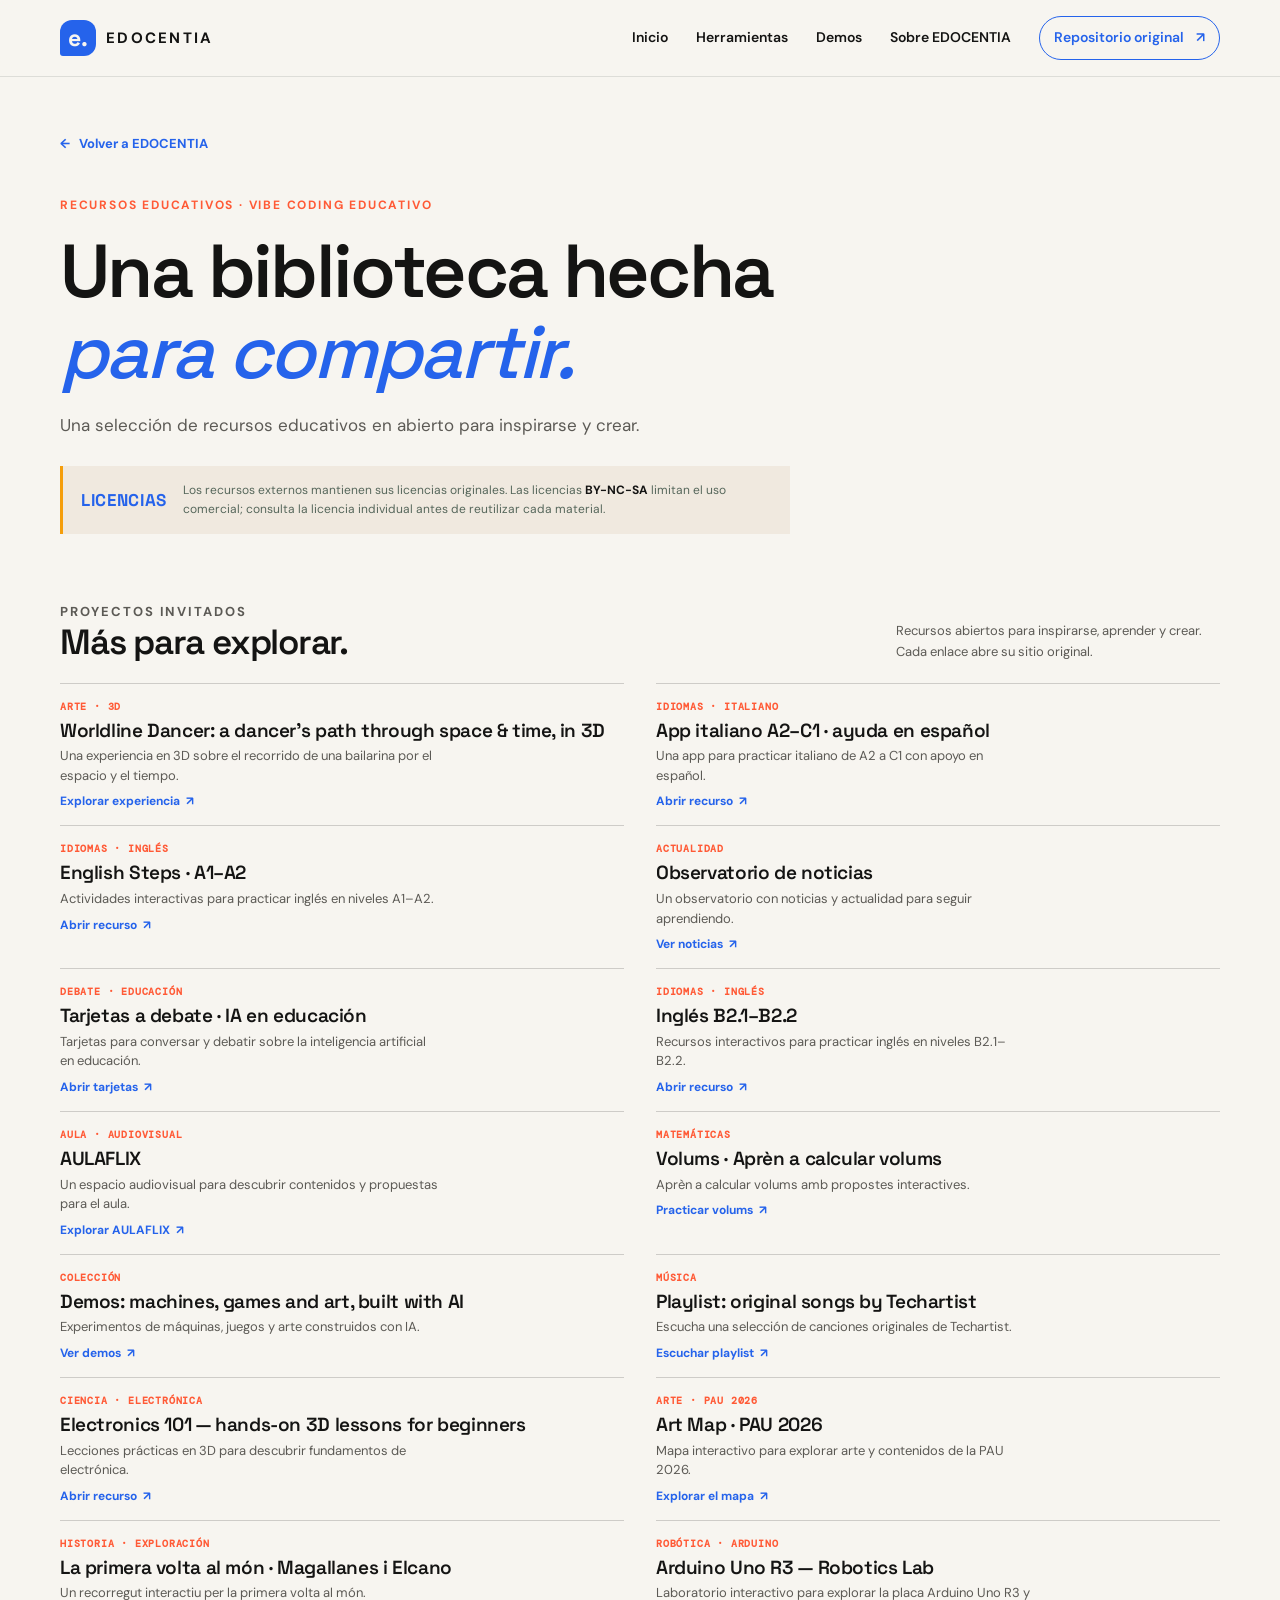
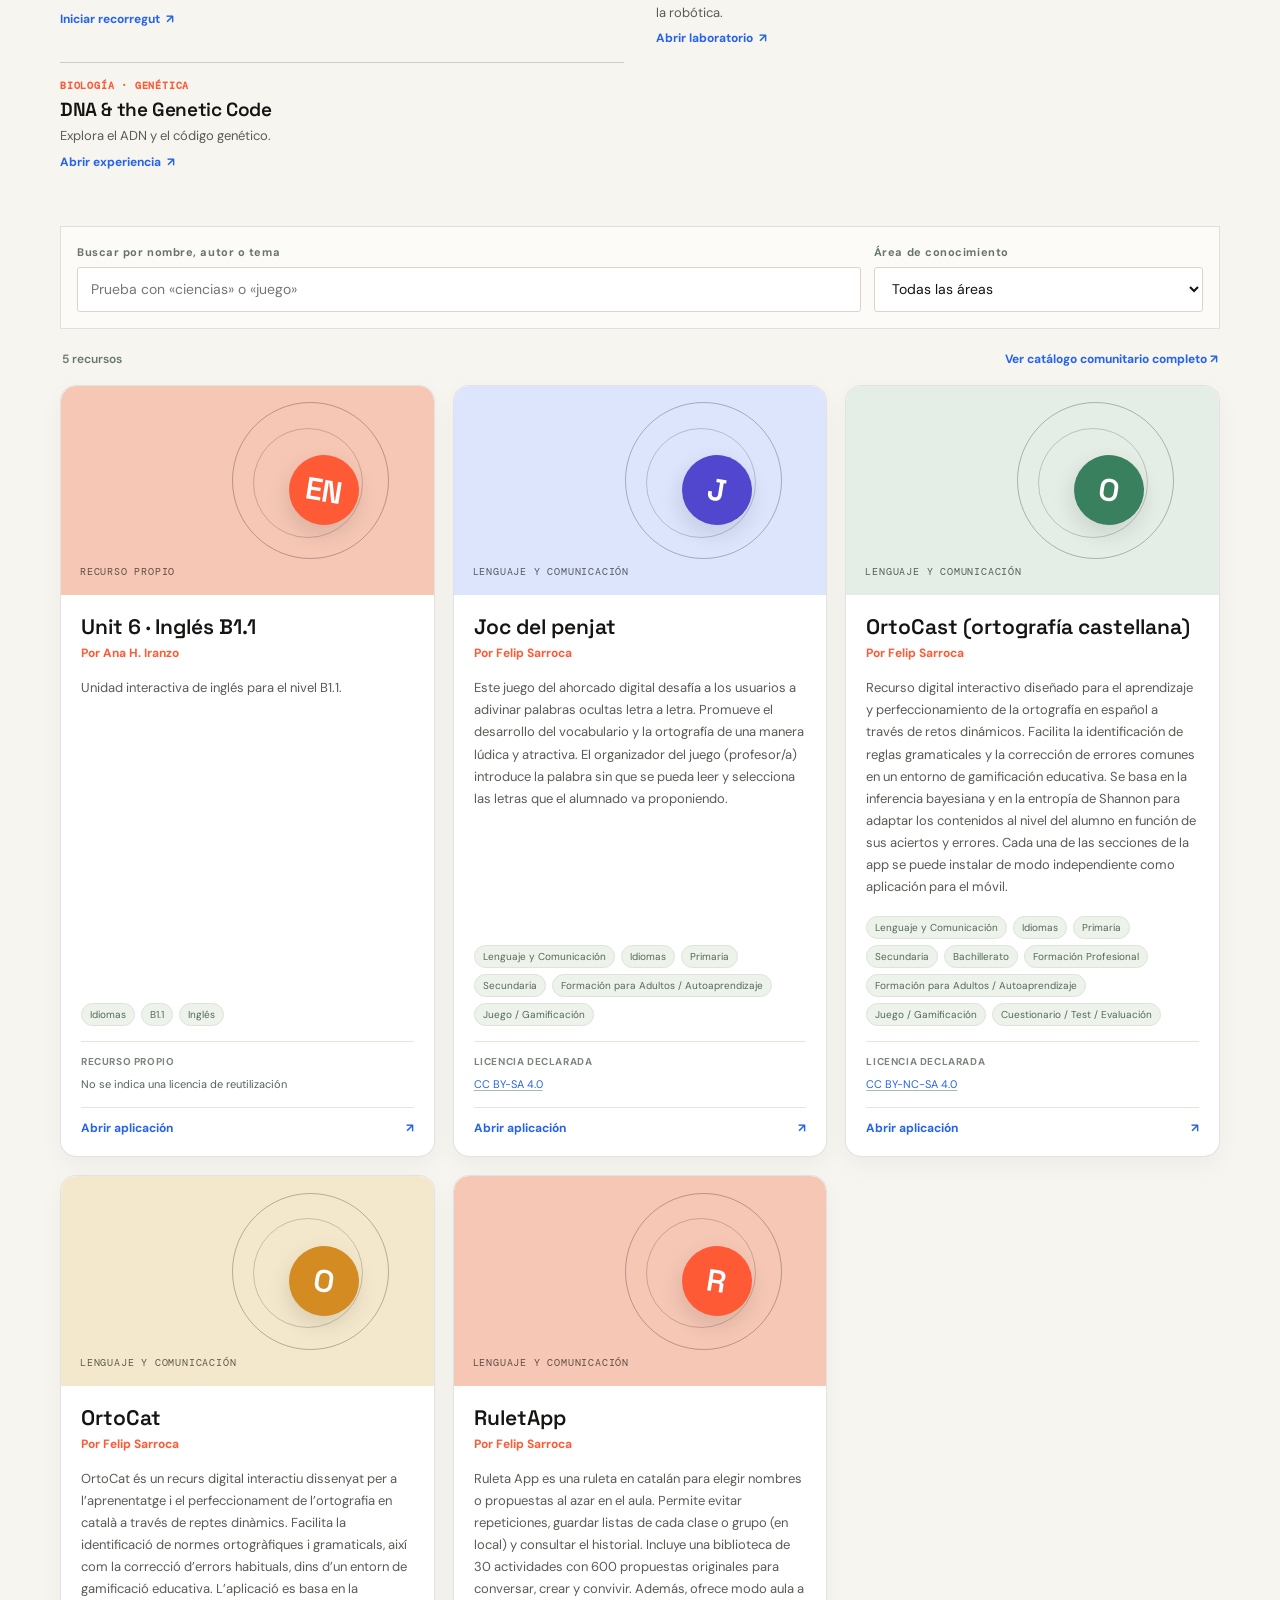
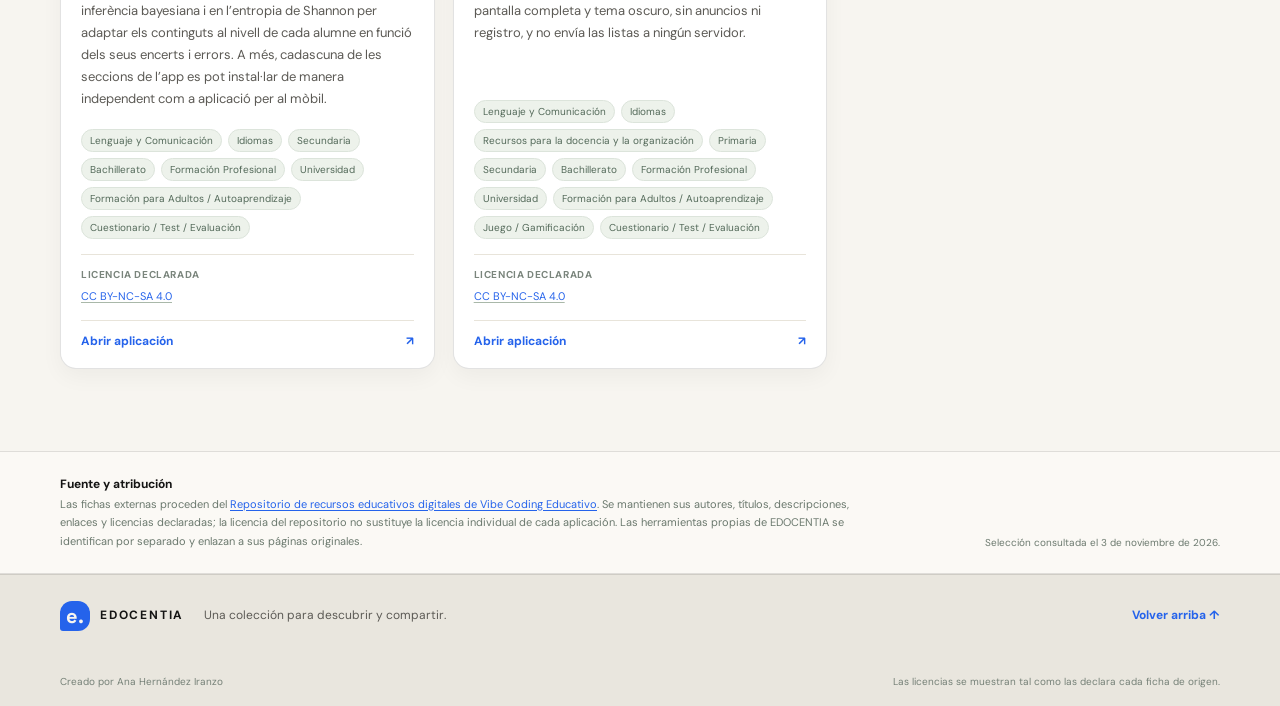
==== commit 182d0162: "Add requested resources to library Co-authored-by: Copilot <223556219+Copilot@users.noreply.github.c" ====
--- a/apps.html
+++ b/apps.html
@@ -52,18 +52,78 @@
     <section class="library-links-section shell" aria-labelledby="featured-links-heading">
       <div class="library-links-heading">
         <div><p class="eyebrow">Proyectos invitados</p><h2 id="featured-links-heading">Más para explorar.</h2></div>
-        <p>Una pequeña selección de demos y recursos externos. Abren en sus sitios originales.</p>
+        <p>Recursos abiertos para inspirarse, aprender y crear. Cada enlace abre su sitio original.</p>
       </div>
       <div class="library-link-grid">
+        <a class="library-link-card" href="https://iamtechartist.com/worldline-dancer/" target="_blank" rel="noopener">
+          <span class="library-link-top"><span class="library-link-icon" aria-hidden="true">✦</span><span class="library-link-type">ARTE · 3D</span></span>
+          <h3>Worldline Dancer: a dancer’s path through space &amp; time, in 3D</h3><p>Una experiencia en 3D sobre el recorrido de una bailarina por el espacio y el tiempo.</p>
+          <span class="library-link-cta">Explorar experiencia <span aria-hidden="true">↗</span></span>
+        </a>
+        <a class="library-link-card" href="https://github.com/Curiousminds123/App-italiano-A2-C1-ayuda-espano" target="_blank" rel="noopener">
+          <span class="library-link-top"><span class="library-link-icon" aria-hidden="true">IT</span><span class="library-link-type">IDIOMAS · ITALIANO</span></span>
+          <h3>App italiano A2–C1 · ayuda en español</h3><p>Una app para practicar italiano de A2 a C1 con apoyo en español.</p>
+          <span class="library-link-cta">Abrir recurso <span aria-hidden="true">↗</span></span>
+        </a>
+        <a class="library-link-card" href="https://curiousminds123.github.io/APP-ingl-s-A1-A2/" target="_blank" rel="noopener">
+          <span class="library-link-top"><span class="library-link-icon" aria-hidden="true">EN</span><span class="library-link-type">IDIOMAS · INGLÉS</span></span>
+          <h3>English Steps · A1–A2</h3><p>Actividades interactivas para practicar inglés en niveles A1–A2.</p>
+          <span class="library-link-cta">Abrir recurso <span aria-hidden="true">↗</span></span>
+        </a>
+        <a class="library-link-card" href="https://curiousminds123.github.io/APP-NOTICIAS/" target="_blank" rel="noopener">
+          <span class="library-link-top"><span class="library-link-icon" aria-hidden="true">N</span><span class="library-link-type">ACTUALIDAD</span></span>
+          <h3>Observatorio de noticias</h3><p>Un observatorio con noticias y actualidad para seguir aprendiendo.</p>
+          <span class="library-link-cta">Ver noticias <span aria-hidden="true">↗</span></span>
+        </a>
+        <a class="library-link-card" href="https://curiousminds123.github.io/Tarjetas-IA-a-debate-docente/" target="_blank" rel="noopener">
+          <span class="library-link-top"><span class="library-link-icon" aria-hidden="true">IA</span><span class="library-link-type">DEBATE · EDUCACIÓN</span></span>
+          <h3>Tarjetas a debate · IA en educación</h3><p>Tarjetas para conversar y debatir sobre la inteligencia artificial en educación.</p>
+          <span class="library-link-cta">Abrir tarjetas <span aria-hidden="true">↗</span></span>
+        </a>
+        <a class="library-link-card" href="https://curiousminds123.github.io/App-ingles-b2.1-b2.2/" target="_blank" rel="noopener">
+          <span class="library-link-top"><span class="library-link-icon" aria-hidden="true">EN</span><span class="library-link-type">IDIOMAS · INGLÉS</span></span>
+          <h3>Inglés B2.1–B2.2</h3><p>Recursos interactivos para practicar inglés en niveles B2.1–B2.2.</p>
+          <span class="library-link-cta">Abrir recurso <span aria-hidden="true">↗</span></span>
+        </a>
+        <a class="library-link-card" href="https://curiousminds123.github.io/AULAFLIX-/" target="_blank" rel="noopener">
+          <span class="library-link-top"><span class="library-link-icon" aria-hidden="true">▶</span><span class="library-link-type">AULA · AUDIOVISUAL</span></span>
+          <h3>AULAFLIX</h3><p>Un espacio audiovisual para descubrir contenidos y propuestas para el aula.</p>
+          <span class="library-link-cta">Explorar AULAFLIX <span aria-hidden="true">↗</span></span>
+        </a>
+        <a class="library-link-card" href="https://felipsarroca.github.io/edu-apps/Volums/" target="_blank" rel="noopener">
+          <span class="library-link-top"><span class="library-link-icon" aria-hidden="true">V</span><span class="library-link-type">MATEMÁTICAS</span></span>
+          <h3>Volums · Aprèn a calcular volums</h3><p>Aprèn a calcular volums amb propostes interactives.</p>
+          <span class="library-link-cta">Practicar volums <span aria-hidden="true">↗</span></span>
+        </a>
         <a class="library-link-card" href="https://iamtechartist.com/demos/" target="_blank" rel="noopener">
           <span class="library-link-top"><span class="library-link-icon" aria-hidden="true">✳</span><span class="library-link-type">COLECCIÓN</span></span>
-          <h3>Demos de Techartist</h3><p>Experimentos y proyectos para descubrir.</p>
+          <h3>Demos: machines, games and art, built with AI</h3><p>Experimentos de máquinas, juegos y arte construidos con IA.</p>
           <span class="library-link-cta">Ver demos <span aria-hidden="true">↗</span></span>
+        </a>
+        <a class="library-link-card" href="https://iamtechartist.com/playlist/#undo-undo" target="_blank" rel="noopener">
+          <span class="library-link-top"><span class="library-link-icon" aria-hidden="true">♫</span><span class="library-link-type">MÚSICA</span></span>
+          <h3>Playlist: original songs by Techartist</h3><p>Escucha una selección de canciones originales de Techartist.</p>
+          <span class="library-link-cta">Escuchar playlist <span aria-hidden="true">↗</span></span>
         </a>
         <a class="library-link-card" href="https://electronics-101-six.vercel.app/" target="_blank" rel="noopener">
           <span class="library-link-top"><span class="library-link-icon" aria-hidden="true">⌁</span><span class="library-link-type">CIENCIA · ELECTRÓNICA</span></span>
-          <h3>Electronics 101</h3><p>Explora conceptos básicos de electrónica.</p>
+          <h3>Electronics 101 — hands-on 3D lessons for beginners</h3><p>Lecciones prácticas en 3D para descubrir fundamentos de electrónica.</p>
           <span class="library-link-cta">Abrir recurso <span aria-hidden="true">↗</span></span>
+        </a>
+        <a class="library-link-card" href="https://aaronfortuno.github.io/art-map/" target="_blank" rel="noopener">
+          <span class="library-link-top"><span class="library-link-icon" aria-hidden="true">A</span><span class="library-link-type">ARTE · PAU 2026</span></span>
+          <h3>Art Map · PAU 2026</h3><p>Mapa interactivo para explorar arte y contenidos de la PAU 2026.</p>
+          <span class="library-link-cta">Explorar el mapa <span aria-hidden="true">↗</span></span>
+        </a>
+        <a class="library-link-card" href="https://felipsarroca.github.io/edu-apps/VoltaMon/#sevilla" target="_blank" rel="noopener">
+          <span class="library-link-top"><span class="library-link-icon" aria-hidden="true">↗</span><span class="library-link-type">HISTORIA · EXPLORACIÓN</span></span>
+          <h3>La primera volta al món · Magallanes i Elcano</h3><p>Un recorregut interactiu per la primera volta al món.</p>
+          <span class="library-link-cta">Iniciar recorregut <span aria-hidden="true">↗</span></span>
+        </a>
+        <a class="library-link-card" href="https://robotics-lab-app.vercel.app/#uno" target="_blank" rel="noopener">
+          <span class="library-link-top"><span class="library-link-icon" aria-hidden="true">R</span><span class="library-link-type">ROBÓTICA · ARDUINO</span></span>
+          <h3>Arduino Uno R3 — Robotics Lab</h3><p>Laboratorio interactivo para explorar la placa Arduino Uno R3 y la robótica.</p>
+          <span class="library-link-cta">Abrir laboratorio <span aria-hidden="true">↗</span></span>
         </a>
         <a class="library-link-card" href="https://iamtechartist.com/dna-and-the-genetic-code/" target="_blank" rel="noopener">
           <span class="library-link-top"><span class="library-link-icon" aria-hidden="true">DNA</span><span class="library-link-type">BIOLOGÍA · GENÉTICA</span></span>
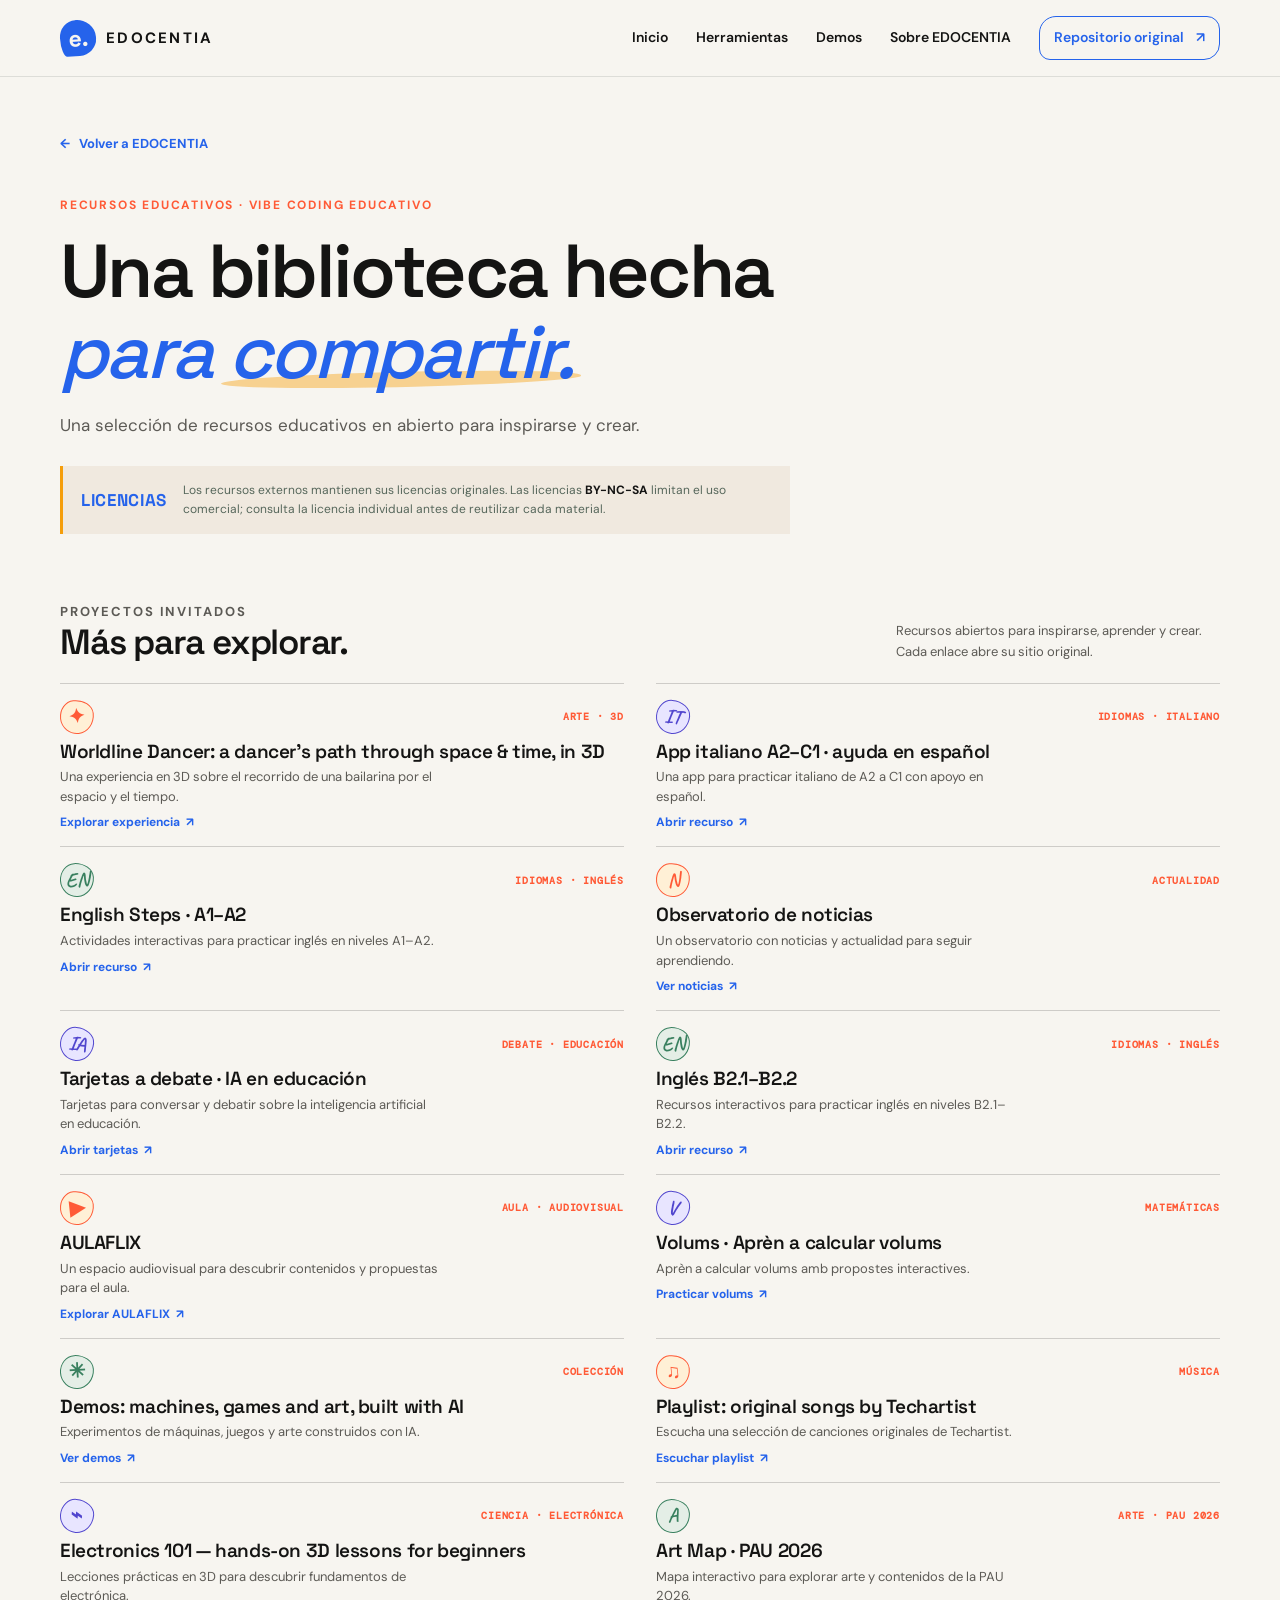
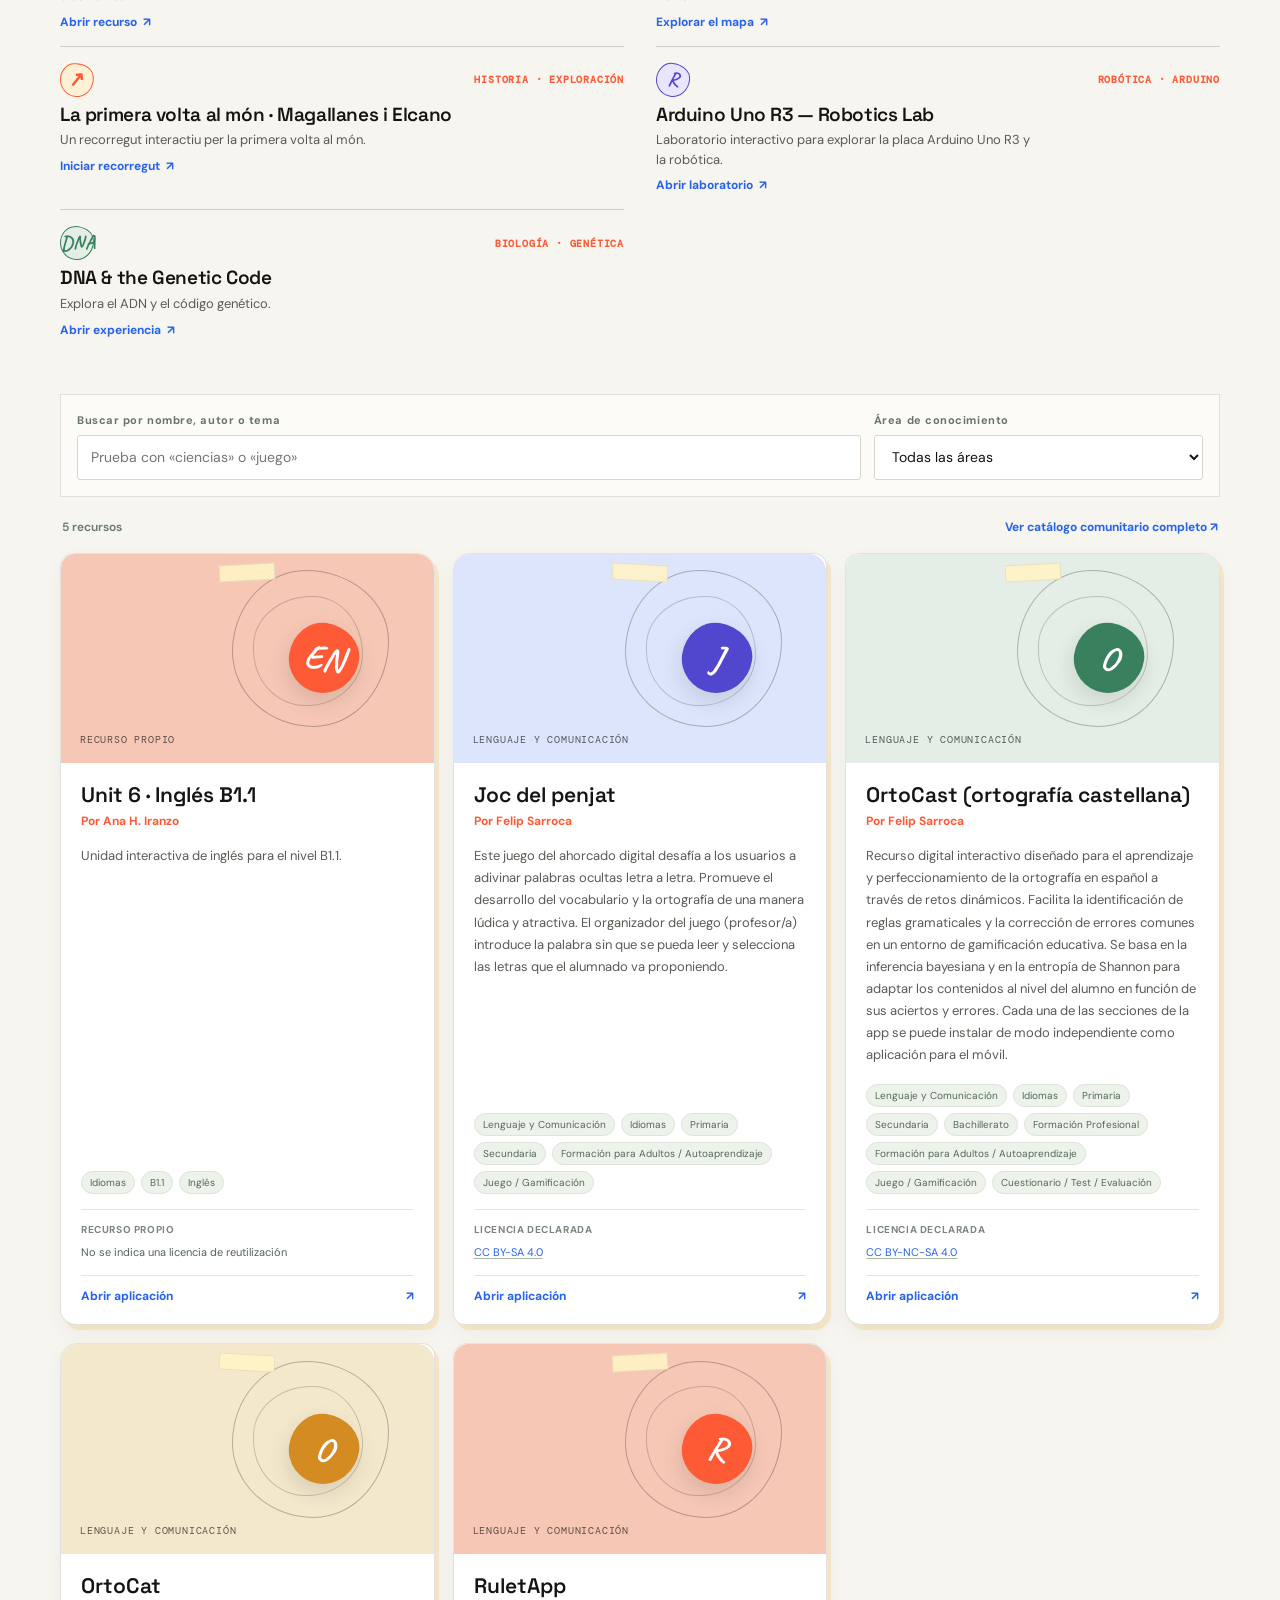
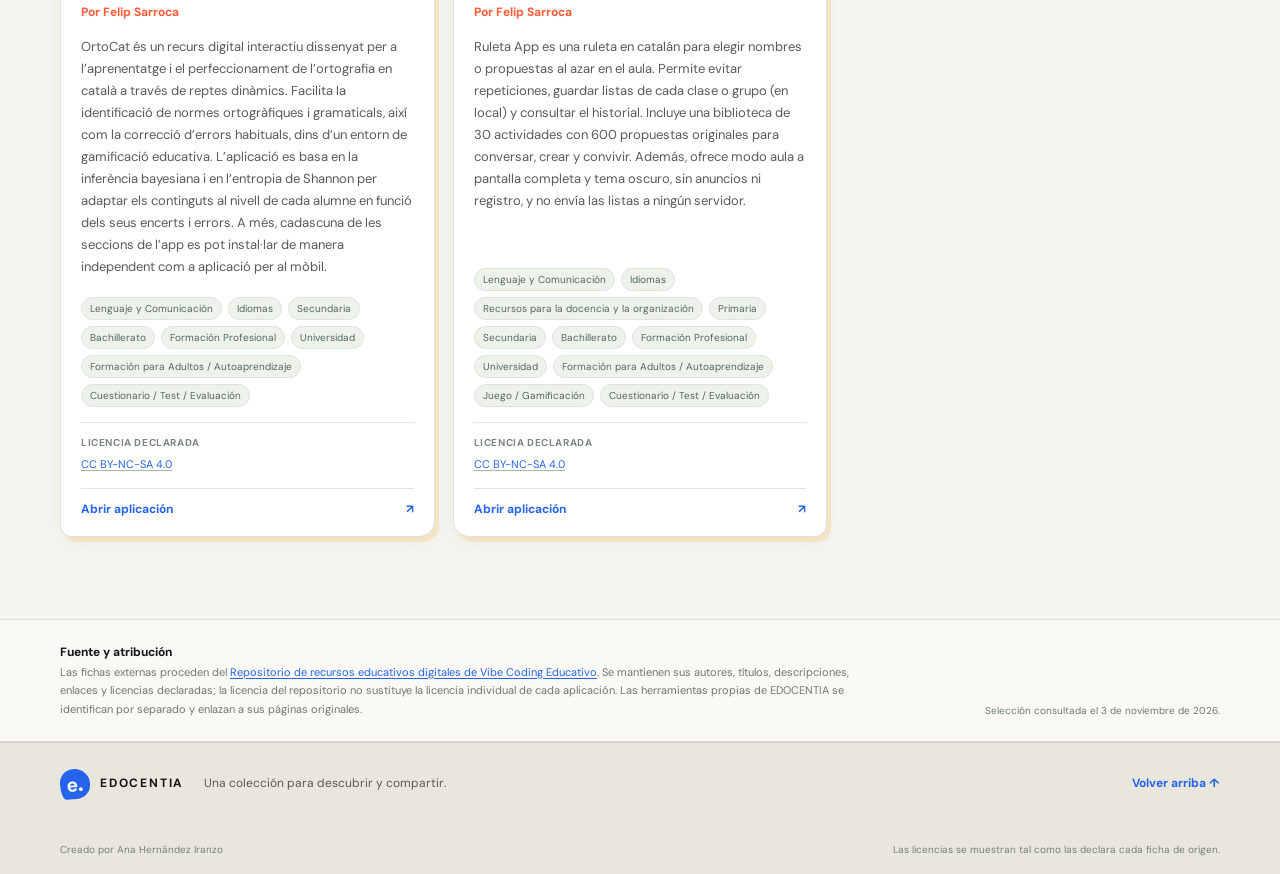
==== commit f3146ce5: "Add handcrafted design details Co-authored-by: Copilot <223556219+Copilot@users.noreply.github.com>" ====
--- a/apps.html
+++ b/apps.html
@@ -8,7 +8,7 @@
   <title>Biblioteca abierta — EDOCENTIA</title>
   <link rel="preconnect" href="https://fonts.googleapis.com">
   <link rel="preconnect" href="https://fonts.gstatic.com" crossorigin>
-  <link href="https://fonts.googleapis.com/css2?family=DM+Mono:wght@400;500&family=DM+Sans:wght@400;500;600;700&family=Fraunces:opsz,wght@9..144,500;9..144,600;9..144,700&family=Plus+Jakarta+Sans:wght@400;500;600;700;800&family=Space+Grotesk:wght@400;500;600;700&display=swap" rel="stylesheet">
+  <link href="https://fonts.googleapis.com/css2?family=Caveat:wght@500;600;700&family=DM+Mono:wght@400;500&family=DM+Sans:wght@400;500;600;700&family=Fraunces:opsz,wght@9..144,500;9..144,600;9..144,700&family=Plus+Jakarta+Sans:wght@400;500;600;700;800&family=Space+Grotesk:wght@400;500;600;700&display=swap" rel="stylesheet">
   <link rel="stylesheet" href="assets/site.css">
   <link rel="stylesheet" href="assets/portal-nav.css">
   <link rel="stylesheet" href="assets/apps.css">
@@ -41,7 +41,7 @@
     <section class="catalog-intro shell">
       <a class="back-link" href="index.html"><span aria-hidden="true">←</span> Volver a EDOCENTIA</a>
       <p class="eyebrow">Recursos educativos · Vibe Coding Educativo</p>
-      <h1>Una biblioteca hecha<br><em>para compartir.</em></h1>
+      <h1>Una biblioteca hecha<br><em>para <span class="hand-underline">compartir.</span></em></h1>
       <p class="catalog-lead">Una selección de recursos educativos en abierto para inspirarse y crear.</p>
       <div class="catalog-credit">
         <span class="credit-mark" aria-hidden="true">LICENCIAS</span>
--- a/assets/site.css
+++ b/assets/site.css
@@ -13,6 +13,7 @@
   --line: rgba(20, 20, 19, .12);
   --serif: "Space Grotesk", "DM Sans", sans-serif;
   --sans: "DM Sans", "Segoe UI", sans-serif;
+  --hand: "Caveat", "Comic Sans MS", cursive;
 }
 
 * { box-sizing: border-box; }
@@ -694,3 +695,98 @@
   .map-routes path { animation: none; }
   .map-node, .map-icon { transition: none; }
 }
+
+.brand-mark {
+  border-radius: 46% 54% 49% 18% / 48% 51% 47% 54%;
+  transform: rotate(-4deg);
+}
+.nav-cta, .button { border-radius: 17px 13px 16px 11px; }
+.hero-title em {
+  text-decoration: underline wavy var(--gold);
+  text-decoration-thickness: .075em;
+  text-underline-offset: .08em;
+}
+.hand-underline {
+  position: relative;
+  z-index: 0;
+  display: inline-block;
+  white-space: nowrap;
+}
+.hand-underline::after {
+  content: "";
+  position: absolute;
+  z-index: -1;
+  right: -2%;
+  bottom: .08em;
+  left: -2%;
+  height: .2em;
+  border-radius: 47% 53% 45% 55%;
+  background: rgba(245, 158, 11, .42);
+  transform: rotate(-1.5deg);
+}
+.hero-art::before { border-radius: 47% 53% 45% 55% / 53% 46% 54% 47%; }
+.hero-art::after {
+  border-radius: 53% 47% 52% 48% / 47% 55% 45% 53%;
+  border-style: dashed;
+}
+.hero-hand-note {
+  position: absolute;
+  z-index: 2;
+  top: 18%;
+  right: 3%;
+  color: var(--terracotta);
+  font: 700 29px/1 var(--hand);
+  transform: rotate(8deg);
+}
+.hero-hand-note::after {
+  content: "";
+  position: absolute;
+  right: -3%;
+  bottom: -3px;
+  left: 4%;
+  border-bottom: 2px solid currentColor;
+  border-radius: 50%;
+  transform: rotate(-5deg);
+}
+.playground-frame {
+  border: 1.5px solid rgba(20,20,19,.3);
+  border-radius: 23px 17px 20px 14px;
+  box-shadow: 6px 6px 0 rgba(245, 158, 11, .34), 0 24px 60px rgba(20,20,19,.09);
+}
+.shelf-symbol {
+  font-family: var(--hand);
+  transform: rotate(-6deg);
+}
+.map-icon {
+  border-radius: 46% 54% 51% 49% / 52% 46% 54% 48%;
+  box-shadow: 4px 4px 0 rgba(20,20,19,.09);
+}
+.library-link-icon {
+  width: 34px;
+  height: 34px;
+  flex: 0 0 34px;
+  display: grid;
+  place-items: center;
+  border: 1px solid var(--terracotta);
+  border-radius: 44% 56% 50% 50% / 50% 44% 56% 50%;
+  background: #fff0d6;
+  color: var(--terracotta);
+  font: 700 20px/1 var(--hand);
+  transform: rotate(-6deg);
+}
+.library-link-card:nth-child(3n + 2) .library-link-icon {
+  border-color: #5146ce;
+  background: #e8e5ff;
+  color: #5146ce;
+  transform: rotate(5deg);
+}
+.library-link-card:nth-child(3n) .library-link-icon {
+  border-color: #39805f;
+  background: #e4eee6;
+  color: #39805f;
+  transform: rotate(-3deg);
+}
+@media (max-width: 620px) {
+  .hero-hand-note { top: 14%; right: 5%; font-size: 25px; }
+  .playground-frame { box-shadow: 4px 4px 0 rgba(245, 158, 11, .34), 0 18px 40px rgba(20,20,19,.09); }
+}
--- a/assets/apps.css
+++ b/assets/apps.css
@@ -76,14 +76,30 @@
 
 .app-grid { gap: 18px; }
 .app-card {
+  position: relative;
   overflow: hidden;
   padding: 0;
-  border-radius: 16px;
+  border-radius: 14px 18px 13px 16px;
   background: #fff;
-  box-shadow: 0 8px 22px rgba(20,20,19,.045);
+  box-shadow: 4px 5px 0 rgba(245,158,11,.17), 0 8px 22px rgba(20,20,19,.045);
   transition: transform .35s cubic-bezier(.22,1,.36,1), border-color .2s, box-shadow .25s;
 }
-.app-card:hover { transform: translateY(-4px); border-color: #b6c4b6; box-shadow: 0 18px 40px rgba(20,20,19,.11); }
+.app-card:nth-child(even) { border-radius: 18px 13px 16px 12px; }
+.app-card::before {
+  content: "";
+  width: 54px;
+  height: 15px;
+  position: absolute;
+  z-index: 2;
+  top: 10px;
+  left: 50%;
+  border: 1px solid rgba(20,20,19,.08);
+  background: rgba(255,244,198,.88);
+  pointer-events: none;
+  transform: translateX(-50%) rotate(-3deg);
+}
+.app-card:nth-child(even)::before { transform: translateX(-50%) rotate(3deg); }
+.app-card:hover { transform: translateY(-4px) rotate(.25deg); border-color: #b6c4b6; box-shadow: 5px 6px 0 rgba(245,158,11,.19), 0 18px 40px rgba(20,20,19,.11); }
 .app-card-art {
   min-height: 142px;
   aspect-ratio: 16 / 9;
@@ -92,7 +108,7 @@
   align-items: flex-end;
   overflow: hidden;
   padding: 17px 19px;
-  border-radius: 15px 15px 0 0;
+  border-radius: 14px 17px 0 0;
   background: #f6c7b5;
 }
 .app-card-art::before {
@@ -103,7 +119,7 @@
   top: 8%;
   right: 12%;
   border: 1px solid rgba(20,20,19,.28);
-  border-radius: 50%;
+  border-radius: 47% 53% 48% 52% / 52% 45% 55% 48%;
 }
 .app-card-art::after {
   content: "";
@@ -113,7 +129,7 @@
   top: 20%;
   right: 19%;
   border: 1px solid rgba(20,20,19,.2);
-  border-radius: 50%;
+  border-radius: 54% 46% 52% 48% / 46% 54% 48% 52%;
 }
 .app-card:nth-child(4n + 2) .app-card-art { background: #dce5fc; }
 .app-card:nth-child(4n + 3) .app-card-art { background: #e4eee6; }
@@ -136,11 +152,11 @@
   right: 20%;
   display: grid;
   place-items: center;
-  border-radius: 50%;
+  border-radius: 46% 54% 51% 49% / 52% 46% 54% 48%;
   background: var(--terracotta);
   box-shadow: 0 9px 22px rgba(20,20,19,.12);
   color: white;
-  font: 600 31px/1 var(--serif);
+  font: 700 34px/1 var(--hand);
   transform: translateY(-50%) rotate(9deg);
   transition: transform .35s cubic-bezier(.22,1,.36,1);
 }
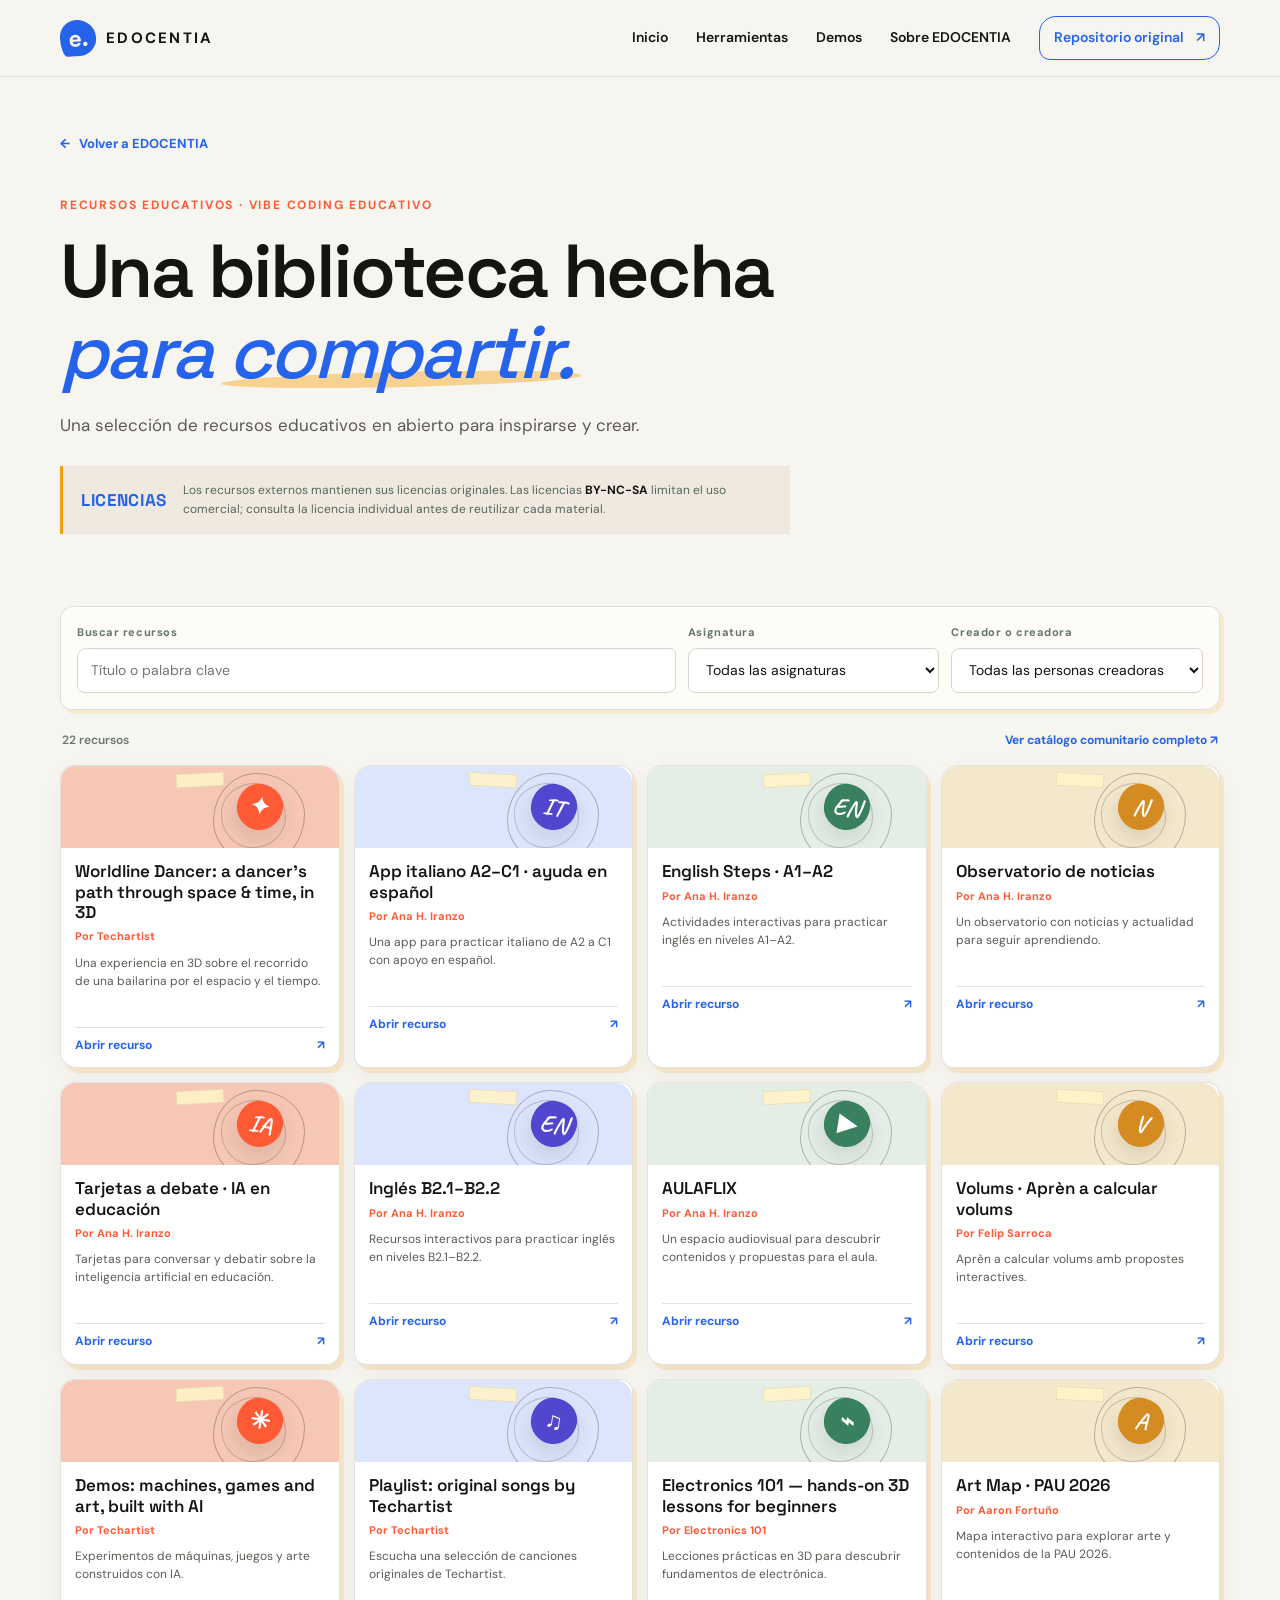
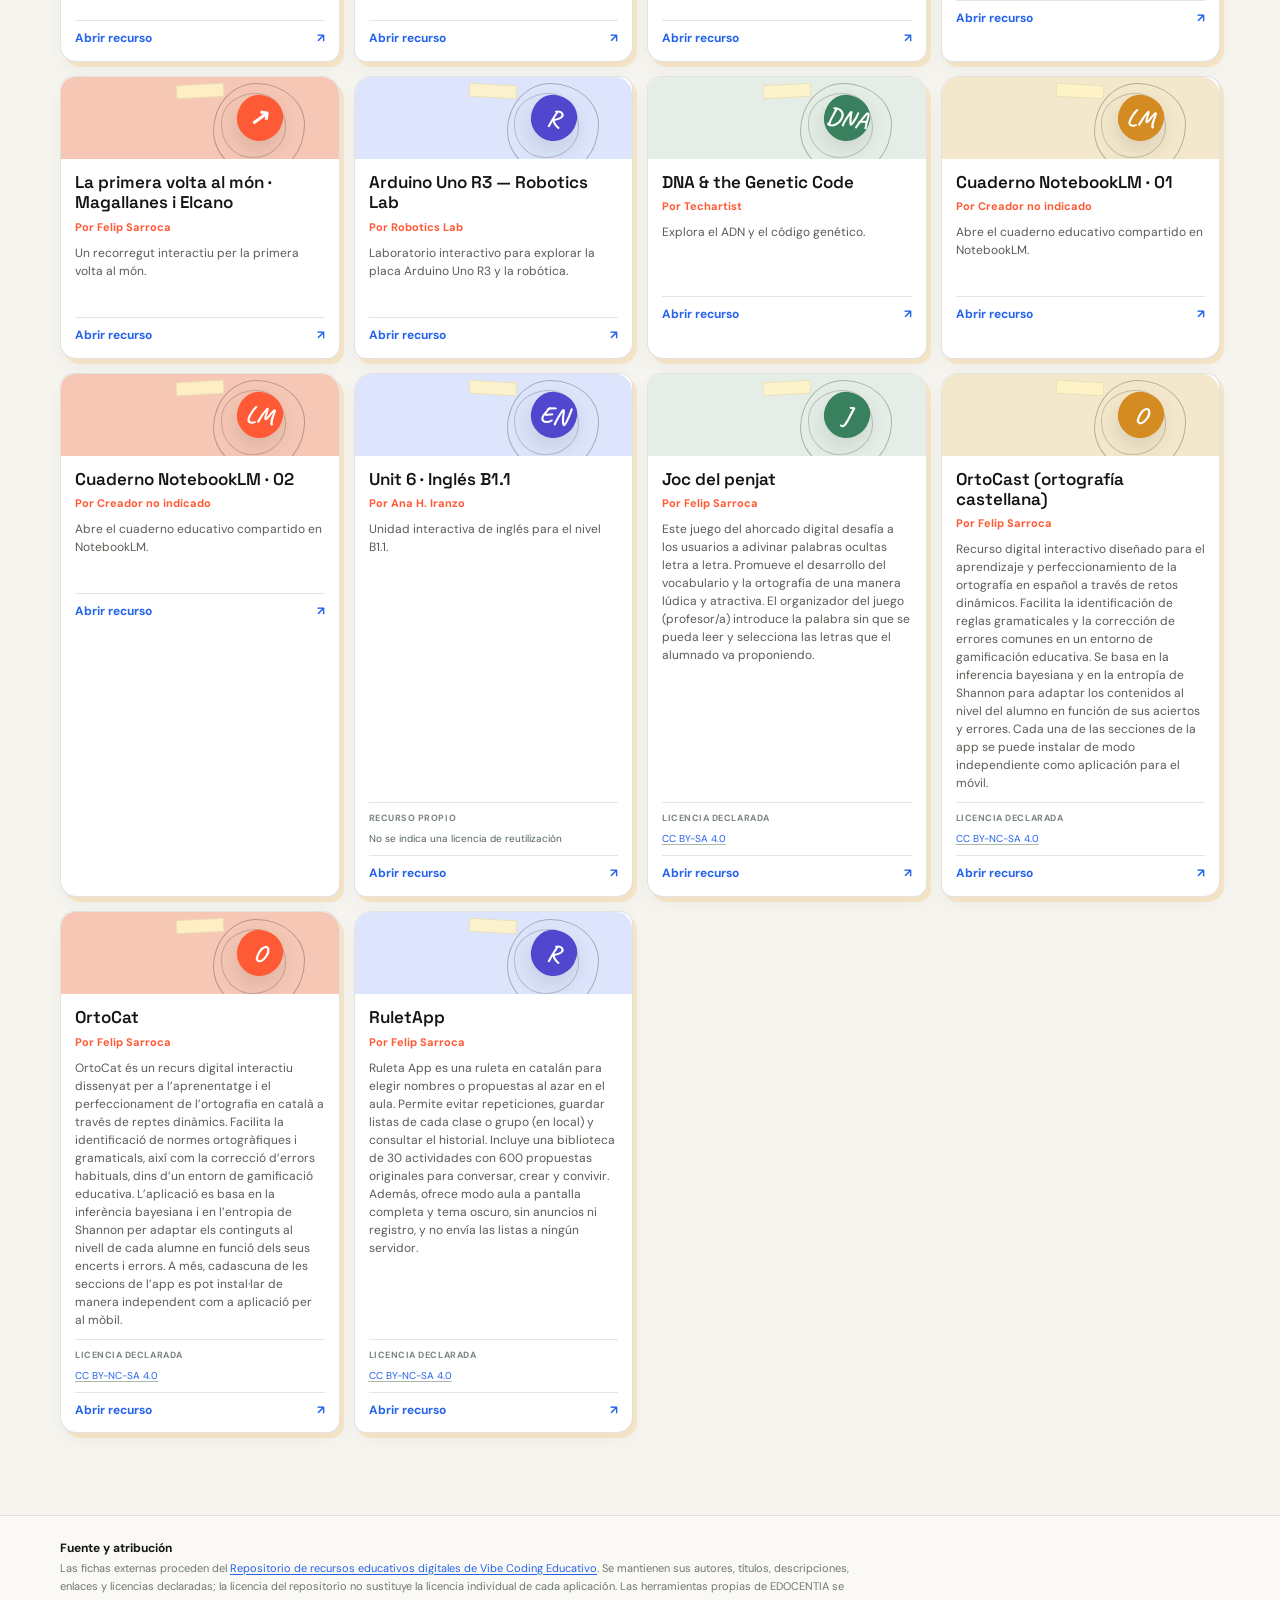
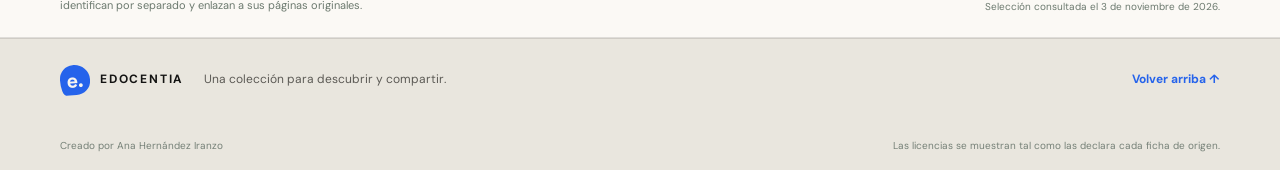
==== commit 8682b2da: "Improve searchable resource library Co-authored-by: Copilot <223556219+Copilot@users.noreply.github." ====
--- a/apps.html
+++ b/apps.html
@@ -49,100 +49,20 @@
       </div>
     </section>
 
-    <section class="library-links-section shell" aria-labelledby="featured-links-heading">
-      <div class="library-links-heading">
-        <div><p class="eyebrow">Proyectos invitados</p><h2 id="featured-links-heading">Más para explorar.</h2></div>
-        <p>Recursos abiertos para inspirarse, aprender y crear. Cada enlace abre su sitio original.</p>
-      </div>
-      <div class="library-link-grid">
-        <a class="library-link-card" href="https://iamtechartist.com/worldline-dancer/" target="_blank" rel="noopener">
-          <span class="library-link-top"><span class="library-link-icon" aria-hidden="true">✦</span><span class="library-link-type">ARTE · 3D</span></span>
-          <h3>Worldline Dancer: a dancer’s path through space &amp; time, in 3D</h3><p>Una experiencia en 3D sobre el recorrido de una bailarina por el espacio y el tiempo.</p>
-          <span class="library-link-cta">Explorar experiencia <span aria-hidden="true">↗</span></span>
-        </a>
-        <a class="library-link-card" href="https://github.com/Curiousminds123/App-italiano-A2-C1-ayuda-espano" target="_blank" rel="noopener">
-          <span class="library-link-top"><span class="library-link-icon" aria-hidden="true">IT</span><span class="library-link-type">IDIOMAS · ITALIANO</span></span>
-          <h3>App italiano A2–C1 · ayuda en español</h3><p>Una app para practicar italiano de A2 a C1 con apoyo en español.</p>
-          <span class="library-link-cta">Abrir recurso <span aria-hidden="true">↗</span></span>
-        </a>
-        <a class="library-link-card" href="https://curiousminds123.github.io/APP-ingl-s-A1-A2/" target="_blank" rel="noopener">
-          <span class="library-link-top"><span class="library-link-icon" aria-hidden="true">EN</span><span class="library-link-type">IDIOMAS · INGLÉS</span></span>
-          <h3>English Steps · A1–A2</h3><p>Actividades interactivas para practicar inglés en niveles A1–A2.</p>
-          <span class="library-link-cta">Abrir recurso <span aria-hidden="true">↗</span></span>
-        </a>
-        <a class="library-link-card" href="https://curiousminds123.github.io/APP-NOTICIAS/" target="_blank" rel="noopener">
-          <span class="library-link-top"><span class="library-link-icon" aria-hidden="true">N</span><span class="library-link-type">ACTUALIDAD</span></span>
-          <h3>Observatorio de noticias</h3><p>Un observatorio con noticias y actualidad para seguir aprendiendo.</p>
-          <span class="library-link-cta">Ver noticias <span aria-hidden="true">↗</span></span>
-        </a>
-        <a class="library-link-card" href="https://curiousminds123.github.io/Tarjetas-IA-a-debate-docente/" target="_blank" rel="noopener">
-          <span class="library-link-top"><span class="library-link-icon" aria-hidden="true">IA</span><span class="library-link-type">DEBATE · EDUCACIÓN</span></span>
-          <h3>Tarjetas a debate · IA en educación</h3><p>Tarjetas para conversar y debatir sobre la inteligencia artificial en educación.</p>
-          <span class="library-link-cta">Abrir tarjetas <span aria-hidden="true">↗</span></span>
-        </a>
-        <a class="library-link-card" href="https://curiousminds123.github.io/App-ingles-b2.1-b2.2/" target="_blank" rel="noopener">
-          <span class="library-link-top"><span class="library-link-icon" aria-hidden="true">EN</span><span class="library-link-type">IDIOMAS · INGLÉS</span></span>
-          <h3>Inglés B2.1–B2.2</h3><p>Recursos interactivos para practicar inglés en niveles B2.1–B2.2.</p>
-          <span class="library-link-cta">Abrir recurso <span aria-hidden="true">↗</span></span>
-        </a>
-        <a class="library-link-card" href="https://curiousminds123.github.io/AULAFLIX-/" target="_blank" rel="noopener">
-          <span class="library-link-top"><span class="library-link-icon" aria-hidden="true">▶</span><span class="library-link-type">AULA · AUDIOVISUAL</span></span>
-          <h3>AULAFLIX</h3><p>Un espacio audiovisual para descubrir contenidos y propuestas para el aula.</p>
-          <span class="library-link-cta">Explorar AULAFLIX <span aria-hidden="true">↗</span></span>
-        </a>
-        <a class="library-link-card" href="https://felipsarroca.github.io/edu-apps/Volums/" target="_blank" rel="noopener">
-          <span class="library-link-top"><span class="library-link-icon" aria-hidden="true">V</span><span class="library-link-type">MATEMÁTICAS</span></span>
-          <h3>Volums · Aprèn a calcular volums</h3><p>Aprèn a calcular volums amb propostes interactives.</p>
-          <span class="library-link-cta">Practicar volums <span aria-hidden="true">↗</span></span>
-        </a>
-        <a class="library-link-card" href="https://iamtechartist.com/demos/" target="_blank" rel="noopener">
-          <span class="library-link-top"><span class="library-link-icon" aria-hidden="true">✳</span><span class="library-link-type">COLECCIÓN</span></span>
-          <h3>Demos: machines, games and art, built with AI</h3><p>Experimentos de máquinas, juegos y arte construidos con IA.</p>
-          <span class="library-link-cta">Ver demos <span aria-hidden="true">↗</span></span>
-        </a>
-        <a class="library-link-card" href="https://iamtechartist.com/playlist/#undo-undo" target="_blank" rel="noopener">
-          <span class="library-link-top"><span class="library-link-icon" aria-hidden="true">♫</span><span class="library-link-type">MÚSICA</span></span>
-          <h3>Playlist: original songs by Techartist</h3><p>Escucha una selección de canciones originales de Techartist.</p>
-          <span class="library-link-cta">Escuchar playlist <span aria-hidden="true">↗</span></span>
-        </a>
-        <a class="library-link-card" href="https://electronics-101-six.vercel.app/" target="_blank" rel="noopener">
-          <span class="library-link-top"><span class="library-link-icon" aria-hidden="true">⌁</span><span class="library-link-type">CIENCIA · ELECTRÓNICA</span></span>
-          <h3>Electronics 101 — hands-on 3D lessons for beginners</h3><p>Lecciones prácticas en 3D para descubrir fundamentos de electrónica.</p>
-          <span class="library-link-cta">Abrir recurso <span aria-hidden="true">↗</span></span>
-        </a>
-        <a class="library-link-card" href="https://aaronfortuno.github.io/art-map/" target="_blank" rel="noopener">
-          <span class="library-link-top"><span class="library-link-icon" aria-hidden="true">A</span><span class="library-link-type">ARTE · PAU 2026</span></span>
-          <h3>Art Map · PAU 2026</h3><p>Mapa interactivo para explorar arte y contenidos de la PAU 2026.</p>
-          <span class="library-link-cta">Explorar el mapa <span aria-hidden="true">↗</span></span>
-        </a>
-        <a class="library-link-card" href="https://felipsarroca.github.io/edu-apps/VoltaMon/#sevilla" target="_blank" rel="noopener">
-          <span class="library-link-top"><span class="library-link-icon" aria-hidden="true">↗</span><span class="library-link-type">HISTORIA · EXPLORACIÓN</span></span>
-          <h3>La primera volta al món · Magallanes i Elcano</h3><p>Un recorregut interactiu per la primera volta al món.</p>
-          <span class="library-link-cta">Iniciar recorregut <span aria-hidden="true">↗</span></span>
-        </a>
-        <a class="library-link-card" href="https://robotics-lab-app.vercel.app/#uno" target="_blank" rel="noopener">
-          <span class="library-link-top"><span class="library-link-icon" aria-hidden="true">R</span><span class="library-link-type">ROBÓTICA · ARDUINO</span></span>
-          <h3>Arduino Uno R3 — Robotics Lab</h3><p>Laboratorio interactivo para explorar la placa Arduino Uno R3 y la robótica.</p>
-          <span class="library-link-cta">Abrir laboratorio <span aria-hidden="true">↗</span></span>
-        </a>
-        <a class="library-link-card" href="https://iamtechartist.com/dna-and-the-genetic-code/" target="_blank" rel="noopener">
-          <span class="library-link-top"><span class="library-link-icon" aria-hidden="true">DNA</span><span class="library-link-type">BIOLOGÍA · GENÉTICA</span></span>
-          <h3>DNA &amp; the Genetic Code</h3><p>Explora el ADN y el código genético.</p>
-          <span class="library-link-cta">Abrir experiencia <span aria-hidden="true">↗</span></span>
-        </a>
-      </div>
-    </section>
-
     <section class="catalog-section shell" aria-labelledby="catalog-heading">
-      <h2 id="catalog-heading" class="visually-hidden">Recursos educativos de idiomas</h2>
+      <h2 id="catalog-heading" class="visually-hidden">Biblioteca de recursos educativos</h2>
       <div class="catalog-controls">
         <label class="search-control" for="catalog-search">
-          <span class="control-label">Buscar por nombre, autor o tema</span>
-          <input id="catalog-search" type="search" placeholder="Prueba con «ciencias» o «juego»" autocomplete="off">
+          <span class="control-label">Buscar recursos</span>
+          <input id="catalog-search" type="search" placeholder="Título o palabra clave" autocomplete="off">
         </label>
         <label class="filter-control" for="area-filter">
-          <span class="control-label">Área de conocimiento</span>
-          <select id="area-filter"><option value="">Todas las áreas</option></select>
+          <span class="control-label">Asignatura</span>
+          <select id="area-filter"><option value="">Todas las asignaturas</option></select>
+        </label>
+        <label class="filter-control" for="author-filter">
+          <span class="control-label">Creador o creadora</span>
+          <select id="author-filter"><option value="">Todas las personas creadoras</option></select>
         </label>
       </div>
       <div class="result-line">
--- a/assets/apps.css
+++ b/assets/apps.css
@@ -170,3 +170,46 @@
 @media (max-width: 620px) {
   .app-card-content { padding: 18px; }
 }
+
+.catalog-controls {
+  grid-template-columns: minmax(220px, 1fr) repeat(2, minmax(170px, .42fr));
+  gap: 12px;
+  border-radius: 13px 10px 15px 11px;
+  box-shadow: 4px 4px 0 rgba(245,158,11,.14);
+}
+.catalog-controls input, .catalog-controls select { border-radius: 9px 6px 8px 7px; }
+.app-grid { grid-template-columns: repeat(4, minmax(0, 1fr)); gap: 14px; }
+.app-card { border-radius: 14px 18px 13px 16px; }
+.app-card:nth-child(even) { border-radius: 18px 13px 16px 12px; }
+.app-card::before { top: 7px; width: 46px; height: 12px; }
+.app-card-art {
+  min-height: 82px;
+  aspect-ratio: auto;
+  padding: 10px 13px;
+  border-radius: 14px 17px 0 0;
+}
+.app-card-art::before { width: 90px; }
+.app-card-art::after { width: 63px; }
+.app-card-art-mark { width: 46px; font-size: 24px; }
+.app-card-content { padding: 13px 14px 12px; }
+.app-card h3 { margin-bottom: 5px; font-size: 17px; }
+.app-author { margin-bottom: 8px; font-size: 11px; }
+.app-card .app-description { min-height: 54px; margin-bottom: 10px; font-size: 12px; line-height: 1.5; }
+.app-license { margin-top: auto; padding-top: 8px; }
+.license-label { font-size: 9px; }
+.license-list { font-size: 10px; }
+.app-open { margin-top: 9px; padding-top: 8px; }
+
+@media (max-width: 1000px) {
+  .app-grid { grid-template-columns: repeat(3, minmax(0, 1fr)); }
+}
+@media (max-width: 760px) {
+  .catalog-controls { grid-template-columns: repeat(2, minmax(0, 1fr)); }
+  .search-control { grid-column: 1 / -1; }
+  .app-grid { grid-template-columns: repeat(2, minmax(0, 1fr)); }
+}
+@media (max-width: 520px) {
+  .catalog-controls { grid-template-columns: 1fr; }
+  .search-control { grid-column: auto; }
+  .app-grid { grid-template-columns: 1fr; }
+}
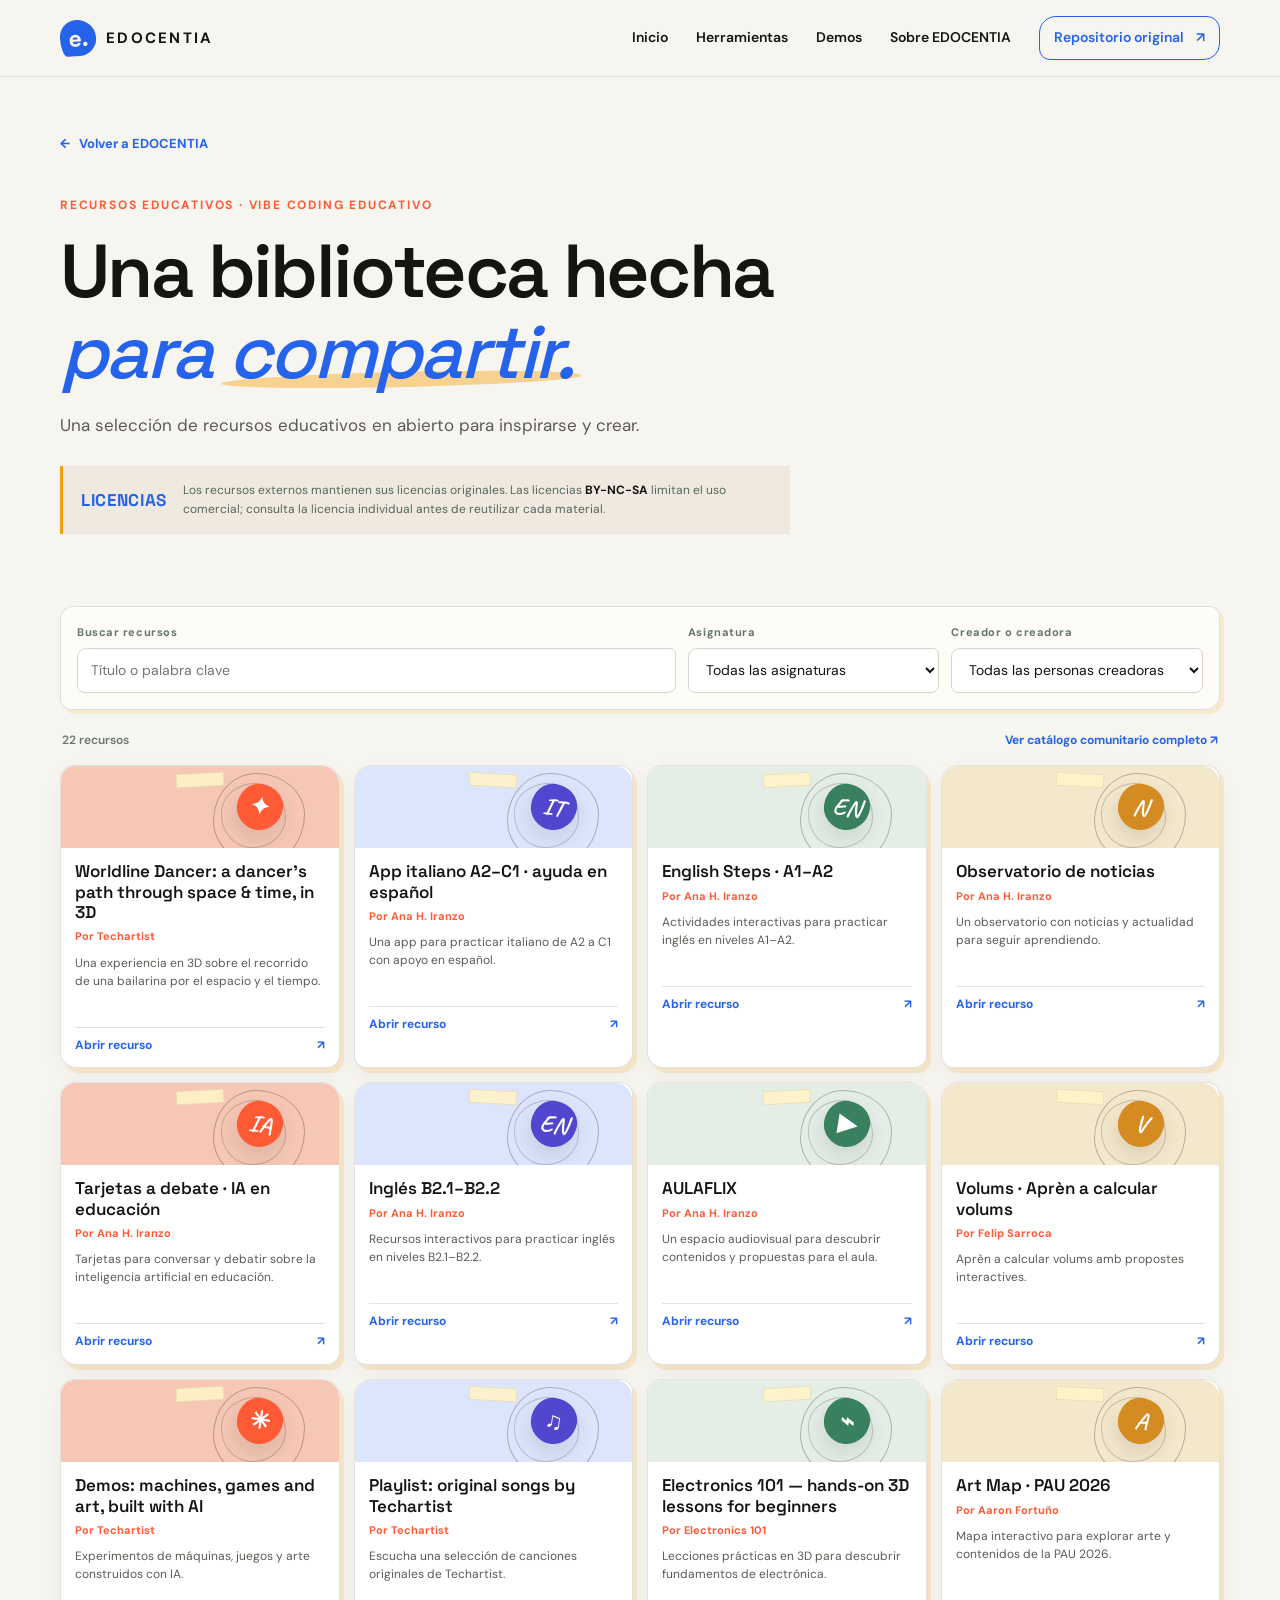
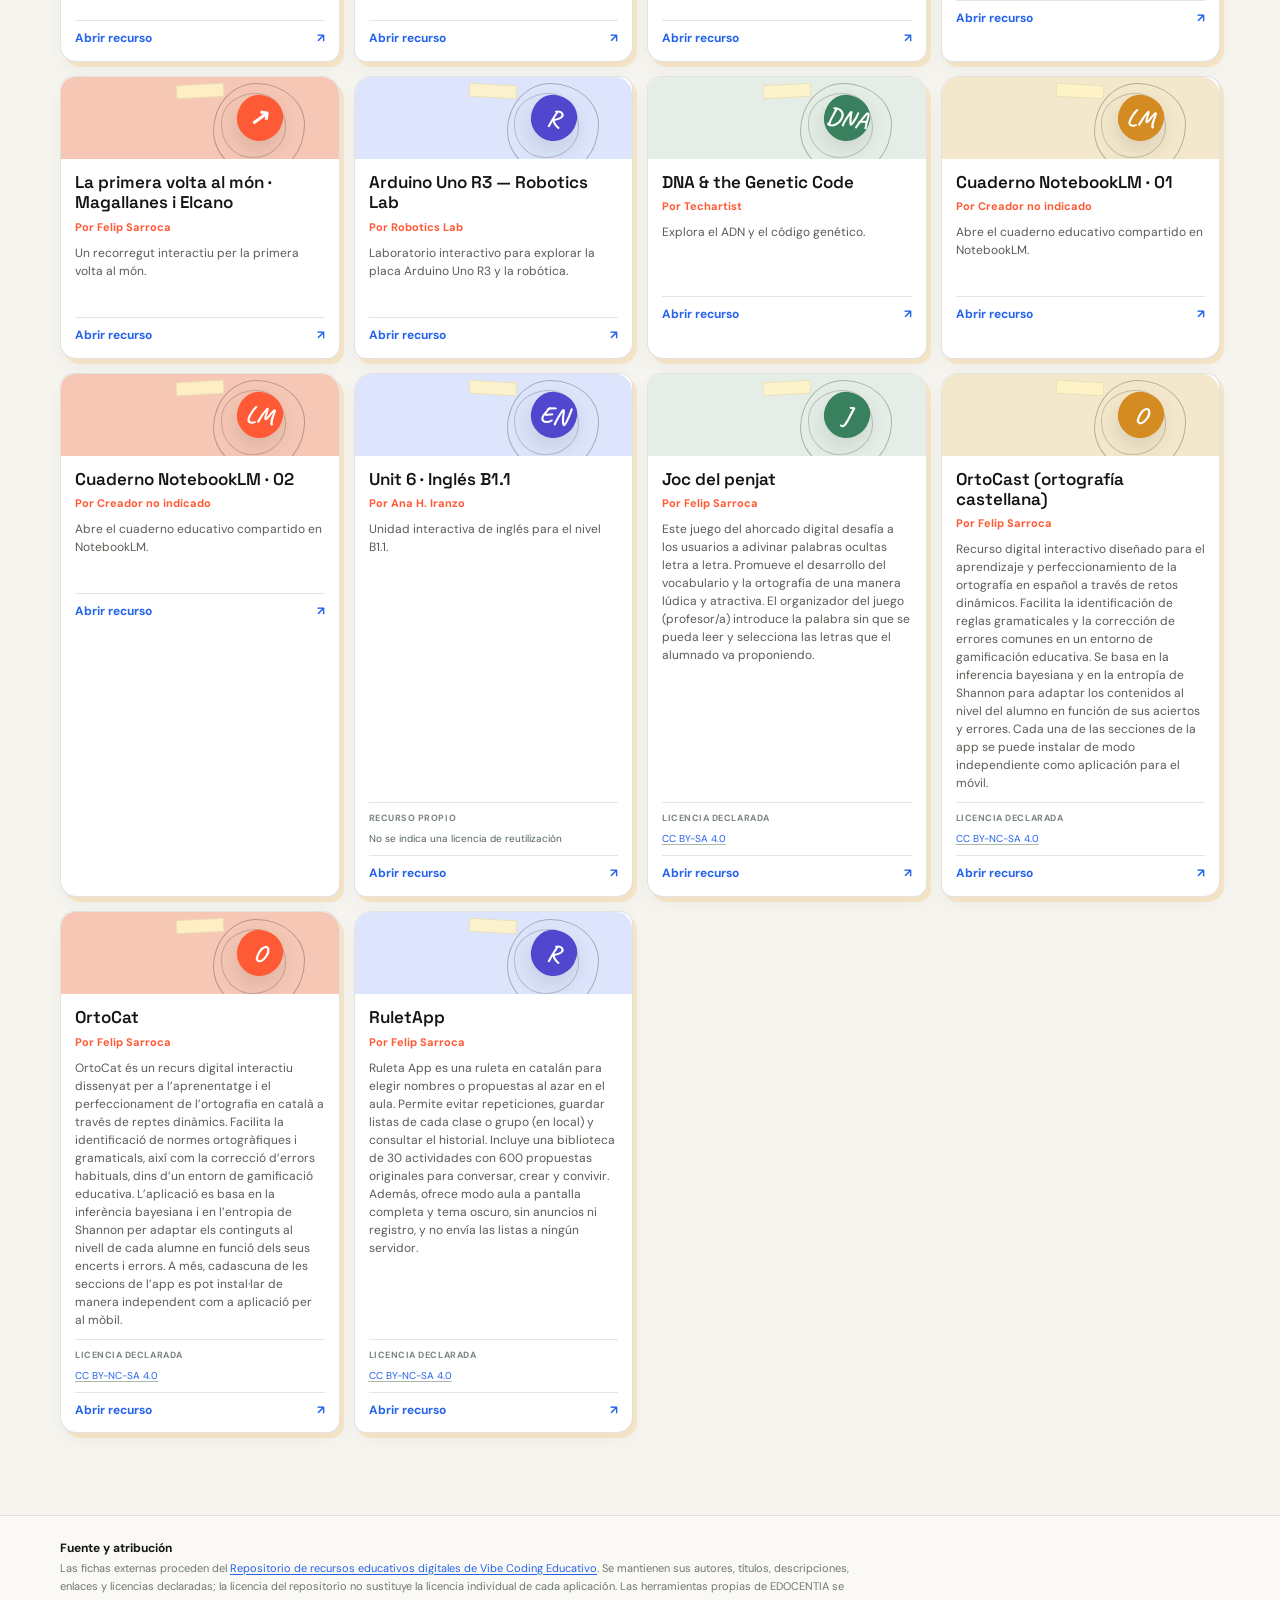
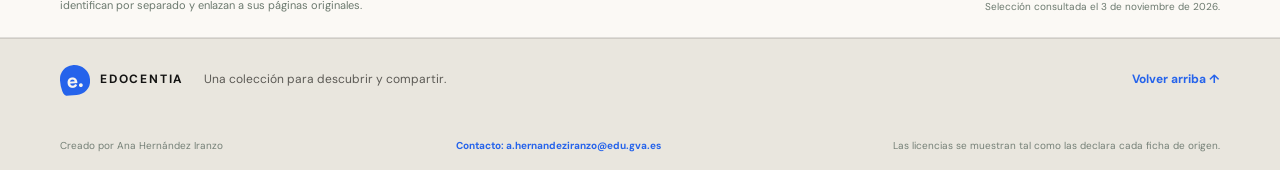
==== commit 2b3be0f3: "Add contact email to site footers Co-authored-by: Copilot <223556219+Copilot@users.noreply.github.co" ====
--- a/apps.html
+++ b/apps.html
@@ -102,6 +102,7 @@
     </div>
     <div class="shell footer-bottom">
       <span>Creado por Ana Hernández Iranzo</span>
+      <a href="mailto:a.hernandeziranzo@edu.gva.es">Contacto: a.hernandeziranzo@edu.gva.es</a>
       <span>Las licencias se muestran tal como las declara cada ficha de origen.</span>
     </div>
   </footer>
